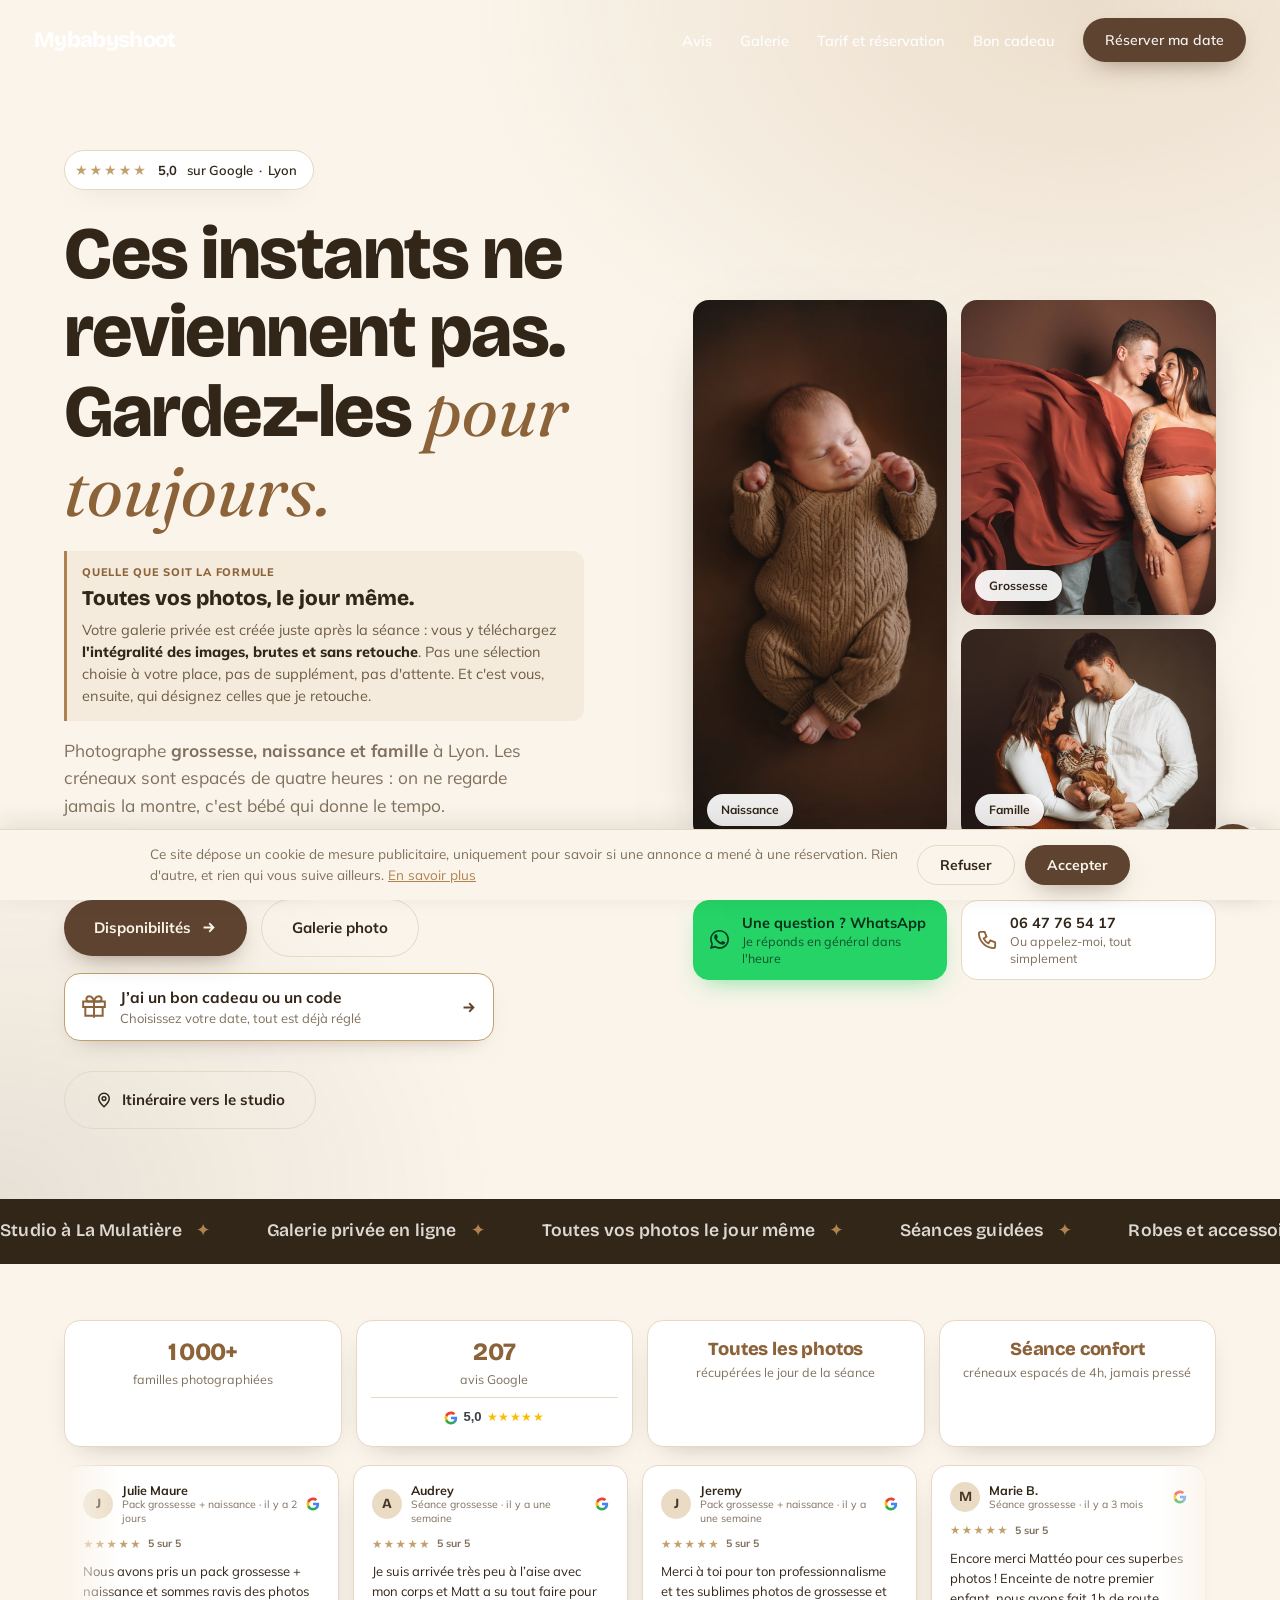
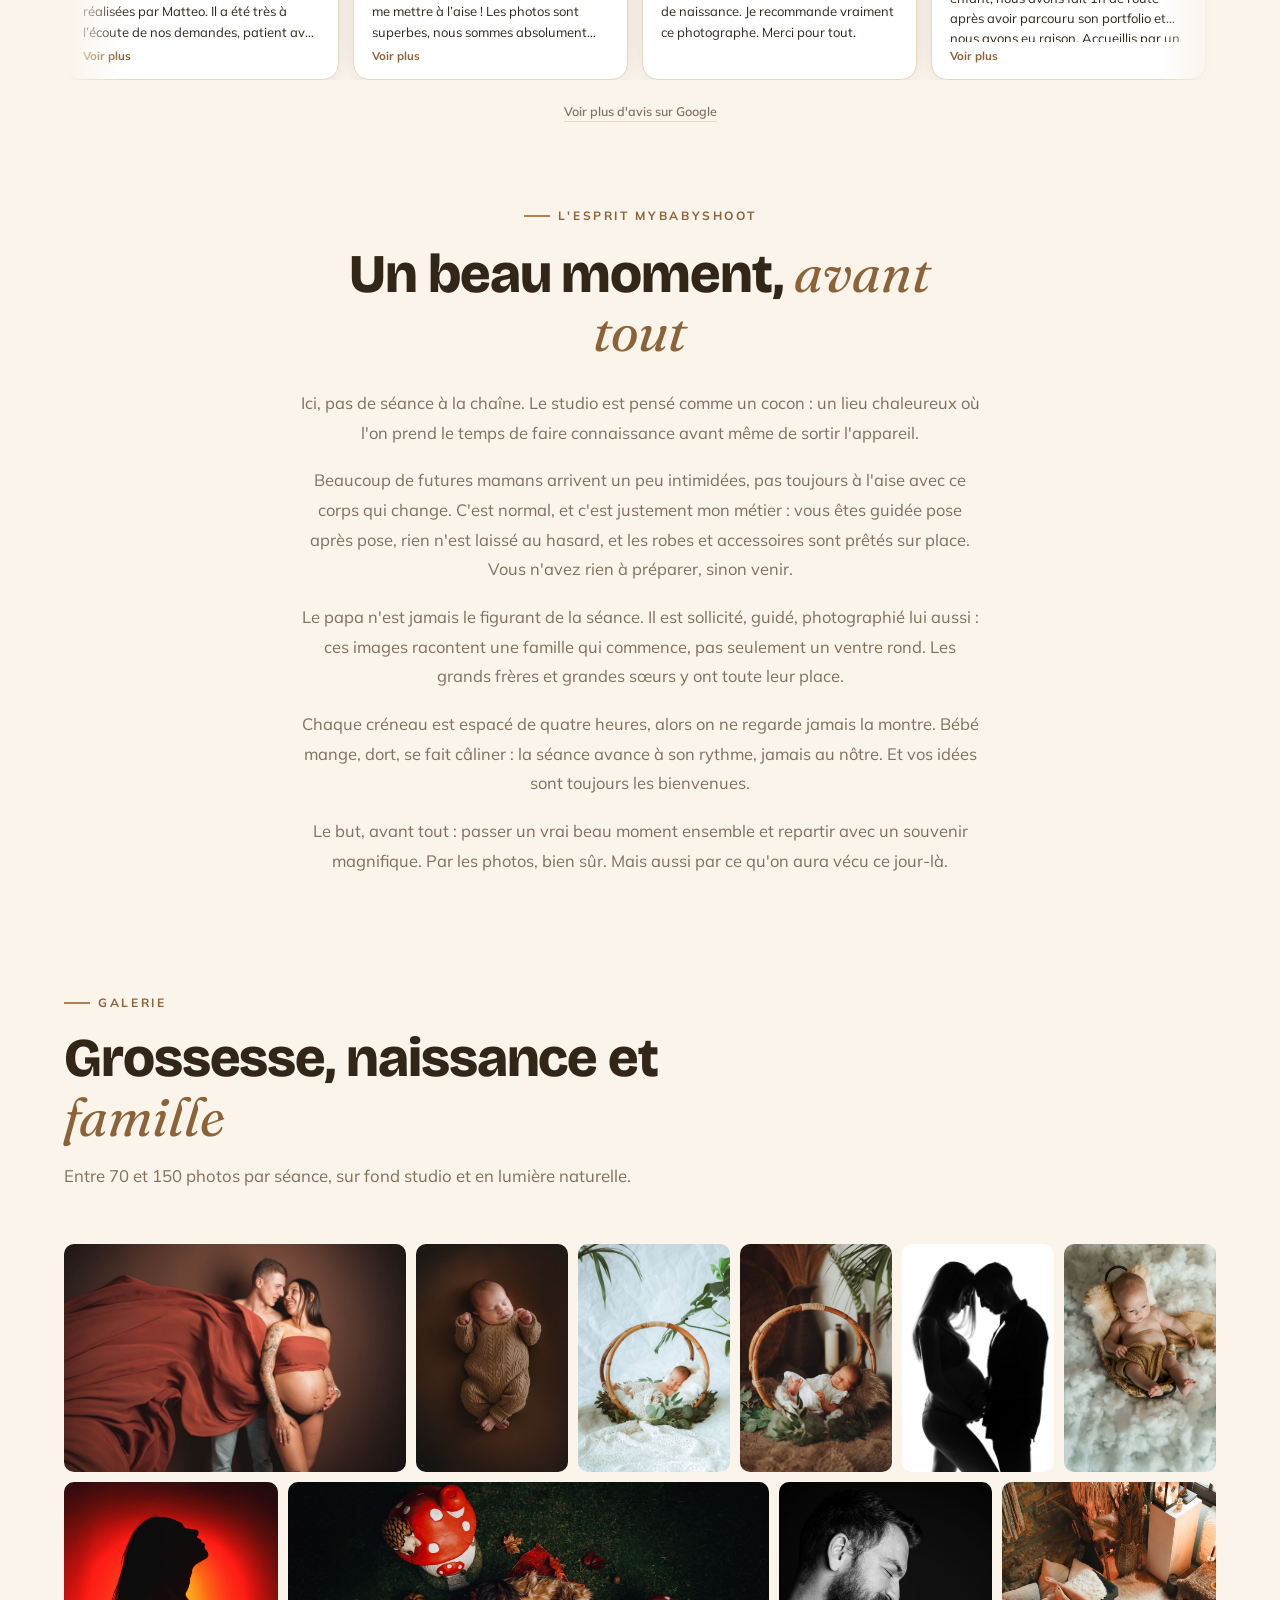
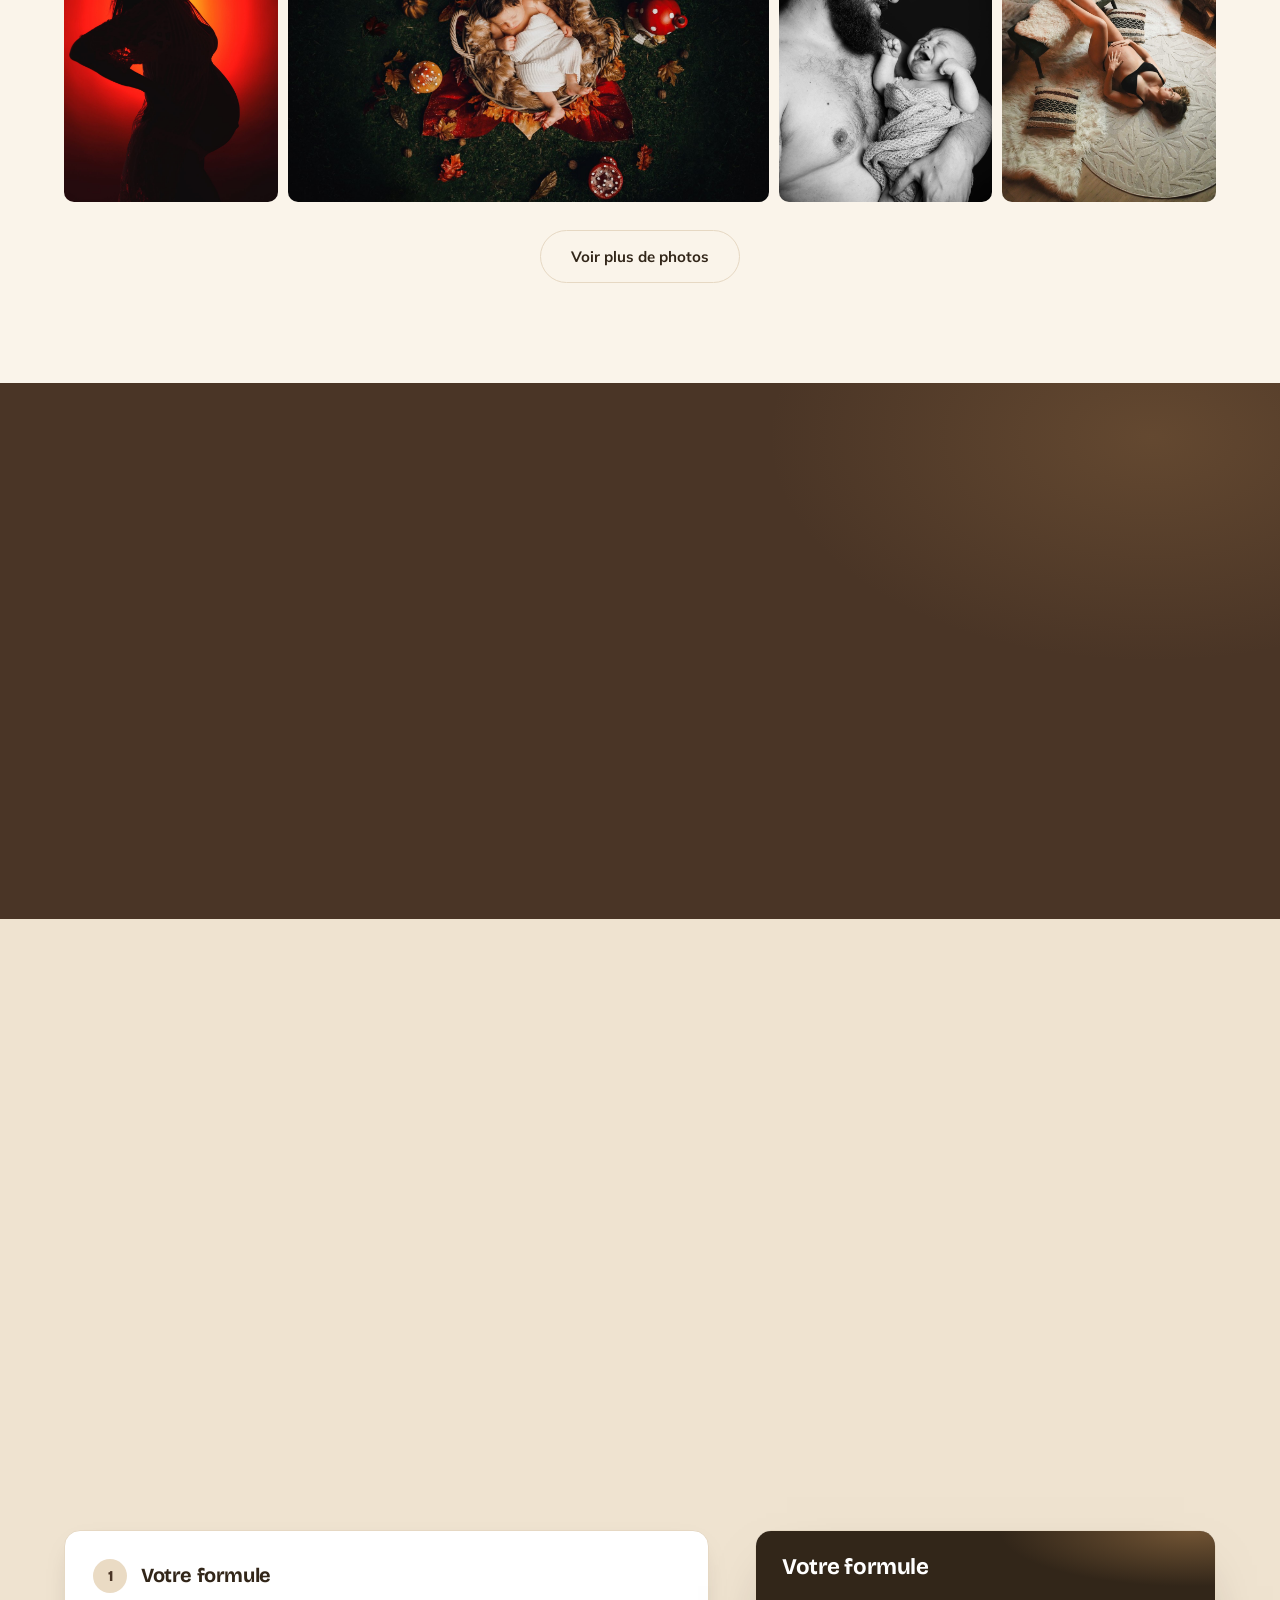
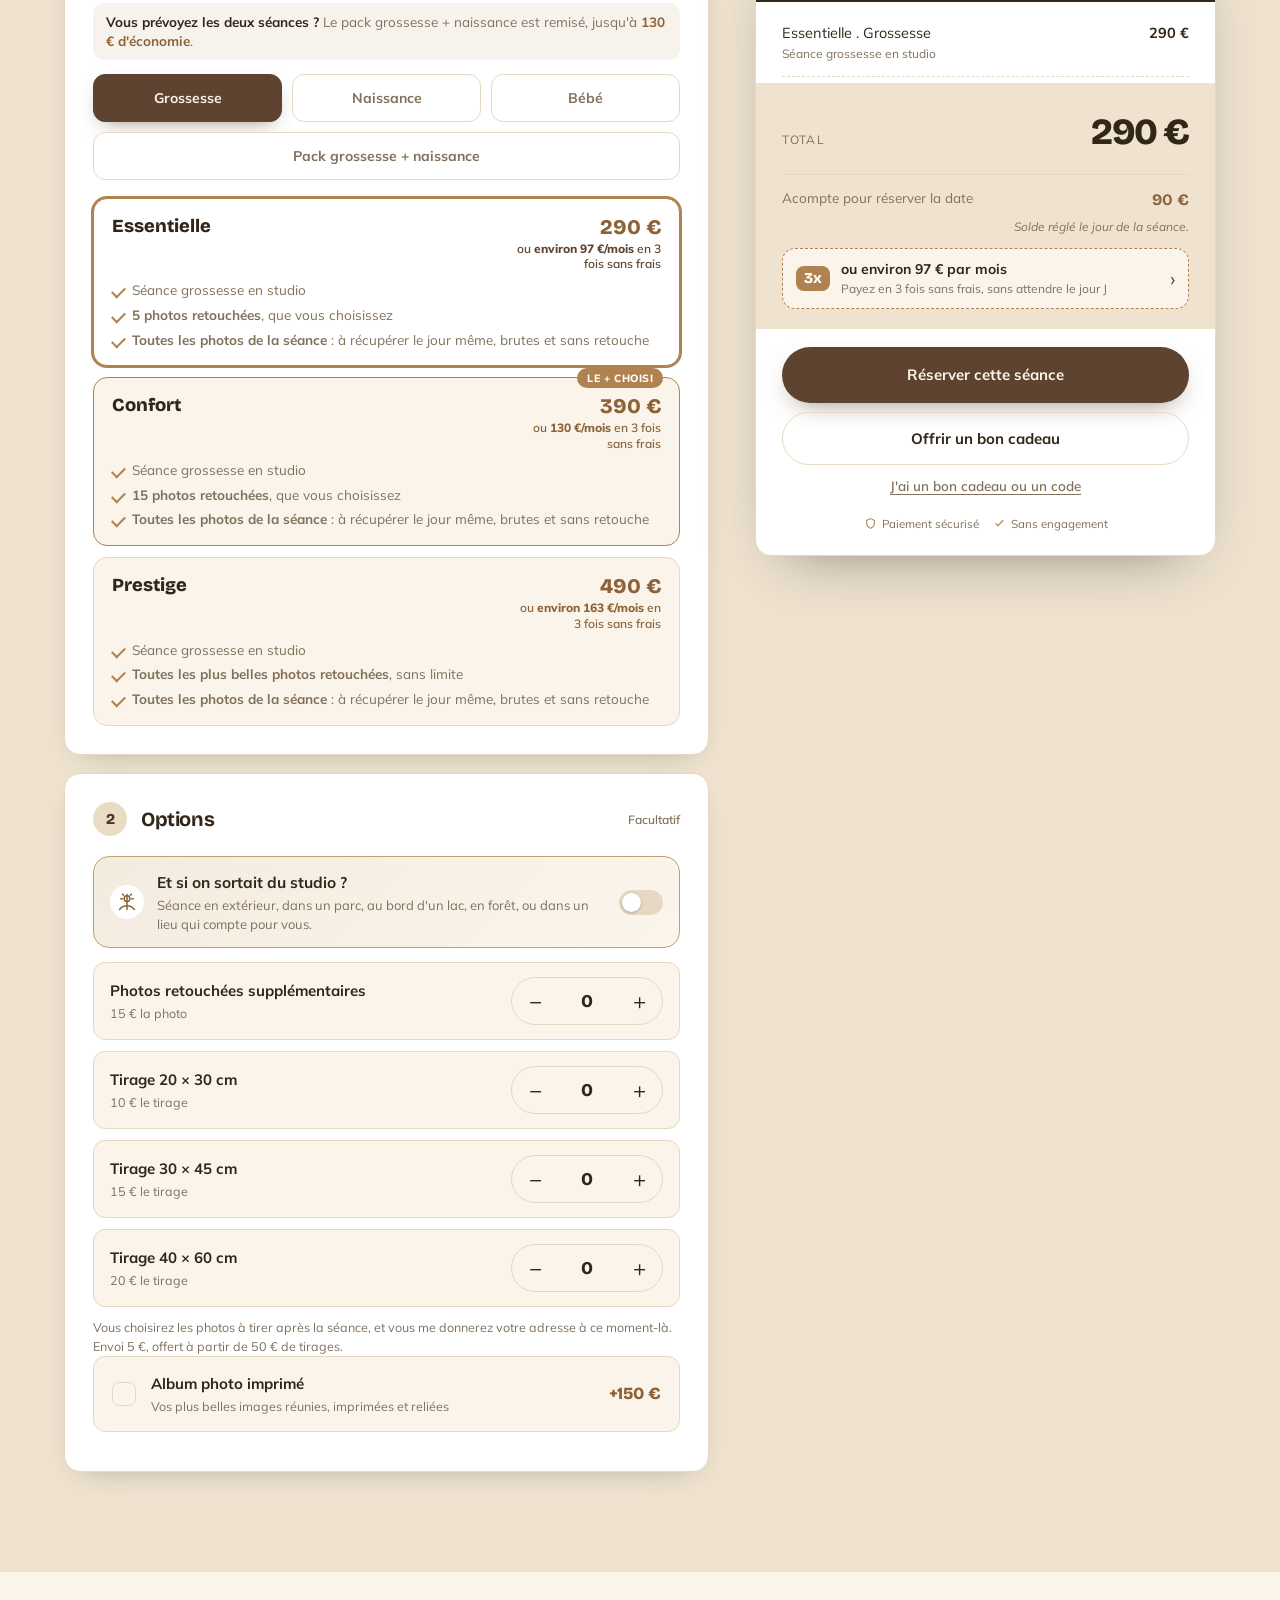
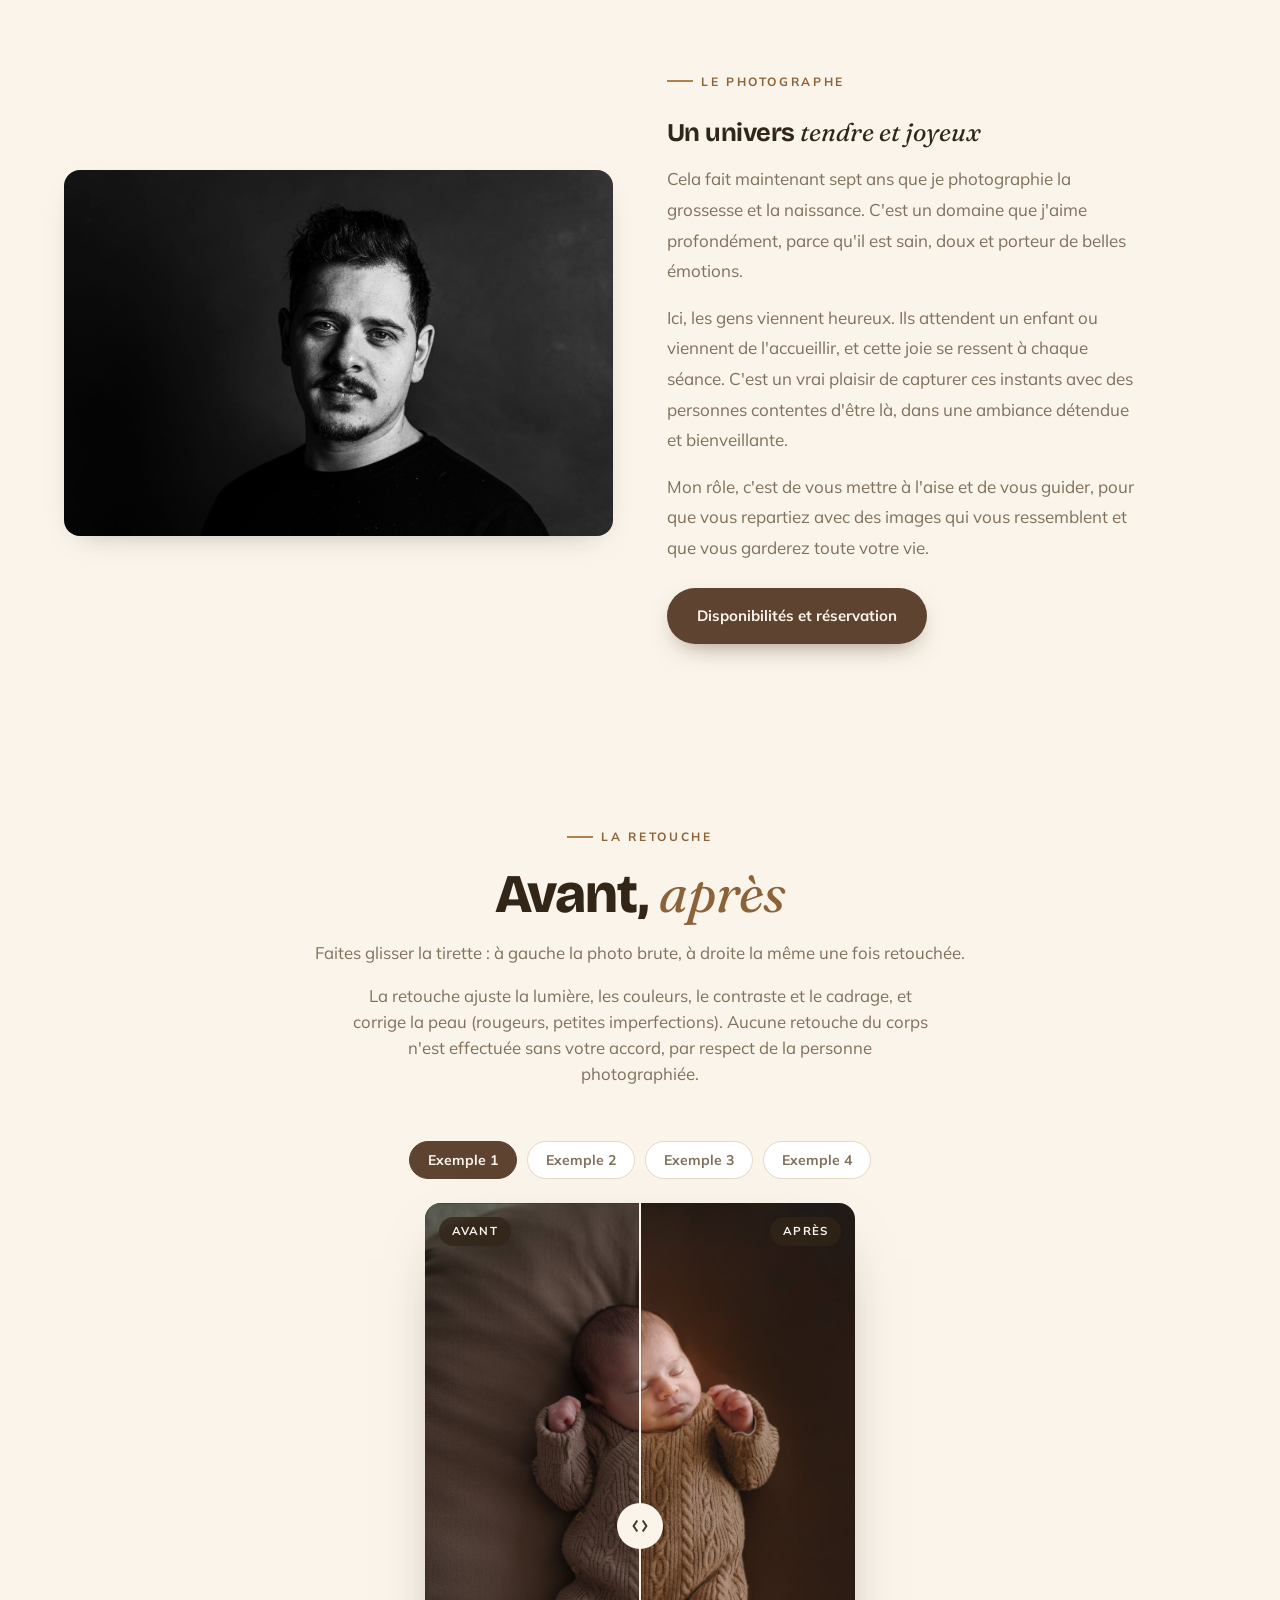
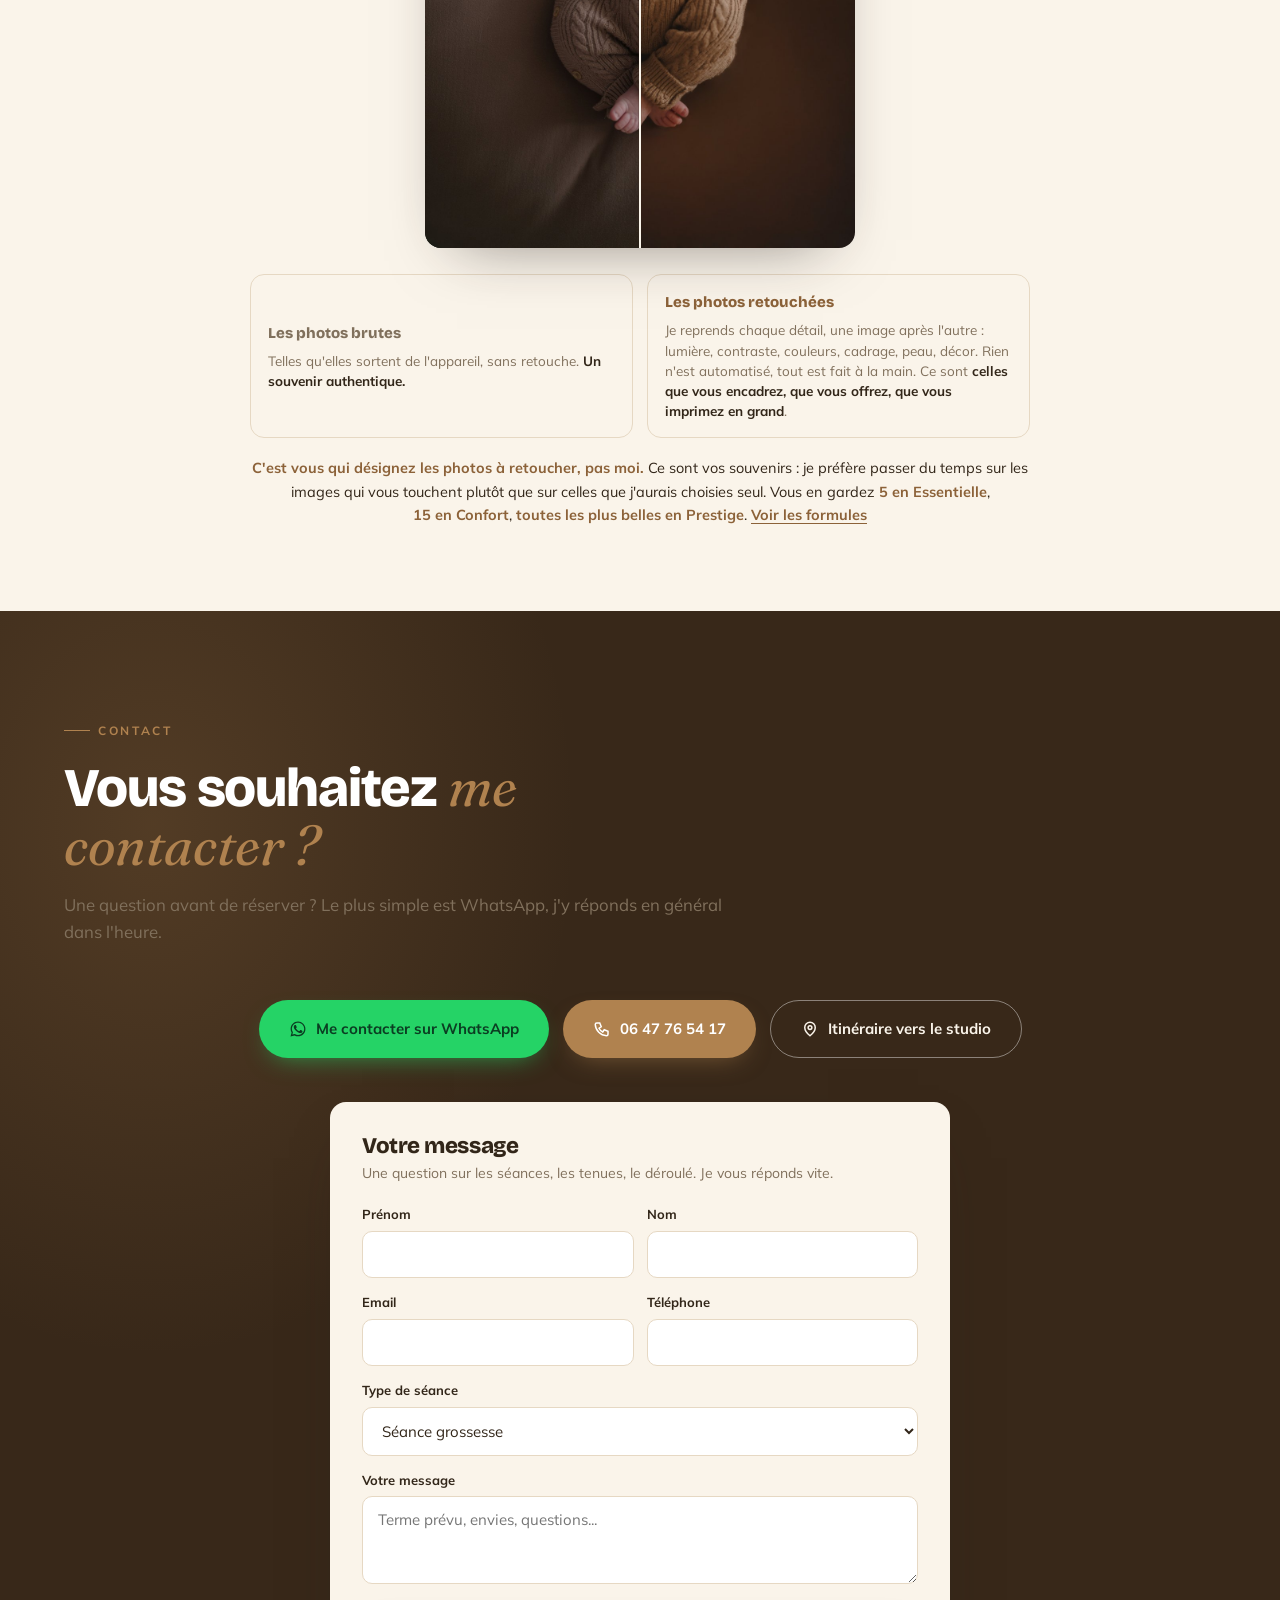
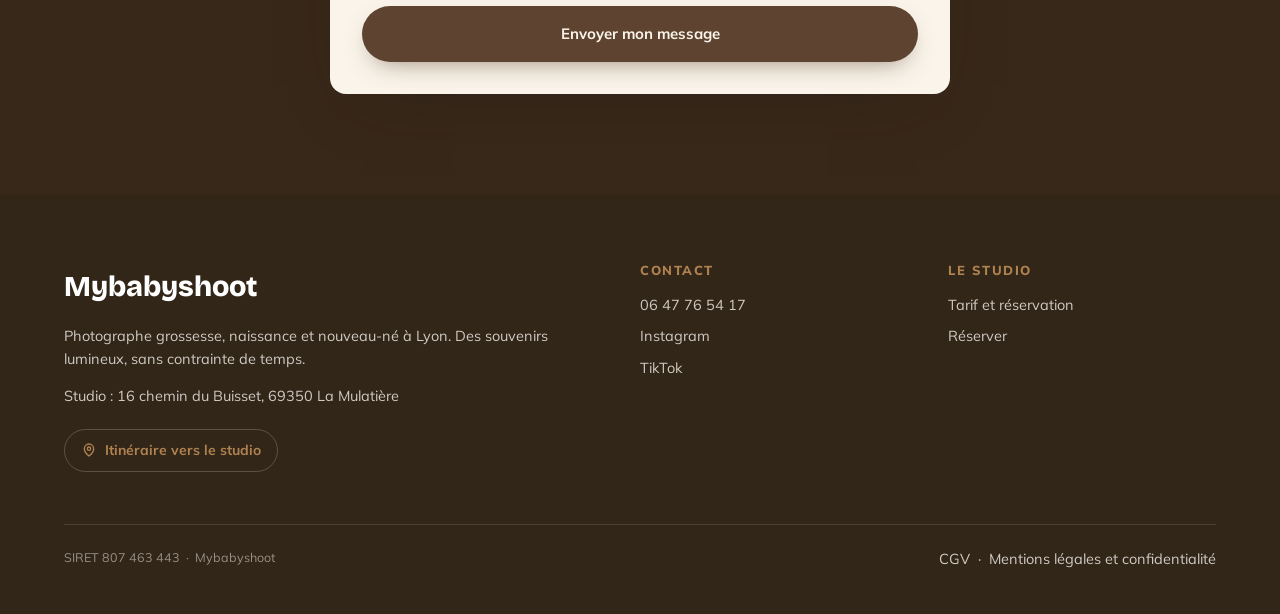
==== index.html @ 5ea80719 "Galerie : retouches en tete, exemple du site vers la demonstration, galeries hors indexation Co-Auth" ====
<!DOCTYPE html>
<html lang="fr">
<head>
<meta charset="UTF-8">
<meta name="viewport" content="width=device-width, initial-scale=1">
<title>Mybabyshoot | Photographe Grossesse et Naissance à Lyon</title>
<meta name="description" content="Photographe spécialisé grossesse, naissance et nouveau-né à Lyon. Composez votre séance sur mesure et réservez en ligne en quelques clics.">
<link rel="icon" href="/images/marque/logo-compact.svg" type="image/svg+xml">
<link rel="icon" href="/images/marque/icone-32.png" sizes="32x32" type="image/png">
<link rel="apple-touch-icon" href="/images/marque/apple-touch-icon.png">
<link rel="canonical" href="https://www.mybabyshoot.fr/">
<meta property="og:type" content="website">
<meta property="og:url" content="https://www.mybabyshoot.fr/">
<meta property="og:site_name" content="Mybabyshoot">
<meta property="og:title" content="Mybabyshoot · Photographe grossesse et naissance à Lyon">
<meta property="og:description" content="Séance grossesse, naissance et famille en studio à Lyon. Toutes vos photos vous sont remises. Réservation en ligne.">
<meta property="og:image" content="https://www.mybabyshoot.fr/images/marque/partage.jpg">
<meta property="og:image:width" content="1200">
<meta property="og:image:height" content="630">
<meta property="og:locale" content="fr_FR">
<meta name="twitter:card" content="summary_large_image">
<meta name="theme-color" content="#FAF4EA">
<link rel="preconnect" href="https://fonts.googleapis.com">
<link rel="preconnect" href="https://fonts.gstatic.com" crossorigin>
<link href="https://fonts.googleapis.com/css2?family=Bricolage+Grotesque:opsz,wght@12..96,400;12..96,500;12..96,600;12..96,700;12..96,800&family=Fraunces:ital,opsz,wght@1,9..144,400;1,9..144,500&family=Mulish:wght@400;500;600;700;800&display=swap" rel="stylesheet">
<script type="application/ld+json">
{
  "@context": "https://schema.org",
  "@type": "LocalBusiness",
  "@id": "https://www.mybabyshoot.fr/#studio",
  "name": "Mybabyshoot",
  "alternateName": "Studio Photo Mybabyshoot",
  "description": "Studio de photographie specialise dans la grossesse, la naissance et la famille, a La Mulatiere pres de Lyon. Toutes les photos de la seance sont remises a la famille.",
  "url": "https://www.mybabyshoot.fr/",
  "logo": "https://www.mybabyshoot.fr/images/marque/icone-512.png",
  "image": "https://www.mybabyshoot.fr/images/marque/partage.jpg",
  "telephone": "+33647765417",
  "email": "mybabyshoot.contact@gmail.com",
  "priceRange": "290 EUR - 890 EUR",
  "currenciesAccepted": "EUR",
  "address": {
    "@type": "PostalAddress",
    "streetAddress": "16 chemin du Buisset",
    "postalCode": "69350",
    "addressLocality": "La Mulatiere",
    "addressRegion": "Auvergne-Rhone-Alpes",
    "addressCountry": "FR"
  },
  "geo": {
    "@type": "GeoCoordinates",
    "latitude": 45.7229938,
    "longitude": 4.803807
  },
  "hasMap": "https://www.google.com/maps/place/Studio+Photo+Mybabyshoot/@45.7229938,4.803807,17z",
  "areaServed": [
    {
      "@type": "City",
      "name": "Lyon"
    },
    {
      "@type": "City",
      "name": "La Mulatiere"
    },
    {
      "@type": "AdministrativeArea",
      "name": "Rhone"
    }
  ],
  "founder": {
    "@type": "Person",
    "name": "Matteo Guerra"
  },
  "sameAs": [
    "https://www.instagram.com/mybabyshoot/",
    "https://www.tiktok.com/@matt_la_photo"
  ],
  "hasOfferCatalog": {
    "@type": "OfferCatalog",
    "name": "Seances photo",
    "itemListElement": [
      {
        "@type": "Offer",
        "price": "290",
        "priceCurrency": "EUR",
        "itemOffered": {
          "@type": "Service",
          "name": "Seance photo grossesse, naissance ou bebe, formule Essentielle",
          "serviceType": "Seance photo grossesse"
        }
      },
      {
        "@type": "Offer",
        "price": "390",
        "priceCurrency": "EUR",
        "itemOffered": {
          "@type": "Service",
          "name": "Seance photo grossesse, naissance ou bebe, formule Confort",
          "serviceType": "Seance photo naissance"
        }
      },
      {
        "@type": "Offer",
        "price": "490",
        "priceCurrency": "EUR",
        "itemOffered": {
          "@type": "Service",
          "name": "Seance photo grossesse, naissance ou bebe, formule Prestige",
          "serviceType": "Seance photo nouveau-ne"
        }
      },
      {
        "@type": "AggregateOffer",
        "lowPrice": "500",
        "highPrice": "850",
        "offerCount": 9,
        "priceCurrency": "EUR",
        "itemOffered": {
          "@type": "Service",
          "name": "Pack grossesse + naissance, 2 seances, une formule par seance",
          "serviceType": "Pack deux seances"
        }
      }
    ]
  }
}
</script>
<link rel="stylesheet" href="css/styles.css?v=42">
<script>
/* Le theme retenu de la derniere visite est applique tout de suite, sinon
   la page changerait de couleur une fois le serveur interroge. Il est
   confirme ou corrige juste apres par js/app.js. */
try{ if(localStorage.getItem('mbsTheme')==='noel') document.documentElement.setAttribute('data-noel',''); }catch(e){}
</script>
</head>
<body>

<header id="header">
  <a href="#top" class="brand">Mybabyshoot</a>
  <nav class="nav">
    <a href="#avis">Avis</a>
    <a href="#galerie">Galerie</a>
    <a href="#tarifs">Tarif et réservation</a>
    <a href="#tarifs" class="js-gift-nav">Bon cadeau</a>
    <a href="#" class="btn btn-coral js-reserve">Réserver ma date</a>
  </nav>
  <button class="burger" id="burger" aria-label="Menu"><span></span><span></span><span></span></button>
</header>

<div class="mobile-nav" id="mobileNav">
  <button class="close" id="closeNav" aria-label="Fermer">&times;</button>
  <a href="#avis">Avis</a><a href="#galerie">Galerie</a><a href="#tarifs">Tarif et réservation</a><a href="#tarifs" class="js-gift-nav">Bon cadeau</a><a href="#" class="js-reserve">Réserver</a>
</div>

<!-- HERO -->
<section class="hero" id="top">
  <div class="wrap hero-grid">
    <div class="reveal">
      <span class="hero-badge"><span class="stars">★★★★★</span> <b id="heroRating">5,0</b> sur Google &nbsp;·&nbsp; Lyon</span>
      <h1>Ces instants ne reviennent pas.<br>Gardez-les <span class="ser">pour toujours.</span></h1>
      <div class="hero-promesse">
        <span class="hp-tag">Quelle que soit la formule</span>
        <b>Toutes vos photos, le jour même.</b>
        <span>Votre galerie privée est créée juste après la séance : vous y téléchargez <strong>l'intégralité des images, brutes et sans retouche</strong>. Pas une sélection choisie à votre place, pas de supplément, pas d'attente. Et c'est vous, ensuite, qui désignez celles que je retouche.</span>
      </div>
      <p class="hero-sub">Photographe <strong>grossesse, naissance et famille</strong> à Lyon. Les créneaux sont espacés de quatre heures : on ne regarde jamais la montre, c'est bébé qui donne le tempo.</p>
      <div class="hero-3x"><span class="hero-3x-b">3x</span><b>Payez en 3 fois, sans frais</b></div>
      <div class="hero-cta">
        <a href="#tarifs" class="btn btn-coral js-availability">Disponibilités
          <svg viewBox="0 0 24 24" fill="none" stroke="currentColor" stroke-width="2.5"><path d="M5 12h14M13 6l6 6-6 6"/></svg></a>
        <a href="#galerie" class="btn btn-ghost">Galerie photo</a>
      </div>
      <button type="button" class="hero-bon" id="heroBon">
        <svg viewBox="0 0 24 24" fill="none" stroke="currentColor" stroke-width="1.8" aria-hidden="true"><path d="M20 12v8H4v-8"/><path d="M2 7h20v5H2z"/><path d="M12 22V7"/><path d="M12 7H7.5a2.5 2.5 0 0 1 0-5C11 2 12 7 12 7z"/><path d="M12 7h4.5a2.5 2.5 0 0 0 0-5C13 2 12 7 12 7z"/></svg>
        <span><b>J’ai un bon cadeau ou un code</b>Choisissez votre date, tout est déjà réglé</span>
        <svg class="hero-bon-fl" viewBox="0 0 24 24" fill="none" stroke="currentColor" stroke-width="2.5" aria-hidden="true"><path d="M5 12h14M13 6l6 6-6 6"/></svg>
      </button>
      <div class="hero-itin-wrap">
        <a href="https://www.google.com/maps/dir/?api=1&destination=16+chemin+du+Buisset+69350+La+Mulati%C3%A8re" target="_blank" rel="noopener" class="btn btn-ghost hero-itin">
          <svg viewBox="0 0 24 24" fill="none" stroke="currentColor" stroke-width="2"><path d="M12 21s-7-6.3-7-11a7 7 0 0 1 14 0c0 4.7-7 11-7 11z"/><circle cx="12" cy="10" r="2.5"/></svg>
          Itinéraire vers le studio</a>
      </div>
    </div>
    <div class="hero-droite reveal">
      <div class="bento">
        <figure class="b1"><img id="bento1" alt="Photographie nouveau-né"><span class="bento-tag">Naissance</span></figure>
        <figure class="b2"><img id="bento2" alt="Photographie grossesse"><span class="bento-tag">Grossesse</span></figure>
        <figure class="b3"><img id="bento3" alt="Photographie famille"><span class="bento-tag">Famille</span></figure>
      </div>
      <div class="hero-contact">
        <a href="https://wa.me/33647765417?text=Bonjour%20Matteo%2C%20je%20vous%20ecris%20depuis%20votre%20site.%20" target="_blank" rel="noopener" class="hero-bulle hero-bulle-wa js-wa">
          <svg viewBox="0 0 24 24" fill="currentColor" aria-hidden="true"><path d="M17.47 14.38c-.29-.15-1.7-.84-1.97-.93-.26-.1-.46-.15-.65.14-.19.29-.74.93-.91 1.12-.17.19-.34.22-.62.07-.29-.14-1.22-.45-2.32-1.43-.86-.76-1.44-1.71-1.6-2-.17-.29-.02-.44.12-.59.13-.13.29-.34.44-.51.14-.17.19-.29.29-.48.1-.19.05-.36-.02-.51-.07-.14-.65-1.57-.89-2.15-.24-.56-.47-.49-.65-.5h-.55c-.19 0-.5.07-.76.36-.26.29-1 .98-1 2.38s1.02 2.76 1.17 2.95c.14.19 2.01 3.07 4.88 4.31.68.29 1.21.47 1.63.6.68.22 1.31.19 1.8.11.55-.08 1.7-.69 1.94-1.36.24-.67.24-1.24.17-1.36-.07-.12-.26-.19-.55-.34z"/><path d="M12.04 2C6.6 2 2.18 6.42 2.18 11.86c0 1.74.46 3.44 1.32 4.94L2 22l5.34-1.4a9.82 9.82 0 004.7 1.2h.01c5.43 0 9.85-4.42 9.85-9.86 0-2.63-1.02-5.11-2.88-6.97A9.79 9.79 0 0012.04 2zm0 17.94h-.01a8.2 8.2 0 01-4.17-1.14l-.3-.18-3.1.81.83-3.02-.2-.31a8.15 8.15 0 01-1.25-4.36c0-4.52 3.68-8.19 8.2-8.19 2.19 0 4.25.85 5.8 2.4a8.14 8.14 0 012.4 5.8c0 4.52-3.68 8.19-8.2 8.19z"/></svg>
          <span><b>Une question ? WhatsApp</b>Je réponds en général dans l'heure</span>
        </a>
        <a href="tel:0647765417" class="hero-bulle hero-bulle-tel">
          <svg viewBox="0 0 24 24" fill="none" stroke="currentColor" stroke-width="1.9" aria-hidden="true"><path d="M5 4h4l2 5-3 2a11 11 0 005 5l2-3 5 2v4a2 2 0 01-2 2A16 16 0 013 6a2 2 0 012-2"/></svg>
          <span><b>06 47 76 54 17</b>Ou appelez-moi, tout simplement</span>
        </a>
      </div>
    </div>
  </div>
</section>

<!-- PROOF BAND -->
<div class="proof-band">
  <div class="marquee" id="marquee">
    <span>Studio à La Mulatière</span><span>Galerie privée en ligne</span><span>Toutes vos photos le jour même</span><span>Séances guidées</span><span>Robes et accessoires prêtés</span><span>Paiement en 3 fois sans frais</span><span>Bon cadeau</span><span>Acompte sécurisé</span>
    <span>Studio à La Mulatière</span><span>Galerie privée en ligne</span><span>Toutes vos photos le jour même</span><span>Séances guidées</span><span>Robes et accessoires prêtés</span><span>Paiement en 3 fois sans frais</span><span>Bon cadeau</span><span>Acompte sécurisé</span>
  </div>
</div>

<!-- STATS -->
<section class="stats">
  <div class="wrap stats-grid reveal">
    <div class="stat"><div class="num" data-count="1000" data-suffix="+">0</div><div class="lab">familles photographiées</div></div>
    <div class="stat stat-google">
      <div class="num" data-count="207" data-suffix="">0</div>
      <div class="lab">avis Google</div>
      <div class="g-badge">
        <svg class="g-logo" viewBox="0 0 48 48" aria-label="Google"><path fill="#4285F4" d="M45.12 24.5c0-1.56-.14-3.06-.4-4.5H24v8.51h11.84c-.51 2.75-2.06 5.08-4.39 6.64v5.52h7.11c4.16-3.83 6.56-9.47 6.56-16.17z"/><path fill="#34A853" d="M24 46c5.94 0 10.92-1.97 14.56-5.33l-7.11-5.52c-1.97 1.32-4.49 2.1-7.45 2.1-5.73 0-10.58-3.87-12.31-9.07H4.34v5.7C7.96 41.07 15.4 46 24 46z"/><path fill="#FBBC05" d="M11.69 28.18C11.25 26.86 11 25.45 11 24s.25-2.86.69-4.18v-5.7H4.34A21.99 21.99 0 0 0 2 24c0 3.55.85 6.91 2.34 9.88l7.35-5.7z"/><path fill="#EA4335" d="M24 10.75c3.23 0 6.13 1.11 8.41 3.29l6.31-6.31C34.91 4.18 29.93 2 24 2 15.4 2 7.96 6.93 4.34 14.12l7.35 5.7c1.73-5.2 6.58-9.07 12.31-9.07z"/></svg>
        <span class="g-score">5,0</span>
        <span class="g-stars">★★★★★</span>
      </div>
    </div>
    <div class="stat"><div class="num txt">Toutes les photos</div><div class="lab">récupérées le jour de la séance</div></div>
    <div class="stat"><div class="num txt">Séance confort</div><div class="lab">créneaux espacés de 4h, jamais pressé</div></div>
  </div>
</section>

<!-- AVIS QUI DEFILENT -->
<section class="reviews" id="avis">
  <div class="wrap">
    <div class="rev-marquee reveal" aria-label="Avis Google qui défilent">
      <div class="rev-track" id="revGrid"></div>
    </div>
    <div class="rev-link reveal">
      <a href="https://www.google.com/maps/place/Studio+Photo+Mybabyshoot+%7C+Photographe+Grossesse,+Naissance,+Famille,+Lyon/@45.7229938,4.803807,17z/data=!3m1!4b1!4m6!3m5!1s0x478b8547be4908c5:0x2d2c502f742e9631!8m2!3d45.7229938!4d4.803807!16s%2Fg%2F11jppgf52t" target="_blank" rel="noopener">Voir plus d'avis sur Google</a>
    </div>
  </div>
</section>

<!-- ESPRIT -->
<section class="philo">
  <div class="wrap">
    <div class="head center reveal">
      <span class="eyebrow">L'esprit Mybabyshoot</span>
      <h2>Un beau moment, <span class="ser">avant tout</span></h2>
    </div>
    <div class="philo-txt reveal">
      <p>Ici, pas de séance à la chaîne. Le studio est pensé comme un cocon : un lieu chaleureux où l'on prend le temps de faire connaissance avant même de sortir l'appareil.</p>
      <p>Beaucoup de futures mamans arrivent un peu intimidées, pas toujours à l'aise avec ce corps qui change. C'est normal, et c'est justement mon métier : vous êtes guidée pose après pose, rien n'est laissé au hasard, et les robes et accessoires sont prêtés sur place. Vous n'avez rien à préparer, sinon venir.</p>
      <p>Le papa n'est jamais le figurant de la séance. Il est sollicité, guidé, photographié lui aussi : ces images racontent une famille qui commence, pas seulement un ventre rond. Les grands frères et grandes sœurs y ont toute leur place.</p>
      <p>Chaque créneau est espacé de quatre heures, alors on ne regarde jamais la montre. Bébé mange, dort, se fait câliner : la séance avance à son rythme, jamais au nôtre. Et vos idées sont toujours les bienvenues.</p>
      <p>Le but, avant tout : passer un vrai beau moment ensemble et repartir avec un souvenir magnifique. Par les photos, bien sûr. Mais aussi par ce qu'on aura vécu ce jour-là.</p>
    </div>
  </div>
</section>

<!-- GALERIE -->
<section class="gallery" id="galerie">
  <div class="wrap">
    <div class="head reveal">
      <span class="eyebrow">Galerie</span>
      <h2>Grossesse, naissance et <span class="ser">famille</span></h2>
      <p>Entre 70 et 150 photos par séance, sur fond studio et en lumière naturelle.</p>
    </div>
    <div class="masonry reveal" id="masonry"></div>
    <div class="gal-more reveal"><button type="button" class="btn btn-ghost" id="galMore">Voir plus de photos</button></div>
  </div>
</section>

<!-- INCLUS -->
<section class="included">
  <div class="wrap">
    <div class="incl-head reveal">
      <span class="eyebrow">Compris dans chaque séance</span>
      <h2>Tout est <span class="ser">déjà inclus</span></h2>
    </div>
    <div class="incl-grid reveal">
      <div class="incl incl-top"><span class="ic"><svg viewBox="0 0 24 24" fill="none" stroke-width="2"><rect x="7" y="3" width="14" height="14" rx="2"/><path d="M17 17v2a2 2 0 0 1-2 2H5a2 2 0 0 1-2-2V9a2 2 0 0 1 2-2h2"/><path d="M11 7v6M8 10h6"/></svg></span><b>Toutes vos photos brutes</b><span class="d">Une galerie privée sera créée à la fin de votre séance : vous pourrez télécharger vos photos brutes le jour même. Elles sont toutes incluses, dans chaque formule !</span></div>
      <div class="incl"><span class="ic"><svg viewBox="0 0 24 24" fill="none" stroke-width="2"><circle cx="12" cy="12" r="9"/><path d="M12 7v5l3 2"/></svg></span><b>Durée de séance confort</b><span class="d">Les créneaux sont espacés de 4 heures : on ne regarde jamais la montre, vous n'êtes jamais pressés par le temps.</span></div>
      <div class="incl"><span class="ic"><svg viewBox="0 0 24 24" fill="none" stroke-width="2"><path d="M4 7l4-3h8l4 3-3 3v9H7v-9z"/></svg></span><b>Dressing complet</b><span class="d">Robes, kimonos, bodys, voilages, tenues et langes pour bébé, petits accessoires. Tout est prêté sur place.</span></div>
      <div class="incl"><span class="ic"><svg viewBox="0 0 24 24" fill="none" stroke-width="2"><rect x="3" y="5" width="18" height="14" rx="2"/><path d="M3 15l5-4 4 3 3-2 6 4"/></svg></span><b>Décors multiples</b><span class="d">4 à 5 décors sont installés pendant les séances naissance. Dites-moi si l'un vous plaît plus que les autres.</span></div>
      <div class="incl"><span class="ic"><svg viewBox="0 0 24 24" fill="none" stroke-width="2"><rect x="3" y="4" width="18" height="14" rx="2"/><path d="M8 21h8M12 18v3"/></svg></span><b>Galerie privée</b><span class="d">En ligne le jour de la séance, avec toutes vos images brutes à télécharger. Les retouchées viennent s'y ajouter ensuite, prêtes à partager avec vos proches. <a class="incl-link" href="galerie.html?demo=1" target="_blank" rel="noopener">Voir un exemple</a></span></div>
      <div class="incl"><span class="ic"><svg viewBox="0 0 24 24" fill="none" stroke-width="2"><circle cx="12" cy="8" r="4"/><path d="M4 21c0-4 4-6 8-6s8 2 8 6"/></svg></span><b>Séances guidées</b><span class="d">Je vous guide pose après pose, du début à la fin. Vous n'êtes jamais laissés seuls à vous demander quoi faire, et vos idées sont toujours les bienvenues.</span></div>
      <div class="incl"><span class="ic"><svg viewBox="0 0 24 24" fill="none" stroke-width="2"><path d="M12 21s-7-4.5-7-10a4 4 0 017-2 4 4 0 017 2c0 5.5-7 10-7 10z"/></svg></span><b>Toute la famille</b><span class="d">Les aînés, le conjoint et les animaux participent sans supplément. Les grands-parents aussi, s'ils souhaitent quelques photos.</span></div>
    </div>
  </div>
</section>

<!-- CONFIGURATEUR -->
<section class="config" id="tarifs">
  <div class="wrap">
    <div class="head reveal">
      <span class="eyebrow">Sur mesure</span>
      <h2>Choisissez votre formule et réservez <span class="ser">votre séance</span></h2>
      <p>Vous choisissez, le prix s'affiche en direct. Aucune surprise.</p>
    </div>

    <!-- Le paiement fractionne, annonce avant meme les formules : c'est la
         reponse a l'objection du prix, elle doit arriver avant l'objection. -->
    <div class="k3 reveal">
      <span class="k3-b">3x</span>
      <div class="k3-t">
        <b>Payez en 3 fois, sans frais.</b>
        <span>Entre le lit, la poussette et le siège auto, on sait que le budget est déjà bien occupé. Réservez votre date maintenant, réglez sur trois mois.</span>
      </div>
    </div>

    <ol class="howto reveal">
      <li><span class="hn">1</span><div><h4>Choisissez la formule qui vous convient</h4><p>Simple et clair, à votre rythme.</p></div></li>
      <li><span class="hn">2</span><div><h4>Vous choisissez votre créneau</h4><p>La date et l'heure à laquelle vous souhaitez venir.</p></div></li>
      <li><span class="hn">3</span><div><h4>Vous réglez l'acompte</h4><p>Un acompte fixe en ligne pour bloquer le créneau. Le solde le jour J, ou tout en 3 fois sans frais.</p></div></li>
      <li><span class="hn">4</span><div><h4>On se retrouve au studio</h4><p>16 chemin du Buisset, La Mulatière. A très vite !</p></div></li>
    </ol>

    <div class="config-layout">
      <div class="steps reveal">

        <div class="scard">
          <div class="scard-h"><span class="n">1</span><h3>Votre formule</h3></div>
          <p class="duo-annonce" id="duoAnnonce"></p>
          <div class="seg" id="typeSeg">
            <button type="button" class="seg-btn active" data-mode="grossesse">Grossesse</button>
            <button type="button" class="seg-btn" data-mode="naissance">Naissance</button>
            <button type="button" class="seg-btn" data-mode="bebe">Bébé</button>
            <button type="button" class="seg-btn seg-duo" data-mode="duo">Pack grossesse + naissance</button>
          </div>
          <div class="gammes" id="gammes"></div>
          <!-- Encart "Vous pensez aussi faire la naissance / grossesse ?" retire
               le 15/08/2026 a la demande de Matt. Pour le remettre, il suffit de
               retablir la ligne ci-dessous : renderDuoNudge() est intact et se
               tait tout seul tant que le conteneur n'existe pas.
          <div class="duo-nudge" id="duoNudge"></div>
          -->
        </div>

        <div class="scard">
          <div class="scard-h"><span class="n">2</span><h3>Options</h3><span class="scard-sub">Facultatif</span></div>

          <div class="ext" id="extBloc">
            <button type="button" class="ext-h" id="extToggle" aria-pressed="false">
              <span class="ext-ico" aria-hidden="true">
                <svg viewBox="0 0 24 24" fill="none" stroke="currentColor" stroke-width="1.8" stroke-linecap="round" stroke-linejoin="round">
                  <circle cx="12" cy="8" r="3.4"/><path d="M12 8V3M12 8v13M4.5 8h2M17.5 8h2M6.6 2.6l1.4 1.4M16 4l1.4-1.4"/>
                  <path d="M3 21c2.5-3 5-4.5 9-4.5s6.5 1.5 9 4.5"/></svg>
              </span>
              <span class="ext-t">
                <b>Et si on sortait du studio ?</b>
                Séance en extérieur, dans un parc, au bord d'un lac, en forêt, ou dans un lieu qui compte pour vous.
              </span>
              <span class="ext-sw"><span></span></span>
            </button>
            <div class="ext-body" id="extBody" hidden>
              <label class="ext-lab" for="extAdresse">Où souhaitez-vous faire la séance ?</label>
              <input id="extAdresse" type="text" autocomplete="off" placeholder="Adresse, ou juste la commune">
              <div class="ext-sugg" id="extSugg" hidden></div>
              <div class="ext-msg" id="extMsg">Déplacement offert jusqu'à 20 km autour du studio. Au-delà, seuls le carburant et les péages éventuels de l'aller-retour sont facturés.</div>
            </div>
          </div>

          <div class="opt-row">
            <div class="ob"><div class="ot">Photos retouchées supplémentaires</div><div class="os">15 € la photo</div></div>
            <div class="stepper" id="photoStepper" role="group" aria-label="Photos supplémentaires">
              <button type="button" id="photoMinus" aria-label="Retirer">&minus;</button>
              <span class="val" id="photoVal">0</span>
              <button type="button" id="photoPlus" aria-label="Ajouter">+</button>
            </div>
          </div>
          <!-- Tirages papier, commandes des la reservation. Les numeros des
               photos et l'adresse sont demandes apres la seance : au moment
               de reserver, les photos n'existent pas encore. -->
          <div class="opt-row">
            <div class="ob"><div class="ot">Tirage 20 × 30 cm</div><div class="os">10 € le tirage</div></div>
            <div class="stepper" role="group" aria-label="Tirages 20 par 30">
              <button type="button" data-tir-moins="20x30" aria-label="Retirer">&minus;</button>
              <span class="val" data-tir-val="20x30">0</span>
              <button type="button" data-tir-plus="20x30" aria-label="Ajouter">+</button>
            </div>
          </div>
          <div class="opt-row">
            <div class="ob"><div class="ot">Tirage 30 × 45 cm</div><div class="os">15 € le tirage</div></div>
            <div class="stepper" role="group" aria-label="Tirages 30 par 45">
              <button type="button" data-tir-moins="30x45" aria-label="Retirer">&minus;</button>
              <span class="val" data-tir-val="30x45">0</span>
              <button type="button" data-tir-plus="30x45" aria-label="Ajouter">+</button>
            </div>
          </div>
          <div class="opt-row">
            <div class="ob"><div class="ot">Tirage 40 × 60 cm</div><div class="os">20 € le tirage</div></div>
            <div class="stepper" role="group" aria-label="Tirages 40 par 60">
              <button type="button" data-tir-moins="40x60" aria-label="Retirer">&minus;</button>
              <span class="val" data-tir-val="40x60">0</span>
              <button type="button" data-tir-plus="40x60" aria-label="Ajouter">+</button>
            </div>
          </div>
          <div class="ext-msg" style="margin-top:2px">Vous choisirez les photos à tirer après la séance, et vous me donnerez votre adresse à ce moment-là. Envoi 5 €, offert à partir de 50 € de tirages.</div>

          <!-- Album remis en vente le 16/09/2026, a 150 EUR. -->
          <div class="opt" data-opt="album" id="optAlbum">
            <span class="check"><svg width="13" height="13" viewBox="0 0 12 12"><path d="M2 6l3 3 5-6" stroke="#fff" stroke-width="2.2" fill="none"/></svg></span>
            <div class="ob"><div class="ot">Album photo imprimé</div><div class="os">Vos plus belles images réunies, imprimées et reliées</div></div>
            <div class="op">+150 €</div>
          </div>
        </div>
      </div>

      <div class="devis reveal" id="devis">
        <div class="devis-h"><h3>Votre formule</h3></div>
        <div class="devis-b" id="devisLines"></div>
        <div class="devis-t">
          <div class="dt">
            <span class="l">Total</span>
            <span class="dt-amount">
              <span class="eco-strike" id="ecoNormal"></span>
              <span class="v" id="totalVal">290 €</span>
            </span>
          </div>
          <div class="eco-save" id="ecoSave"></div>
          <div class="dac"><span>Acompte pour réserver la date</span><strong id="acompteVal">90 €</strong></div>
          <div class="dac-note">Solde réglé le jour de la séance.</div>
          <div id="troisFois"></div>
        </div>
        <div class="dispo-note" id="dispoNote"></div>
        <div class="devis-cta"><a href="#" class="btn btn-coral js-reserve" id="goReserve">Réserver cette séance</a><button type="button" class="btn btn-ghost" id="giftOpen">Offrir un bon cadeau</button></div><p class="devis-bon"><button type="button" class="lienbon" id="giftUse">J'ai un bon cadeau ou un code</button></p>
        <div class="dbadges">
          <span class="dbadge"><svg viewBox="0 0 24 24" fill="none" stroke-width="2"><path d="M12 3l7 3v6c0 5-3 7-7 9-4-2-7-4-7-9V6z"/></svg>Paiement sécurisé</span>
          <span class="dbadge"><svg viewBox="0 0 24 24" fill="none" stroke-width="2"><path d="M5 12l4 4L19 6"/></svg>Sans engagement</span>
        </div>
      </div>
    </div>
  </div>
</section>

<!-- LE PHOTOGRAPHE -->
<section class="about" id="photographe">
  <div class="wrap about-grid reveal">
    <div class="about-photo">
      <img src="images/photographe.jpg" alt="Matt, photographe grossesse et naissance à Lyon" loading="lazy"
        onerror="this.style.display='none';this.parentNode.classList.add('about-photo-empty');">
      <div class="about-ph-msg">Ajoutez votre photo : <code>images/photographe.jpg</code></div>
    </div>
    <div class="about-text">
      <span class="eyebrow">Le photographe</span>
      <h2>Un univers <span class="ser">tendre et joyeux</span></h2>
      <p>Cela fait maintenant sept ans que je photographie la grossesse et la naissance. C'est un domaine que j'aime profondément, parce qu'il est sain, doux et porteur de belles émotions.</p>
      <p>Ici, les gens viennent heureux. Ils attendent un enfant ou viennent de l'accueillir, et cette joie se ressent à chaque séance. C'est un vrai plaisir de capturer ces instants avec des personnes contentes d'être là, dans une ambiance détendue et bienveillante.</p>
      <p>Mon rôle, c'est de vous mettre à l'aise et de vous guider, pour que vous repartiez avec des images qui vous ressemblent et que vous garderez toute votre vie.</p>
      <a href="#tarifs" class="btn btn-coral js-availability">Disponibilités et réservation</a>
    </div>
  </div>
</section>

<!-- AVANT APRES -->
<section class="compare" id="avantapres">
  <div class="wrap">
    <div class="head center reveal">
      <span class="eyebrow">La retouche</span>
      <h2>Avant, <span class="ser">après</span></h2>
      <p>Faites glisser la tirette : à gauche la photo brute, à droite la même une fois retouchée.</p>
      <p class="retouche-info">La retouche ajuste la lumière, les couleurs, le contraste et le cadrage, et corrige la peau (rougeurs, petites imperfections). Aucune retouche du corps n'est effectuée sans votre accord, par respect de la personne photographiée.</p>
    </div>
    <div class="ba-tabs" id="baTabs"></div>
    <div class="ba reveal" id="ba">
      <span class="lab lab-av">Avant</span>
      <span class="lab lab-ap">Après</span>
      <div class="layer"><img id="baAfter" alt="Photo retouchée"></div>
      <div class="layer" id="baBeforeLayer"><img id="baBefore" alt="Photo brute"></div>
      <div class="handle" id="baHandle"><span class="grip"><svg viewBox="0 0 24 24" fill="none" stroke-width="2.2"><path d="M9 6l-4 6 4 6M15 6l4 6-4 6"/></svg></span></div>
    </div>

    <div class="ba-explain reveal">
      <div class="bax">
        <span class="bax-t bax-brute">Les photos brutes</span>
        <p>Telles qu'elles sortent de l'appareil, sans retouche. <b>Un souvenir authentique.</b></p>
      </div>
      <div class="bax">
        <span class="bax-t bax-retouche">Les photos retouchées</span>
        <p>Je reprends chaque détail, une image après l'autre : lumière, contraste, couleurs, cadrage, peau, décor. Rien n'est automatisé, tout est fait à la main. Ce sont <b>celles que vous encadrez, que vous offrez, que vous imprimez en grand</b>.</p>
      </div>
    </div>

    <p class="ba-choix reveal"><b>C'est vous qui désignez les photos à retoucher, pas moi.</b>
      Ce sont vos souvenirs : je préfère passer du temps sur les images qui vous touchent
      plutôt que sur celles que j'aurais choisies seul. Vous en gardez
      <b><span data-retouches="essentielle"></span> en Essentielle</b>,
      <b><span data-retouches="confort"></span> en Confort</b>,
      <b><span data-retouches="prestige"></span> en Prestige</b>.
      <a href="#tarifs">Voir les formules</a></p>
  </div>
</section>

<!-- CONTACT -->
<section class="reserve" id="contact">
  <div class="wrap">
    <div class="head reveal">
      <span class="eyebrow">Contact</span>
      <h2>Vous souhaitez <span class="ser">me contacter ?</span></h2>
      <p>Une question avant de réserver ? Le plus simple est WhatsApp,
      j'y réponds en général dans l'heure.</p>
    </div>
    <div class="contact-bar reveal">
      <a href="https://wa.me/33647765417?text=Bonjour%20Matteo%2C%20je%20vous%20ecris%20depuis%20votre%20site.%20" target="_blank" rel="noopener" class="btn btn-wa js-wa">
        <svg viewBox="0 0 24 24" fill="currentColor" aria-hidden="true"><path d="M17.47 14.38c-.29-.15-1.7-.84-1.97-.93-.26-.1-.46-.15-.65.14-.19.29-.74.93-.91 1.12-.17.19-.34.22-.62.07-.29-.14-1.22-.45-2.32-1.43-.86-.76-1.44-1.71-1.6-2-.17-.29-.02-.44.12-.59.13-.13.29-.34.44-.51.14-.17.19-.29.29-.48.1-.19.05-.36-.02-.51-.07-.14-.65-1.57-.89-2.15-.24-.56-.47-.49-.65-.5h-.55c-.19 0-.5.07-.76.36-.26.29-1 .98-1 2.38s1.02 2.76 1.17 2.95c.14.19 2.01 3.07 4.88 4.31.68.29 1.21.47 1.63.6.68.22 1.31.19 1.8.11.55-.08 1.7-.69 1.94-1.36.24-.67.24-1.24.17-1.36-.07-.12-.26-.19-.55-.34z"/><path d="M12.04 2C6.6 2 2.18 6.42 2.18 11.86c0 1.74.46 3.44 1.32 4.94L2 22l5.34-1.4a9.82 9.82 0 004.7 1.2h.01c5.43 0 9.85-4.42 9.85-9.86 0-2.63-1.02-5.11-2.88-6.97A9.79 9.79 0 0012.04 2zm0 17.94h-.01a8.2 8.2 0 01-4.17-1.14l-.3-.18-3.1.81.83-3.02-.2-.31a8.15 8.15 0 01-1.25-4.36c0-4.52 3.68-8.19 8.2-8.19 2.19 0 4.25.85 5.8 2.4a8.14 8.14 0 012.4 5.8c0 4.52-3.68 8.19-8.2 8.19z"/></svg>
        Me contacter sur WhatsApp
      </a>
      <a href="tel:0647765417" class="btn btn-coral">
        <svg viewBox="0 0 24 24" fill="none" stroke="currentColor" stroke-width="2"><path d="M5 4h4l2 5-3 2a11 11 0 005 5l2-3 5 2v4a2 2 0 01-2 2A16 16 0 013 6a2 2 0 012-2"/></svg>
        06 47 76 54 17
      </a>
      <a href="https://www.google.com/maps/dir/?api=1&destination=16+chemin+du+Buisset+69350+La+Mulati%C3%A8re" target="_blank" rel="noopener" class="btn btn-ghost">
        <svg viewBox="0 0 24 24" fill="none" stroke="currentColor" stroke-width="2"><path d="M12 21s-7-5.5-7-11a7 7 0 0114 0c0 5.5-7 11-7 11z"/><circle cx="12" cy="10" r="2.5"/></svg>
        Itinéraire vers le studio
      </a>
    </div>
    <div class="reserve-grid reserve-solo">
      <div class="form-card reveal">
        <h3>Votre message</h3>
        <p class="fcsub">Une question sur les séances, les tenues, le déroulé. Je vous réponds vite.</p>
        <div class="frow">
          <div class="field"><label for="prenom">Prénom</label><input id="prenom" type="text" autocomplete="given-name"></div>
          <div class="field"><label for="nom">Nom</label><input id="nom" type="text" autocomplete="family-name"></div>
        </div>
        <div class="frow">
          <div class="field"><label for="email">Email</label><input id="email" type="email" autocomplete="email"></div>
          <div class="field"><label for="tel">Téléphone</label><input id="tel" type="tel" autocomplete="tel"></div>
        </div>
        <div class="field"><label for="typeSel">Type de séance</label><select id="typeSel"><option>Séance grossesse</option><option>Séance naissance</option><option>Grossesse + naissance</option><option>Je ne sais pas encore</option></select></div>
        <div class="field"><label for="message">Votre message</label><textarea id="message" placeholder="Terme prévu, envies, questions..."></textarea></div>
        <a href="#" class="btn btn-coral" id="sendOnly" style="width:100%">Envoyer mon message</a>
        <div class="fmsg" id="formMsg"></div>
      </div>
    </div>
  </div>
</section>

<footer>
  <div class="wrap">
    <div class="fgrid">
      <div>
        <div class="fbrand">Mybabyshoot</div>
        <p>Photographe grossesse, naissance et nouveau-né à Lyon. Des souvenirs lumineux, sans contrainte de temps.</p>
        <p style="margin-top:14px">Studio : 16 chemin du Buisset, 69350 La Mulatière</p>
        <a href="https://www.google.com/maps/dir/?api=1&destination=16+chemin+du+Buisset+69350+La+Mulati%C3%A8re" target="_blank" rel="noopener" class="foot-itin">
          <svg viewBox="0 0 24 24" fill="none" stroke="currentColor" stroke-width="2"><path d="M12 21s-7-5.5-7-11a7 7 0 0114 0c0 5.5-7 11-7 11z"/><circle cx="12" cy="10" r="2.5"/></svg>
          Itinéraire vers le studio
        </a>
      </div>
      <div><h4>Contact</h4><a href="tel:0647765417">06 47 76 54 17</a><a href="https://www.instagram.com/mybabyshoot/" target="_blank" rel="noopener">Instagram</a><a href="https://www.tiktok.com/@matt_la_photo" target="_blank" rel="noopener">TikTok</a></div>
      <div><h4>Le studio</h4><a href="#tarifs">Tarif et réservation</a><a href="#" class="js-reserve">Réserver</a></div>
    </div>
    <div class="fbot"><span>SIRET 807 463 443 &nbsp;·&nbsp; Mybabyshoot</span><span><a href="legal.html">CGV &nbsp;·&nbsp; Mentions légales et confidentialité</a></span></div>
  </div>
</footer>

<!-- Sticky mobile CTA -->
<div class="mcta">
  <a href="#tarifs" class="btn btn-coral js-availability">Vérifier les disponibilités</a>
</div>

<div class="lightbox" id="lightbox"><img src="" alt="Photo en grand"></div>

<div class="book-modal" id="bookModal" aria-hidden="true">
  <div class="book-modal-inner">
    <button class="book-close" id="bookClose" aria-label="Fermer">&times;</button>
    <div class="book-body" id="bookBody"></div>
  </div>
</div>

<div class="book-modal" id="giftModal" aria-hidden="true">
  <div class="book-modal-inner">
    <button class="book-close" id="giftClose" aria-label="Fermer">&times;</button>
    <div class="book-body" id="giftBody"></div>
  </div>
</div>

<!-- Assistant de chat -->
<button type="button" class="chat-fab" id="chatFab" aria-label="Ouvrir le chat">
  <svg viewBox="0 0 24 24" fill="none" stroke="currentColor" stroke-width="2"><path d="M21 12a8 8 0 0 1-8 8H5l-2 2V12a8 8 0 0 1 8-8h2a8 8 0 0 1 8 8z"/><path d="M9 11h.01M12.5 11h.01M16 11h.01"/></svg>
  <span class="chat-fab-dot"></span>
</button>
<div class="chat-panel" id="chatPanel" aria-hidden="true">
  <div class="chat-head">
    <div class="chat-head-t"><b>Assistant Mybabyshoot</b><span>Réponse immédiate, 7j/7</span></div>
    <button type="button" class="chat-new" id="chatNew" title="Nouvelle conversation" aria-label="Nouvelle conversation">
      <svg viewBox="0 0 24 24" fill="none" stroke="currentColor" stroke-width="2"><path d="M3 12a9 9 0 0 1 15.5-6.2L21 8"/><path d="M21 3v5h-5"/><path d="M21 12a9 9 0 0 1-15.5 6.2L3 16"/><path d="M3 21v-5h5"/></svg>
    </button>
    <button type="button" class="chat-close" id="chatClose" aria-label="Fermer">&times;</button>
  </div>
  <div class="chat-msgs" id="chatMsgs"></div>
  <div class="chat-inbar">
    <input id="chatInput" type="text" maxlength="600" placeholder="Posez votre question..." autocomplete="off">
    <button type="button" id="chatSend" aria-label="Envoyer">
      <svg viewBox="0 0 24 24" fill="none" stroke="currentColor" stroke-width="2.2"><path d="M22 2 11 13M22 2l-7 20-4-9-9-4 20-7z"/></svg>
    </button>
  </div>
</div>

<script src="js/bon.js?v=5"></script>
<script src="js/app.js?v=60"></script>
</body>
</html>
---- css/styles.css ----
:root{
  --cream:#FAF4EA;
  --cream-2:#EFE3D0;
  --ink:#322619;
  --ink-soft:#80705C;
  --wine:#4A3526;
  --wine-deep:#382819;
  --coral:#B0824F;
  --coral-deep:#8C6239;
  --blush:#EADBC4;
  --gold:#C2A06B;
  --line:#E6D8C3;
  --cta:#5E4430;
  --shadow:0 24px 60px -32px rgba(35,27,25,.55);
  --shadow-soft:0 10px 30px -18px rgba(35,27,25,.4);
  --display:'Bricolage Grotesque',system-ui,sans-serif;
  --serif:'Fraunces',Georgia,serif;
  --body:'Mulish',system-ui,sans-serif;
  --r:16px;
}
*{box-sizing:border-box}
html{scroll-behavior:smooth}
body{margin:0;background:var(--cream);color:var(--ink);font-family:var(--body);font-size:17px;line-height:1.6;-webkit-font-smoothing:antialiased;overflow-x:hidden}
h1,h2,h3,h4{font-family:var(--display);margin:0;line-height:1.05;letter-spacing:-.02em;font-weight:700}
.ser{font-family:var(--serif);font-style:italic;font-weight:400;letter-spacing:0}
p{margin:0 0 1em}
a{color:inherit}
img{display:block;max-width:100%}
.wrap{max-width:1200px;margin:0 auto;padding:0 24px}
.eyebrow{display:inline-flex;align-items:center;gap:8px;font-weight:700;font-size:12px;letter-spacing:.22em;text-transform:uppercase;color:var(--coral-deep);margin:0 0 18px}
.eyebrow::before{content:"";width:26px;height:1.5px;background:var(--coral)}

.btn{display:inline-flex;align-items:center;justify-content:center;gap:9px;font-family:var(--body);font-weight:700;font-size:15px;padding:16px 30px;border-radius:999px;border:0;cursor:pointer;text-decoration:none;transition:transform .22s cubic-bezier(.2,.8,.3,1),box-shadow .22s,background .22s}
.btn-coral{background:var(--cta);color:var(--cream);box-shadow:0 10px 26px -12px rgba(94,68,48,.7)}
.btn-coral:hover{transform:translateY(-3px);background:var(--ink);box-shadow:0 16px 32px -14px rgba(50,38,25,.8)}
.btn-ink{background:var(--ink);color:var(--cream)}
.btn-ink:hover{transform:translateY(-3px);background:var(--wine)}
.btn-ghost{background:transparent;color:var(--ink);border:1.5px solid var(--line)}
.btn-ghost:hover{border-color:var(--coral);color:var(--coral-deep)}
.btn svg{width:17px;height:17px}

/* ---------- Header ---------- */
header{position:fixed;top:0;left:0;right:0;z-index:80;display:flex;align-items:center;justify-content:space-between;padding:18px 34px;transition:.4s}
header.scrolled{background:rgba(252,248,242,.9);backdrop-filter:blur(14px);box-shadow:0 1px 0 var(--line);padding:12px 34px}
.brand{font-family:var(--display);font-weight:800;font-size:22px;letter-spacing:-.03em;color:#fff;text-decoration:none;transition:.4s}
header.scrolled .brand{color:var(--ink)}
.nav{display:flex;align-items:center;gap:28px}
.nav a{font-size:14.5px;font-weight:600;text-decoration:none;color:rgba(255,255,255,.92);transition:.3s}
header.scrolled .nav a{color:var(--ink-soft)}
.nav a:hover{color:var(--coral)}
.nav .btn{padding:11px 22px;font-size:14px}
.burger{display:none;background:none;border:0;cursor:pointer;width:30px;height:22px;z-index:90}
.burger span{display:block;height:2.5px;border-radius:2px;background:#fff;margin:5px 0;transition:.3s}
header.scrolled .burger span{background:var(--ink)}

.mobile-nav{position:fixed;inset:0;background:var(--wine);z-index:85;display:none;flex-direction:column;align-items:center;justify-content:center;gap:26px}
.mobile-nav.open{display:flex}
.mobile-nav a{color:#fff;font-family:var(--display);font-weight:700;font-size:2rem;text-decoration:none}
.mobile-nav .close{position:absolute;top:22px;right:28px;font-size:38px;background:none;border:0;color:#fff;cursor:pointer}

/* ---------- Hero ---------- */
.hero{position:relative;padding:150px 0 70px;background:
  radial-gradient(80% 60% at 85% 0%, rgba(176,130,79,.20), transparent 60%),
  radial-gradient(70% 60% at 0% 100%, rgba(74,53,38,.10), transparent 55%),
  var(--cream)}
.hero-grid{display:grid;grid-template-columns:1.05fr .95fr;gap:50px;align-items:center}
.hero-badge{display:inline-flex;align-items:center;gap:10px;background:#fff;border:1px solid var(--line);border-radius:999px;padding:8px 16px 8px 10px;font-size:13px;font-weight:600;box-shadow:var(--shadow-soft);margin-bottom:26px}
.hero-badge .stars{color:var(--gold);letter-spacing:2px;font-size:14px}
.hero-badge b{color:var(--ink)}
.hero h1{font-size:clamp(2.7rem,6vw,4.6rem);font-weight:800}
.hero h1 .ser{color:var(--coral-deep);font-weight:400}
.hero-sub{font-size:clamp(.98rem,1.4vw,1.08rem);color:var(--ink-soft);max-width:480px;margin:16px 0 14px}
/* La promesse : toutes les photos, le jour meme. C'est ce qui distingue le
   studio, elle passe donc avant la presentation, et en gras plutot qu'en
   italique de bas de paragraphe. */
.hero-promesse{border-left:3px solid var(--coral);border-radius:0 12px 12px 0;background:rgba(194,160,107,.11);padding:13px 16px 14px 15px;margin:20px 0 0;max-width:520px}
.hero-promesse .hp-tag{display:block;font-size:11px;font-weight:800;letter-spacing:.07em;text-transform:uppercase;color:var(--coral-deep);margin-bottom:5px}
.hero-promesse b{display:block;font-family:var(--display);font-weight:800;font-size:clamp(1.08rem,2.4vw,1.3rem);line-height:1.22;color:var(--ink);margin-bottom:7px}
.hero-promesse span{display:block;font-size:14.5px;line-height:1.52;color:#6E5C45}
.hero-promesse strong{color:var(--ink);font-weight:800}
.hero-cta{display:flex;gap:14px;flex-wrap:wrap;align-items:center}
.hero-itin-wrap{margin-top:30px}
.hero-itin{display:inline-flex;align-items:center;gap:9px}
.hero-itin svg{width:18px;height:18px}

/* Colonne de droite du haut de page : les photos, puis les deux bulles de
   contact. Elles reprennent l'habillage de la bulle "bon cadeau" de la
   colonne de gauche pour que les deux cotes se repondent. */
/* 60 px : c est l ecart qui place les deux bulles exactement a la hauteur de
   la bulle "bon cadeau" de la colonne de gauche. Mesure, pas choisi au juge :
   la grille etant centree verticalement, agrandir l ecart deplace toute la
   colonne, et seule cette valeur fait coincider les deux. */
.hero-droite{display:flex;flex-direction:column;gap:60px}
.hero-contact{display:grid;grid-template-columns:1fr 1fr;gap:14px}
.hero-bulle{display:flex;align-items:center;gap:11px;
  background:#fff;border:1.5px solid var(--line);border-radius:16px;padding:12px 14px;
  text-decoration:none;text-align:left;
  transition:transform .22s cubic-bezier(.2,.8,.3,1),box-shadow .22s,border-color .22s}
.hero-bulle:hover{transform:translateY(-2px);box-shadow:0 14px 30px -18px rgba(94,68,48,.75)}
.hero-bulle>svg{width:23px;height:23px;flex:none}
.hero-bulle span{display:block;flex:1;min-width:0;font-size:12.5px;color:var(--ink-soft);line-height:1.35}
.hero-bulle span b{display:block;font-size:14.5px;color:var(--ink);margin-bottom:1px;
  white-space:nowrap;overflow:hidden;text-overflow:ellipsis}
/* Meme vert plein et meme halo que le bouton de la section Contact : les
   deux doivent se reconnaitre comme un seul et meme geste. */
.hero-bulle-wa{background:#25D366;border-color:#25D366;
  box-shadow:0 10px 26px -12px rgba(37,211,102,.7)}
.hero-bulle-wa>svg{color:#0B3D22}
.hero-bulle-wa span{color:#12522C}
.hero-bulle-wa span b{color:#08301B}
.hero-bulle-wa:hover{background:#1EBE5A;border-color:#1EBE5A;
  box-shadow:0 16px 32px -14px rgba(37,211,102,.85)}
.hero-bulle-tel>svg{color:var(--coral-deep)}
.hero-bulle-tel:hover{border-color:var(--coral)}

/* Sur telephone, les deux bulles passent l'une sous l'autre : cote a cote,
   le numero se ferait tronquer. */
/* Colonnes empilees : les 60 px n alignent plus rien et laissent un trou. */
@media(max-width:980px){ .hero-droite{gap:24px} }
@media(max-width:520px){ .hero-contact{grid-template-columns:1fr} }

/* bento images */
.bento{display:grid;grid-template-columns:1fr 1fr;grid-template-rows:1.2fr .8fr;gap:14px;height:540px}
.bento figure{margin:0;border-radius:var(--r);overflow:hidden;position:relative;box-shadow:var(--shadow)}
.bento img{width:100%;height:100%;object-fit:cover;transition:transform .8s ease}
.bento figure:hover img{transform:scale(1.06)}
.bento .b1{grid-row:1/3}
.bento .b2{}
.bento .b3{}
.bento-tag{position:absolute;left:14px;bottom:14px;background:rgba(255,255,255,.92);backdrop-filter:blur(6px);border-radius:999px;padding:6px 14px;font-size:12px;font-weight:700;color:var(--ink)}

/* ---------- Marquee social ---------- */
.proof-band{background:var(--ink);color:var(--cream);padding:18px 0;overflow:hidden}
/* --ruban : duree d'un tour complet. Plus petit = plus rapide. C'est la
   seule valeur a changer, la regle d'accessibilite plus bas s'en sert aussi. */
.marquee{--ruban:26s;display:flex;gap:56px;white-space:nowrap;
  animation:slide var(--ruban) linear infinite;will-change:transform;font-family:var(--display);font-weight:600;font-size:1.1rem;letter-spacing:.01em}
.marquee span{display:inline-flex;align-items:center;gap:14px;color:rgba(252,248,242,.85)}
.marquee span::after{content:"✦";color:var(--coral)}
@keyframes slide{to{transform:translateX(-50%)}}

/* ---------- Stats ---------- */
.stats{padding:56px 0 18px}
.stats-grid{display:grid;grid-template-columns:repeat(4,1fr);gap:14px;text-align:center}
.stat{background:#fff;border:1px solid var(--line);border-radius:16px;padding:18px 14px;box-shadow:var(--shadow-soft)}
.stat .num{font-family:var(--display);font-weight:800;font-size:1.55rem;letter-spacing:-.03em;color:var(--coral-deep);line-height:1.1}
.stat .num.txt{font-size:1.15rem;letter-spacing:-.01em}
.stat .lab{font-size:12.5px;color:var(--ink-soft);margin-top:5px;line-height:1.4}
.g-badge{display:flex;align-items:center;justify-content:center;gap:5px;margin-top:9px;padding-top:9px;border-top:1px solid var(--line);font-family:Arial,Helvetica,sans-serif}
.g-logo{width:14px;height:14px;flex:none}
.g-score{font-weight:700;color:#3c4043;font-size:13px}
.g-stars{color:#fbbc04;font-size:12px;letter-spacing:.5px}

/* ---------- Sections ---------- */
section{padding:100px 0}
.head{max-width:660px;margin-bottom:54px}
.head.center{margin-inline:auto;text-align:center}
.head h2{font-size:clamp(2.1rem,4.6vw,3.4rem);font-weight:800}
.head h2 .ser{color:var(--coral-deep)}
.head p{color:var(--ink-soft);margin-top:16px;font-size:1.05rem}

/* Reviews : ruban compact juste sous les chiffres, sans titre */
.reviews{background:transparent;padding:0 0 26px}
.rev-marquee{position:relative;overflow:hidden;-webkit-mask-image:linear-gradient(90deg,transparent,#000 5%,#000 95%,transparent);mask-image:linear-gradient(90deg,transparent,#000 5%,#000 95%,transparent)}
.rev-track{display:flex;gap:14px;width:max-content;align-items:stretch;animation:revscroll 120s linear infinite}
.rev-marquee:hover .rev-track,.rev-marquee:focus-within .rev-track{animation-play-state:paused}
@keyframes revscroll{from{transform:translateX(0)}to{transform:translateX(-50%)}}
.rev{flex:0 0 min(275px,76vw);background:#fff;border:1px solid var(--line);border-radius:16px;padding:16px 18px;box-shadow:var(--shadow-soft);display:flex;flex-direction:column;text-align:left}
.rev-head{display:flex;align-items:center;gap:9px;margin-bottom:9px}
.rev-head .who{display:flex;flex-direction:column;min-width:0}
.rev-head .who b{font-size:12.5px;line-height:1.3}
.rev-head .who span{font-size:10.5px;color:var(--ink-soft);line-height:1.3}
.rev .ava{width:30px;height:30px;font-size:14px;flex:none;border-radius:50%;background:var(--blush);display:flex;align-items:center;justify-content:center;font-family:var(--display);font-weight:700;color:var(--wine)}
.rev-g{width:14px;height:14px;flex:none;margin-left:auto}
.rev .stars{color:var(--gold);letter-spacing:1.5px;font-size:11.5px;display:flex;align-items:center;gap:6px;margin-bottom:8px}
.rev .stars .rate5{font-family:var(--body);letter-spacing:0;font-size:10.5px;font-weight:700;color:var(--ink-soft)}
.rev p{font-size:13px;line-height:1.55;flex:1;margin:0}
.rev p.clamp{display:-webkit-box;-webkit-line-clamp:4;-webkit-box-orient:vertical;overflow:hidden}
.rev-more{align-self:flex-start;margin-top:6px;border:0;background:none;color:var(--coral-deep);font-family:var(--body);font-weight:700;font-size:11.5px;cursor:pointer;padding:0}
.rev-more:hover{text-decoration:underline}
.rev-link{text-align:center;margin-top:16px}
.rev-link a{font-size:12.5px;font-weight:600;color:var(--ink-soft);text-decoration:none;border-bottom:1px solid var(--line);padding-bottom:2px}
.rev-link a:hover{color:var(--coral-deep)}
/* Avis, esprit et galerie s'enchainent : on reduit le vide entre les trois,
   les 100px par defaut de "section" faisaient un trou de deux ecrans. */
.philo{padding:48px 0 54px}
.philo .head{margin-bottom:26px}
.gallery{padding-top:54px}
.philo-txt{max-width:680px;margin:0 auto;text-align:center}
.philo-txt p{font-size:16.5px;line-height:1.8;color:var(--ink-soft);margin:0 0 18px}
.philo-txt p:last-child{margin-bottom:0}
.gal-more{text-align:center;margin-top:28px}

/* Galerie */
.gallery{background:var(--cream)}
.masonry{display:flex;flex-wrap:wrap;gap:10px;justify-content:center}
.masonry img{border-radius:10px;object-fit:cover;cursor:zoom-in;display:block;height:250px;transition:transform .45s ease,box-shadow .45s ease}
.masonry img:hover{transform:translateY(-3px);box-shadow:var(--shadow);filter:brightness(1.03)}
.compare{background:var(--cream);padding-top:84px;padding-bottom:84px}
.retouche-info{font-size:14px;color:var(--ink-soft);max-width:580px;margin:16px auto 0;line-height:1.55}
.ba{position:relative;max-width:430px;margin:0 auto;aspect-ratio:4/5;border-radius:var(--r);overflow:hidden;box-shadow:var(--shadow);touch-action:pan-y;cursor:ew-resize;user-select:none}
.ba .layer{position:absolute;inset:0}
.ba img{position:absolute;inset:0;width:100%;height:100%;object-fit:cover;display:block;pointer-events:none;-webkit-user-drag:none}
#baBeforeLayer{clip-path:inset(0 50% 0 0)}
.ba .lab{position:absolute;top:14px;background:rgba(50,38,25,.78);color:var(--cream);font-size:11.5px;font-weight:700;letter-spacing:.1em;text-transform:uppercase;padding:5px 13px;border-radius:999px;backdrop-filter:blur(4px);z-index:3}
.ba .lab-av{left:14px}.ba .lab-ap{right:14px}
.ba .handle{position:absolute;top:0;bottom:0;left:50%;width:2px;background:var(--cream);transform:translateX(-50%);z-index:4;pointer-events:none;box-shadow:0 0 0 1px rgba(50,38,25,.15)}
.ba .grip{position:absolute;top:50%;left:50%;transform:translate(-50%,-50%);width:46px;height:46px;border-radius:50%;background:var(--cream);box-shadow:var(--shadow-soft);display:flex;align-items:center;justify-content:center;pointer-events:auto;cursor:ew-resize}
.ba .grip svg{width:22px;height:22px;stroke:var(--wine)}
/* Brute contre retouchee, cote a cote : c'est la seule facon de faire
   comprendre ce qu'on achete en montant d'une formule. */
.ba-explain{display:grid;grid-template-columns:1fr 1fr;gap:14px;max-width:780px;margin:26px auto 0}
.bax{border:1.5px solid var(--line);border-radius:14px;padding:15px 17px;background:var(--cream);display:flex;flex-direction:column;justify-content:center}
.bax-t{display:block;font-family:var(--display);font-weight:800;font-size:15px;margin-bottom:6px}
.bax-brute{color:var(--ink-soft)}
.bax-retouche{color:var(--coral-deep)}
.bax p{margin:0;font-size:13.5px;line-height:1.5;color:var(--ink-soft)}
.bax p b{color:var(--ink);font-weight:700}
.ba-choix{max-width:780px;margin:18px auto 0;text-align:center;font-size:14.5px;line-height:1.65;color:var(--ink)}
.ba-choix b{color:var(--coral-deep);white-space:nowrap}
.ba-choix a{color:var(--coral-deep);font-weight:700;text-decoration:underline;text-underline-offset:3px;white-space:nowrap}
@media(max-width:560px){.ba-explain{grid-template-columns:1fr}}
.ba-tabs{display:flex;gap:10px;justify-content:center;flex-wrap:wrap;margin-bottom:24px}
.ba-tab{font-family:var(--body);font-weight:700;font-size:14px;padding:9px 18px;border-radius:999px;border:1.5px solid var(--line);background:#fff;color:var(--ink-soft);cursor:pointer;transition:.2s}
.ba-tab:hover{border-color:var(--coral);color:var(--coral-deep)}
.ba-tab.active{background:var(--cta);border-color:var(--cta);color:var(--cream)}

/* Inclus */
.included{background:var(--wine);color:var(--cream);position:relative;overflow:hidden}
.included::before{content:"";position:absolute;inset:0;background:radial-gradient(50% 70% at 90% 10%,rgba(176,130,79,.25),transparent 60%)}
.included .wrap{position:relative}
.included .head h2{color:#fff}.included .head h2 .ser{color:var(--coral)}
.included .eyebrow{color:var(--coral)}
.included{padding:52px 0}
.incl-head{text-align:center;margin-bottom:24px}
.incl-head .eyebrow{margin-bottom:6px}
.incl-head h2{font-size:clamp(1.5rem,3vw,2rem);color:#fff;margin:0}
.incl-head h2 .ser{color:var(--coral)}
.incl-grid{display:grid;grid-template-columns:repeat(3,1fr);gap:10px}
.incl{display:flex;align-items:center;gap:11px;background:rgba(255,255,255,.06);
  border:1px solid rgba(255,255,255,.12);border-radius:12px;padding:12px 14px;transition:.3s;flex-wrap:wrap}
.incl b{font-size:14px;color:#fff;font-weight:700;line-height:1.25}
.incl .d{font-size:12.5px;color:rgba(252,248,242,.6);width:100%;padding-left:39px;line-height:1.35;margin-top:-4px}
.incl:hover{background:rgba(255,255,255,.1);transform:translateY(-2px)}
.incl .ic{width:28px;height:28px;border-radius:8px;background:var(--coral);display:flex;align-items:center;justify-content:center;flex:none}
.incl .ic svg{width:15px;height:15px;stroke:#fff}
/* La promesse occupe toute la premiere ligne de la grille : c'est elle
   qu'on doit lire avant les six autres. */
.incl-top{grid-column:1/-1;background:rgba(255,255,255,.13);box-shadow:inset 0 0 0 1px rgba(194,160,107,.45)}
.incl-top b{font-size:15.5px}
.incl-top .d{color:rgba(252,248,242,.78);font-size:13px}
.incl-link{color:var(--coral);font-weight:700;text-decoration:underline;text-underline-offset:2px}
.incl-link:hover{color:#fff}

/* ---------- Configurateur ---------- */
.config{background:var(--cream-2)}
.howto{list-style:none;display:grid;grid-template-columns:repeat(4,1fr);gap:18px;padding:0;margin:0 0 48px}
.howto li{display:flex;gap:14px;align-items:flex-start}
.howto .hn{flex:none;width:36px;height:36px;border-radius:50%;background:var(--blush);color:var(--wine);font-family:var(--display);font-weight:800;display:flex;align-items:center;justify-content:center;font-size:15px}
.howto h4{font-family:var(--body);font-weight:800;font-size:15px;margin:4px 0 4px;color:var(--ink)}
.howto p{font-size:13.5px;color:var(--ink-soft);margin:0;line-height:1.45}
.config-layout{display:grid;grid-template-columns:1.4fr 1fr;gap:46px;align-items:start}
.steps{display:flex;flex-direction:column;gap:18px}
.scard{background:#fff;border:1px solid var(--line);border-radius:var(--r);padding:28px;box-shadow:var(--shadow-soft)}
.scard-h{display:flex;align-items:center;gap:14px;margin-bottom:20px}
.scard-h .n{width:34px;height:34px;flex:none;border-radius:50%;background:var(--blush);color:var(--wine);font-family:var(--display);font-weight:800;display:flex;align-items:center;justify-content:center;font-size:15px}
.scard-h h3{font-size:1.25rem;font-weight:700}
.choice-row{display:grid;grid-template-columns:repeat(3,1fr);gap:12px}
.choice{border:1.5px solid var(--line);border-radius:12px;padding:18px 14px;cursor:pointer;background:var(--cream);text-align:left;font-family:var(--body);transition:.22s;position:relative}
.choice:hover{border-color:var(--coral);transform:translateY(-2px)}
.choice.active{border-color:var(--coral);background:#fff;box-shadow:0 0 0 2px var(--coral)}
.choice .ct{font-weight:800;font-size:15.5px;display:block;margin-bottom:3px;font-family:var(--display)}
.choice .cs{font-size:12.5px;color:var(--ink-soft);display:block}
.choice .cp{font-size:12.5px;color:var(--coral-deep);font-weight:700;margin-top:8px;display:block}
.stepper{display:inline-flex;align-items:center;border:1.5px solid var(--line);border-radius:999px;overflow:hidden;background:var(--cream)}
.stepper button{width:46px;height:46px;border:0;background:transparent;font-size:22px;color:var(--ink);cursor:pointer;transition:.2s;font-family:var(--body)}
.stepper button:hover{background:var(--blush)}
.stepper .val{min-width:58px;text-align:center;font-weight:800;font-size:18px;font-family:var(--display)}
.stepper.disabled{opacity:.45;pointer-events:none}
.snote{margin-top:12px;font-size:13.5px;color:var(--ink-soft)}
.photo-promo{display:block;margin-top:10px;background:var(--blush);color:var(--coral-deep);font-weight:800;font-size:13px;line-height:1.45;padding:10px 13px;border-radius:9px}
.scard-sub{margin-left:auto;font-size:12px;color:var(--ink-soft);font-weight:600}
.seg{display:flex;flex-wrap:wrap;gap:10px;margin-bottom:18px}
.seg-btn{flex:1 1 0;border:1.5px solid var(--line);background:#fff;font-family:var(--body);font-weight:700;font-size:14px;color:var(--ink-soft);padding:14px 14px;border-radius:12px;cursor:pointer;transition:.2s;white-space:nowrap}
.seg-btn:hover{border-color:var(--coral);color:var(--coral-deep)}
.seg-btn.active{background:var(--cta);border-color:var(--cta);color:var(--cream);box-shadow:0 8px 20px -10px rgba(94,68,48,.7)}
.seg-duo{flex-basis:100%}
/* L'annonce du pack, sous le titre de la section. Discrete : elle informe
   celles qui hesitent, elle ne doit pas crier par-dessus les formules. */
.duo-annonce{margin:-10px 0 14px;padding:9px 13px;border-radius:11px;
  background:rgba(194,160,107,.13);font-size:13.5px;line-height:1.45;color:var(--ink-soft)}
.duo-annonce b{color:var(--ink)}
.duo-annonce b:last-child{color:var(--coral-deep)}
/* La phrase pour la cliente d'un pack, en tete de l'ecran du code. */
.bon-seconde{margin:0 0 14px;padding:10px 13px;border-radius:11px;background:rgba(194,160,107,.13);
  font-size:13.5px;line-height:1.45;color:var(--ink-soft)}
.bon-seconde b{color:var(--ink)}
.gammes{display:flex;flex-direction:column;gap:11px}
.gamme{position:relative;display:block;width:100%;text-align:left;border:1.5px solid var(--line);background:var(--cream);border-radius:14px;padding:16px 18px;cursor:pointer;font-family:var(--body);transition:.2s}
.gamme:hover{border-color:var(--coral);transform:translateY(-2px)}
.gamme.active{border-color:var(--coral);background:#fff;box-shadow:0 0 0 2px var(--coral)}
.gamme.pop{border-color:var(--coral)}
.gamme.gduo{background:var(--wine);border-color:var(--wine)}
.gamme.gduo:hover{border-color:var(--coral)}
.gamme.gduo.active{border-color:var(--coral);background:var(--wine-deep);box-shadow:0 0 0 2px var(--coral)}
.gamme.gduo .gamme-nom{color:#fff}
.gamme.gduo .gamme-prix{color:var(--gold)}
.gamme.gduo .gamme-inc li{color:rgba(252,248,242,.82)}
.gamme.gduo .gamme-inc li::before{border-color:var(--coral)}
/* ---- Le pack 2 seances : une colonne par seance ----
   Deux colonnes cote a cote des 560 px, l'une sous l'autre en dessous :
   sur un telephone, deux colonnes de trois formules rendraient les prix
   illisibles. */
.duo-wrap{display:grid;grid-template-columns:1fr 1fr;gap:11px}
.duo-col{border:1.5px solid var(--line);border-radius:14px;background:var(--cream);padding:12px}
.duo-col-h{margin-bottom:10px}
.duo-col-h b{display:block;font-family:var(--display);font-weight:800;font-size:1rem;color:var(--ink)}
.duo-col-h span{display:block;font-size:12px;color:var(--ink-soft);line-height:1.35;margin-top:2px}
.duo-pick{display:flex;align-items:center;justify-content:space-between;gap:8px;width:100%;
  text-align:left;border:1.5px solid var(--line);background:#fff;border-radius:11px;
  padding:9px 11px;margin-bottom:7px;cursor:pointer;font-family:var(--body);transition:.18s}
.duo-pick:last-child{margin-bottom:0}
.duo-pick:hover{border-color:var(--coral)}
.duo-pick.active{border-color:var(--coral);box-shadow:0 0 0 2px var(--coral)}
.duo-pick-t b{display:block;font-weight:800;font-size:14.5px;color:var(--ink)}
.duo-pick-t span{display:block;font-size:11.5px;color:var(--ink-soft);line-height:1.3;margin-top:1px}
.duo-pick-brutes{color:var(--coral-deep);font-weight:700}
.duo-pick-p{font-family:var(--display);font-weight:800;font-size:15px;color:var(--coral-deep);white-space:nowrap}
.duo-gal{margin:11px 0 0;font-size:13px;color:var(--ink-soft);line-height:1.45}
.duo-gal b{color:var(--ink)}
/* L'addition : le plein barre, la remise, puis le prix du pack. Le plein
   doit rester lisible, c'est lui qui donne son sens a la remise. */
.duo-sum{display:flex;flex-direction:column;gap:5px;margin-top:11px;padding:12px 14px;
  border:1.5px solid var(--line);border-radius:13px;background:#fff}
.duo-sum span{display:flex;justify-content:space-between;align-items:baseline;gap:12px;font-size:13.5px;color:var(--ink-soft)}
.duo-sum-l b{font-weight:700;color:var(--ink-soft);text-decoration:line-through}
.duo-sum-r{color:var(--coral-deep)}
.duo-sum-r b{font-weight:800;color:var(--coral-deep)}
.duo-sum-t{border-top:1px solid var(--line);padding-top:7px;margin-top:2px;font-weight:700;color:var(--ink)}
.duo-sum-t b{font-family:var(--display);font-weight:800;font-size:1.35rem;color:var(--coral-deep)}
@media(max-width:560px){.duo-wrap{grid-template-columns:1fr}}
.gamme-tag{position:absolute;top:-10px;right:16px;background:var(--coral);color:#fff;font-size:10.5px;font-weight:800;letter-spacing:.05em;text-transform:uppercase;padding:3px 10px;border-radius:999px}
.gamme-top{display:flex;justify-content:space-between;align-items:flex-start;gap:12px;margin-bottom:9px}
/* Le prix et sa mensualite forment un bloc : le 3 fois se lit sous le
   chiffre auquel il se rapporte, pas sous le nom de la formule. */
.gamme-px{display:flex;flex-direction:column;align-items:flex-end;gap:1px}
.gamme-nom{font-family:var(--display);font-weight:800;font-size:1.15rem;color:var(--ink)}
.gamme-prix{font-family:var(--display);font-weight:800;font-size:1.3rem;color:var(--coral-deep);white-space:nowrap}
.gamme-inc{list-style:none;padding:0;margin:0;display:flex;flex-direction:column;gap:6px}
.gamme-inc li{position:relative;padding-left:20px;font-size:13.5px;color:var(--ink-soft);line-height:1.4}
.gamme-inc li::before{content:"";position:absolute;left:0;top:6px;width:11px;height:6px;border-left:2.2px solid var(--coral);border-bottom:2.2px solid var(--coral);transform:rotate(-45deg)}
.opt-row{display:flex;align-items:center;justify-content:space-between;gap:14px;border:1.5px solid var(--line);border-radius:12px;padding:14px 16px;background:var(--cream);margin-bottom:11px}
.opt-row .ot{font-weight:700;font-size:15px}
.opt-row .os{font-size:12.5px;color:var(--ink-soft)}
.opt{display:flex;align-items:center;gap:15px;border:1.5px solid var(--line);border-radius:12px;padding:15px 18px;background:var(--cream);cursor:pointer;transition:.22s;margin-bottom:11px}
.opt:hover{border-color:var(--coral)}
.opt.active{border-color:var(--coral);background:#fff;box-shadow:0 0 0 2px var(--coral)}
.opt .check{width:24px;height:24px;border:1.5px solid var(--line);border-radius:7px;flex:none;display:flex;align-items:center;justify-content:center;transition:.2s}
.opt.active .check{background:var(--coral);border-color:var(--coral)}
.opt .check svg{opacity:0;transition:.2s}.opt.active .check svg{opacity:1}
.opt .ob{flex:1}.opt .ot{font-weight:700;font-size:15px}.opt .os{font-size:12.5px;color:var(--ink-soft)}
.opt .op{font-weight:800;color:var(--coral-deep);white-space:nowrap;font-family:var(--display)}
.opt.locked{cursor:default;background:#fff;border-color:var(--coral)}

/* Devis */
.devis{position:sticky;top:90px;background:#fff;border:1px solid var(--line);border-radius:var(--r);box-shadow:var(--shadow);overflow:hidden}
.devis-h{background:var(--ink);color:var(--cream);padding:24px 26px;position:relative;overflow:hidden}
.devis-h::after{content:"";position:absolute;inset:0;background:radial-gradient(70% 130% at 95% 0%,rgba(176,130,79,.5),transparent 60%)}
.devis-h .eyebrow{color:var(--coral);margin:0 0 4px;position:relative}
.devis-h h3{position:relative;font-size:1.4rem;color:#fff;font-weight:700}
.devis-b{padding:6px 26px}
.dline{display:flex;justify-content:space-between;gap:14px;padding:13px 0;border-bottom:1px dashed var(--line);font-size:14.5px}
.dline .dn{color:var(--ink)}.dline .dsub{display:block;font-size:12px;color:var(--ink-soft)}
.dline .dp{font-weight:700;white-space:nowrap}
.devis-t{padding:20px 26px;background:var(--cream-2)}
.dt{display:flex;justify-content:space-between;align-items:baseline}
.dt .l{font-size:12px;letter-spacing:.12em;text-transform:uppercase;color:var(--ink-soft)}
.dt .v{font-family:var(--display);font-weight:800;font-size:2.3rem;letter-spacing:-.04em;transition:transform .25s}
.dt .v.pulse{transform:scale(1.08);color:var(--coral-deep)}
.dac{display:flex;justify-content:space-between;margin-top:12px;padding-top:12px;border-top:1px solid var(--line);font-size:13.5px;color:var(--ink-soft)}
.dac-note{font-size:12px;color:var(--ink-soft);margin-top:4px;text-align:right;font-style:italic}
.dac strong{color:var(--coral-deep);font-size:16px;font-family:var(--display)}
.dt-amount{text-align:right;display:flex;flex-direction:column;align-items:flex-end}
.eco-strike{font-family:var(--body);font-weight:600;font-size:1.05rem;color:var(--ink-soft);text-decoration:line-through;text-decoration-color:var(--coral);line-height:1;margin-bottom:2px;display:none}
.eco-strike.show{display:block}
.eco-save{display:none;margin-top:12px;background:var(--blush);color:var(--coral-deep);font-weight:800;font-size:13.5px;text-align:center;padding:9px 12px;border-radius:9px;font-family:var(--body)}
.eco-save.show{display:block}
.devis-cta{padding:18px 26px 6px;display:flex;flex-direction:column;gap:9px}.devis-cta .btn{width:100%}
.devis-bon{margin:0;padding:0 26px 10px;text-align:center}
.lienbon{background:none;border:0;padding:4px 2px;font-family:var(--body);font-size:13.5px;font-weight:600;
  color:var(--ink-soft);text-decoration:underline;text-underline-offset:3px;cursor:pointer}
.lienbon:hover{color:var(--coral-deep)}
.promo-fixe{background:var(--blush);border:1px solid var(--line);border-radius:12px;padding:12px 15px;
  font-size:14px;color:var(--ink);margin-bottom:4px}
.promo-fixe b{font-family:ui-monospace,SFMono-Regular,Menlo,monospace;letter-spacing:.04em}
.dbadges{display:flex;gap:14px;justify-content:center;padding:6px 26px 22px;flex-wrap:wrap}
.dbadge{font-size:11.5px;color:var(--ink-soft);display:inline-flex;align-items:center;gap:5px}
.dbadge svg{width:13px;height:13px;stroke:var(--coral)}

/* Formules */
.packs{background:var(--cream)}
.packs-grid{display:grid;grid-template-columns:repeat(4,1fr);gap:18px}
.pack{background:#fff;border:1px solid var(--line);border-radius:var(--r);padding:30px 24px;display:flex;flex-direction:column;transition:.3s;position:relative}
.pack:hover{transform:translateY(-6px);box-shadow:var(--shadow)}
.pack.feat{border-color:var(--coral);box-shadow:0 0 0 2px var(--coral)}
.pack .tag{position:absolute;top:-12px;left:24px;background:var(--coral);color:#fff;font-size:11px;font-weight:800;letter-spacing:.06em;text-transform:uppercase;padding:5px 12px;border-radius:999px}
.pack h3{font-size:1.35rem;margin-bottom:4px;font-weight:800}
.pack .pm{font-size:13px;color:var(--ink-soft);margin-bottom:18px}
.pack ul{list-style:none;padding:0;margin:0 0 20px;flex:1}
.pack li{font-size:14.5px;padding:8px 0 8px 26px;position:relative}
.pack li::before{content:"";position:absolute;left:0;top:13px;width:13px;height:7px;border-left:2.4px solid var(--coral);border-bottom:2.4px solid var(--coral);transform:rotate(-45deg)}
.pack .pp{font-family:var(--display);font-weight:800;font-size:2rem;letter-spacing:-.03em;margin-bottom:16px}
.pack .pp small{font-size:.85rem;color:var(--ink-soft);font-weight:600}
.pack .btn{width:100%}

/* Réservation */
.reserve{background:var(--wine-deep);color:var(--cream);position:relative;overflow:hidden}
.reserve::before{content:"";position:absolute;inset:0;background:radial-gradient(55% 75% at 12% 18%,rgba(176,130,79,.22),transparent 60%)}
.reserve .wrap{position:relative}
.reserve .eyebrow{color:var(--coral)}.reserve .head h2{color:#fff}.reserve .head h2 .ser{color:var(--coral)}
.reserve-grid{display:grid;grid-template-columns:1fr 1fr;gap:50px;align-items:start}
.reserve-solo{grid-template-columns:1fr;max-width:620px;margin:0 auto}
.contact-bar{display:flex;gap:14px;justify-content:center;flex-wrap:wrap;margin-bottom:44px}
/* Vert WhatsApp officiel : sur ce bouton, la reconnaissance immediate compte
   plus que l accord avec la palette du site. */
.btn-wa{background:#25D366;color:#0B3D22;box-shadow:0 10px 26px -12px rgba(37,211,102,.7)}
.btn-wa:hover{background:#1EBE5A;color:#08301B;transform:translateY(-3px)}
.btn-wa svg{width:19px;height:19px}
.reserve .contact-bar .btn-wa{background:#25D366;color:#0B3D22}
.reserve .contact-bar .btn-wa:hover{background:#1EBE5A;color:#08301B}
.contact-bar .btn svg{width:18px;height:18px}
.reserve .contact-bar .btn-coral{background:var(--coral);color:#fff;box-shadow:0 10px 26px -12px rgba(176,130,79,.6)}
.reserve .contact-bar .btn-coral:hover{background:var(--coral-deep)}
.reserve .contact-bar .btn-ghost{color:var(--cream);border-color:rgba(255,255,255,.42)}
.reserve .contact-bar .btn-ghost:hover{color:var(--cream);border-color:var(--coral);background:rgba(255,255,255,.06)}
.steps-list{list-style:none;padding:0;margin:0}
.steps-list li{display:flex;gap:18px;padding:18px 0;border-bottom:1px solid rgba(255,255,255,.14)}
.steps-list .sn{font-family:var(--display);font-weight:800;font-size:1.4rem;color:var(--coral);flex:none;width:34px}
.steps-list h4{font-family:var(--body);font-weight:800;font-size:16px;margin:0 0 3px}
.steps-list p{font-size:14px;color:rgba(252,248,242,.72);margin:0}
.form-card{background:var(--cream);color:var(--ink);border-radius:var(--r);padding:32px;box-shadow:var(--shadow)}
.form-card h3{font-size:1.4rem;margin-bottom:4px;font-weight:800}
.fcsub{font-size:14px;color:var(--ink-soft);margin-bottom:20px}
.field{margin-bottom:14px}
.field label{display:block;font-size:13px;font-weight:700;margin-bottom:6px}
.field input,.field textarea,.field select{width:100%;padding:13px 15px;border:1.5px solid var(--line);border-radius:10px;font-family:var(--body);font-size:15px;background:#fff;color:var(--ink)}
.field input:focus,.field textarea:focus,.field select:focus{outline:none;border-color:var(--coral);box-shadow:0 0 0 3px rgba(176,130,79,.2)}
.field textarea{min-height:88px;resize:vertical}
.frow{display:grid;grid-template-columns:1fr 1fr;gap:13px}
.sumbox{background:#fff;border:1.5px dashed var(--coral);border-radius:10px;padding:14px 16px;font-size:14px;margin-bottom:16px;display:none}
.sumbox.show{display:block}
.sumbox .sbt{font-weight:800;margin-bottom:6px;color:var(--coral-deep);font-family:var(--display)}
.fnote{font-size:12.5px;color:var(--ink-soft);margin-top:12px;text-align:center}
.fmsg{display:none;padding:14px 16px;border-radius:10px;font-size:14px;margin-top:14px}
.fmsg.ok{display:block;background:#EAF3EA;color:#2f5d34;border:1px solid #cfe3cf}
.fmsg.err{display:block;background:#FBECEC;color:#8a3a3a;border:1px solid #eccccc}

/* Footer */
footer{background:var(--ink);color:rgba(252,248,242,.78);padding:70px 0 36px}
.fgrid{display:grid;grid-template-columns:2fr 1fr 1fr;gap:40px;margin-bottom:44px}
.fbrand{font-family:var(--display);font-weight:800;font-size:1.8rem;color:#fff;margin-bottom:14px}
footer p{font-size:14.5px;margin:0 0 8px}
footer h4{font-weight:800;font-size:13px;letter-spacing:.12em;text-transform:uppercase;color:var(--coral);margin:0 0 16px;font-family:var(--body)}
footer a{color:rgba(252,248,242,.78);text-decoration:none;font-size:14.5px;display:block;margin-bottom:8px;transition:.2s}
footer a:hover{color:var(--coral)}
.fbot{border-top:1px solid rgba(255,255,255,.12);padding-top:22px;display:flex;justify-content:space-between;gap:16px;flex-wrap:wrap;font-size:12.5px;color:rgba(252,248,242,.5)}
.foot-itin{display:inline-flex;align-items:center;gap:8px;margin-top:14px;font-size:14px;font-weight:700;color:var(--coral)!important;text-decoration:none;border:1.5px solid rgba(255,255,255,.2);padding:9px 16px;border-radius:999px;transition:.2s}
.foot-itin:hover{border-color:var(--coral);background:rgba(255,255,255,.05)}
.foot-itin svg{width:16px;height:16px}

/* Sticky mobile CTA */
.mcta{position:fixed;left:0;right:0;bottom:0;z-index:70;display:none;align-items:center;justify-content:space-between;gap:12px;background:#fff;border-top:1px solid var(--line);padding:12px 18px;box-shadow:0 -8px 24px -16px rgba(0,0,0,.3)}
.mcta .price{font-family:var(--display);font-weight:800;font-size:15px}
.mcta .price span{display:block;font-family:var(--body);font-weight:600;font-size:11px;color:var(--ink-soft)}
.mcta .btn{padding:15px 24px;flex:1;justify-content:center;text-align:center}

/* Lightbox */
.lightbox{position:fixed;inset:0;background:rgba(30,22,26,.93);z-index:200;display:none;align-items:center;justify-content:center;padding:30px;cursor:zoom-out}
.lightbox.show{display:flex}
.lightbox img{max-width:92vw;max-height:90vh;border-radius:8px;box-shadow:0 30px 80px rgba(0,0,0,.5)}

.reveal{opacity:0;transform:translateY(28px);transition:opacity .8s ease,transform .8s ease}
.reveal.in{opacity:1;transform:none}

@media(max-width:980px){
  .nav{display:none}.burger{display:block}
  .hero-grid,.config-layout,.reserve-grid{grid-template-columns:1fr;gap:40px}
  .bento{height:420px}
  .stats-grid{grid-template-columns:1fr 1fr}
  .rev-grid{grid-template-columns:1fr}
  .incl-grid{grid-template-columns:1fr 1fr}
  .incl{flex-direction:column;align-items:flex-start;gap:7px;padding:12px}
  .incl .d{padding-left:0;margin-top:0}
  .packs-grid{grid-template-columns:1fr 1fr}
  .howto{grid-template-columns:1fr 1fr;gap:24px;margin-bottom:40px}
  .fgrid{grid-template-columns:1fr 1fr}
  .devis{position:relative;top:0}
  .mcta{display:flex}
  body{padding-bottom:74px}
}
@media(max-width:560px){
  /* Sur un ecran etroit on ne voit qu'un ou deux mots a la fois : a vitesse
     egale, l'attente entre deux arguments parait beaucoup plus longue. */
  .marquee{--ruban:16s;gap:38px;font-size:1rem}
  body{font-size:16px}section{padding:70px 0}.wrap{padding:0 18px}
  .incl-grid{grid-template-columns:1fr}.incl{flex-direction:row;align-items:center}
  .philo{padding:34px 0 40px}.gallery{padding-top:40px}.philo .head{margin-bottom:20px}
  .hero{padding:120px 0 50px}
  .choice-row{grid-template-columns:1fr}
  .packs-grid,.fgrid,.frow{grid-template-columns:1fr}
  .howto{grid-template-columns:1fr;gap:16px}
  header{padding:14px 18px}
  .bento{grid-template-columns:1fr 1fr;height:340px}
}
@media(prefers-reduced-motion:reduce){
  *{animation:none!important;transition:none!important;scroll-behavior:auto!important}
  .reveal{opacity:1;transform:none}
  /* Les deux rubans continuent de defiler meme si le telephone reduit les
     animations. Le ruban du haut garde sa vitesse normale : la ralentir ici
     revenait a punir les telephones en economie d'energie, qui activent ce
     reglage tout seuls. */
  .marquee{animation:slide var(--ruban) linear infinite!important}
  .rev-track{animation:revscroll 150s linear infinite!important}
}
.book-modal{position:fixed;inset:0;background:rgba(40,30,20,.55);backdrop-filter:blur(3px);display:none;align-items:center;justify-content:center;z-index:1200;padding:18px}
.book-modal.show{display:flex}
.book-modal-inner{position:relative;background:var(--cream);border-radius:18px;width:100%;max-width:480px;max-height:90vh;overflow:auto;box-shadow:0 30px 80px rgba(0,0,0,.35);padding:26px 24px}
.book-close{position:absolute;top:12px;right:14px;z-index:2;width:36px;height:36px;border:0;border-radius:50%;background:var(--cream-2);color:var(--ink);font-size:22px;line-height:1;cursor:pointer}
.book-close:hover{background:var(--blush)}
.book-info{padding:40px 10px;text-align:center;color:var(--ink-soft);line-height:1.7}
.book-head{margin-bottom:6px}
.book-eyebrow{display:inline-block;font-weight:700;font-size:11.5px;letter-spacing:.2em;text-transform:uppercase;color:var(--coral-deep);margin-bottom:8px}
.book-head h3{font-size:1.5rem;font-weight:800}
.book-recap{margin:8px 0 0;font-size:14px;color:var(--ink-soft)}
.book-recap span{display:inline-block;margin-left:8px;color:var(--coral-deep);font-weight:700}
.book-l{font-size:12px;font-weight:700;letter-spacing:.08em;text-transform:uppercase;color:var(--ink-soft);margin:18px 0 10px}
.book-cal{margin:6px 0 4px}
.book-cal-nav{display:flex;align-items:center;justify-content:space-between;margin-bottom:12px}
.book-cal-title{font-family:var(--display);font-weight:800;font-size:1.05rem;text-transform:capitalize}
.book-nav{width:38px;height:38px;border:1.5px solid var(--line);background:#fff;border-radius:50%;font-size:22px;line-height:1;color:var(--ink);cursor:pointer;transition:.2s;padding:0}
.book-nav:hover:not(:disabled){border-color:var(--coral);color:var(--coral-deep)}
.book-nav:disabled{opacity:.3;cursor:default}
.book-grid{display:grid;grid-template-columns:repeat(7,1fr);gap:6px}
.book-dow-row{margin-bottom:6px}
.book-dow{text-align:center;font-size:11px;font-weight:700;color:var(--ink-soft);text-transform:uppercase;letter-spacing:.03em;padding:2px 0}
.book-cell{aspect-ratio:1/1;border:1.5px solid var(--line);background:#fff;border-radius:10px;font-family:var(--body);font-weight:700;font-size:14px;color:var(--ink);cursor:pointer;display:flex;align-items:center;justify-content:center;transition:.15s;padding:0}
.book-cell:hover:not(.off):not(.empty){border-color:var(--coral);transform:translateY(-1px)}
.book-cell.active{background:var(--cta);border-color:var(--cta);color:var(--cream)}
.book-cell.off{color:var(--line);border-color:transparent;background:transparent;cursor:default;font-weight:600}
.book-cell.empty{border:0;background:transparent;cursor:default}
.book-slot-hint{font-size:13.5px;color:var(--ink-soft);text-align:center;padding:14px 0 4px}
.book-slots{display:flex;gap:10px;flex-wrap:wrap}
.book-slot{border:1.5px solid var(--line);background:#fff;color:var(--ink);border-radius:12px;padding:13px 22px;font-family:var(--display);font-weight:800;font-size:16px;cursor:pointer;transition:.2s}
.book-slot:hover{border-color:var(--coral)}
.book-slot.active{background:var(--cta);border-color:var(--cta);color:var(--cream)}
.book-slot.ro{cursor:default;background:var(--cream);color:var(--ink-soft);border-style:dashed}
/* incitation au pack duo (economie reelle) */
.duo-nudge{display:none;margin-top:14px}
.duo-nudge.show{display:block}
.duo-in{display:flex;align-items:center;gap:14px;flex-wrap:wrap;background:var(--blush);
  border:1px dashed var(--coral);border-radius:14px;padding:14px 16px}
.duo-txt{flex:1;min-width:220px;display:flex;flex-direction:column;gap:3px}
.duo-txt b{font-size:14.5px;color:var(--ink)}
.duo-txt span{font-size:13.5px;color:var(--ink-soft);line-height:1.5}
.duo-eco{color:var(--coral-deep)}
.duo-in .btn{flex:none;padding:11px 18px;font-size:14px}

/* disponibilite reelle */
.dispo-note{display:none;font-size:13.5px;line-height:1.5;color:var(--ink-soft);
  margin:14px 0 0;padding:10px 13px;background:var(--cream-2);border-radius:10px}
.dispo-note.show{display:block}
.dispo-note b{color:var(--ink)}
.dispo-ic{color:#2E7D52;font-size:18px;line-height:0;vertical-align:-1px}
.dispo-rare{color:#B3402F;font-weight:700}

/* le bandeau d'annonce du fractionne, en tete des formules */
.k3{display:flex;align-items:flex-start;gap:14px;margin:0 0 26px;
  background:linear-gradient(180deg,var(--cream) 0%,var(--cream-2) 100%);
  border:1.5px solid var(--coral);border-radius:16px;padding:16px 18px}
.k3-b{flex:none;font-family:var(--display);font-weight:800;font-size:19px;color:#fff;
  background:var(--coral);border-radius:10px;padding:8px 11px;line-height:1}
.k3-t{flex:1;min-width:0}
.k3-t b{display:block;font-family:var(--display);font-size:17px;font-weight:800;
  color:var(--ink);letter-spacing:-.01em;margin-bottom:3px}
.k3-t span{display:block;font-size:14px;color:var(--ink-soft);line-height:1.55}
@media(min-width:820px){
  .k3{align-items:center;gap:18px;padding:18px 22px}
  .k3-b{font-size:22px;padding:10px 13px}
  .k3-t b{font-size:19px}
  .k3-t span{font-size:14.5px}
}

/* le 3 fois, mis en avant la ou la decision se prend */
.gamme-3x{font-size:12px;color:var(--coral-deep);font-weight:600;margin:0;text-align:right;
  line-height:1.3;max-width:150px}
.gamme-3x b{font-weight:800}
.gamme.active .gamme-3x{color:var(--cta)}
.tf{display:flex;align-items:center;gap:11px;width:100%;margin-top:12px;cursor:pointer;
  text-align:left;font-family:var(--body);
  background:var(--cream);border:1.5px dashed var(--coral);border-radius:13px;padding:11px 13px;
  transition:border-color .2s,background .2s,transform .2s}
.tf:hover{background:#fff;border-color:var(--cta);transform:translateY(-2px)}
.tf-p{flex:none;font-family:var(--display);font-weight:800;font-size:15px;color:#fff;
  background:var(--coral);border-radius:8px;padding:5px 8px;line-height:1}
.tf-t{flex:1;min-width:0;font-size:12px;color:var(--ink-soft);line-height:1.4}
.tf-t b{display:block;font-size:14px;color:var(--ink);margin-bottom:1px}
.tf-fl{flex:none;color:var(--cta);font-size:20px;line-height:1}

/* choix du mode de reglement */
.regl-bloc{margin:16px 0 2px;display:flex;flex-direction:column;gap:9px}
.regl-lab{font-size:13px;font-weight:700;color:var(--ink)}
.regl{display:flex;align-items:flex-start;gap:11px;width:100%;text-align:left;cursor:pointer;
  background:#fff;border:1.5px solid var(--line);border-radius:13px;padding:12px 14px;
  font-family:var(--body);transition:border-color .2s,background .2s}
.regl:hover{border-color:var(--coral)}
.regl.on{border-color:var(--cta);background:var(--cream)}
.regl-pt{flex:none;width:17px;height:17px;margin-top:2px;border-radius:50%;
  border:2px solid var(--line);position:relative;transition:border-color .2s}
.regl.on .regl-pt{border-color:var(--cta)}
.regl.on .regl-pt::after{content:'';position:absolute;inset:3px;border-radius:50%;background:var(--cta)}
.regl-txt{flex:1;min-width:0;font-size:12.8px;color:var(--ink-soft);line-height:1.45}
.regl-txt b{display:block;font-size:14.5px;color:var(--ink);margin-bottom:2px}
.regl-note{font-size:12.2px;color:var(--ink-soft);line-height:1.45;
  background:var(--cream-2);border-radius:9px;padding:9px 11px}

.promo-field{margin-top:2px}
.promo-field .opt{font-weight:400;color:var(--ink-soft);font-size:12.5px}
.promo-row{display:flex;gap:8px}
.promo-row input{flex:1;text-transform:uppercase}
.promo-row .btn{flex:none;padding:12px 18px;white-space:nowrap}
.promo-msg{font-size:13px;margin-top:6px;color:var(--ink-soft);min-height:1px}
.promo-msg.ok{color:#2E7D52;font-weight:700}
.promo-msg.err{color:#B3402F;font-weight:600}
.book-sum-l.promo b{color:#2E7D52}
.book-full{width:100%;margin-top:22px}
.book-full:disabled{opacity:.45;cursor:default;transform:none}
.book-sum{background:#fff;border:1px solid var(--line);border-radius:12px;padding:16px 18px;margin:18px 0 6px}
.book-sum-l{display:flex;justify-content:space-between;gap:14px;font-size:14.5px;margin-bottom:8px}
.book-sum-l b{font-family:var(--display);white-space:nowrap}
.book-sum-note{font-size:12.5px;color:var(--ink-soft);font-style:italic;margin-top:4px}
.book-err{display:none;color:#8a3a3a;background:#FBECEC;border:1px solid #eccccc;border-radius:10px;padding:11px 14px;font-size:13.5px;margin-top:12px}
.book-err.show{display:block}
.book-actions{display:flex;gap:12px;margin-top:16px}
.book-actions .btn{flex:1;padding-left:16px;padding-right:16px}
.about{padding:90px 0;background:var(--cream)}
.about-grid{display:grid;grid-template-columns:1fr 1fr;gap:54px;align-items:center}
.about-photo{position:relative;border-radius:var(--r);overflow:hidden;box-shadow:var(--shadow-soft);min-height:320px;background:var(--cream-2)}
.about-photo img{display:block;width:100%;height:100%;object-fit:cover}
.about-ph-msg{display:none;position:absolute;inset:0;align-items:center;justify-content:center;text-align:center;padding:24px;color:var(--ink-soft);font-size:14px;line-height:1.7}
.about-photo-empty{border:1px dashed var(--coral)}
.about-photo-empty .about-ph-msg{display:flex}
.about-ph-msg code{background:var(--cream);padding:2px 7px;border-radius:6px;color:var(--coral-deep)}
.about-text h2{margin:10px 0 18px}
.about-text p{color:var(--ink-soft);line-height:1.8;margin-bottom:16px;max-width:48ch}
.about-text .btn{margin-top:8px}
@media(max-width:760px){.about-grid{grid-template-columns:1fr;gap:30px}.about-photo{min-height:280px}}

/* ---------- Assistant de chat ---------- */
.chat-fab{position:fixed;right:18px;bottom:18px;z-index:90;width:58px;height:58px;border-radius:50%;
  border:0;cursor:pointer;background:var(--cta);color:var(--cream);display:flex;align-items:center;
  justify-content:center;box-shadow:0 12px 30px -8px rgba(50,38,25,.45);transition:.25s}
.chat-fab svg{width:26px;height:26px}
.chat-fab:hover{transform:scale(1.06)}
.chat-fab-dot{position:absolute;top:3px;right:3px;width:12px;height:12px;border-radius:50%;
  background:var(--coral);border:2px solid #fff}
.chat-panel{position:fixed;right:18px;bottom:88px;z-index:95;width:min(370px,calc(100vw - 24px));
  height:min(540px,calc(100dvh - 120px));background:#fff;border-radius:18px;overflow:hidden;
  display:none;flex-direction:column;box-shadow:0 30px 70px -20px rgba(50,38,25,.5);
  border:1px solid var(--line)}
.chat-panel.open{display:flex}
.chat-head{background:var(--cta);color:var(--cream);padding:14px 16px;display:flex;
  align-items:center;justify-content:space-between;gap:10px}
.chat-head-t b{display:block;font-family:var(--display);font-size:16px}
.chat-head-t span{font-size:12px;opacity:.85}
.chat-close{border:0;background:none;color:var(--cream);font-size:26px;line-height:1;cursor:pointer;padding:0 4px}
.chat-new{border:0;background:none;color:var(--cream);cursor:pointer;padding:0 2px;opacity:.75;margin-left:auto;display:flex}
.chat-new:hover{opacity:1}
.chat-new svg{width:17px;height:17px}
.chat-msgs{flex:1;overflow-y:auto;padding:16px 14px;display:flex;flex-direction:column;gap:10px;
  background:#FDFBF7}
.chat-b{max-width:85%;padding:9px 14px 10px;border-radius:14px;font-size:14.5px;line-height:1.55;
  white-space:pre-wrap;word-wrap:break-word}
.chat-who{font-size:10.5px;font-weight:700;letter-spacing:.03em;margin-bottom:3px;opacity:.8;white-space:nowrap}
.chat-b.ia{background:#fff;border:1px solid var(--line);border-bottom-left-radius:4px;align-self:flex-start}
.chat-b.ia .chat-who{color:var(--ink-soft)}
.chat-b.moi{background:var(--blush);color:var(--ink);border-bottom-right-radius:4px;align-self:flex-end}
.chat-b.moi .chat-who{color:var(--coral-deep)}
/* reponses de Matt en personne : contour marron pour bien montrer que c'est un humain */
.chat-b.matt{background:#fff;border:2px solid var(--cta);border-bottom-left-radius:4px;align-self:flex-start;
  box-shadow:0 2px 10px -4px rgba(94,68,48,.35)}
.chat-b.matt .chat-who{color:var(--cta)}
.chat-b.wait{color:var(--ink-soft);font-style:italic}
.chat-b.wait .chat-who{font-style:normal}
.chat-inbar{display:flex;gap:8px;padding:10px;border-top:1px solid var(--line);background:#fff}
.chat-inbar input{flex:1;border:1.5px solid var(--line);border-radius:999px;padding:11px 16px;
  font-family:var(--body);font-size:14.5px;outline:none}
.chat-inbar input:focus{border-color:var(--coral)}
.chat-inbar button{width:44px;height:44px;border-radius:50%;border:0;background:var(--cta);
  color:var(--cream);cursor:pointer;display:flex;align-items:center;justify-content:center;flex:none}
.chat-inbar button svg{width:19px;height:19px}
.chat-inbar button:disabled{opacity:.5;cursor:default}
@media(max-width:980px){
  .chat-fab{bottom:86px}
  .chat-panel{bottom:152px;height:min(480px,calc(100dvh - 180px))}
}

/* ---------- Bon cadeau (modale) ---------- */
.gift-list{display:flex;flex-direction:column;gap:9px;margin:4px 0 14px}
.gift-offre{display:block;width:100%;text-align:left;background:#fff;border:1.5px solid var(--line);
  border-radius:14px;padding:13px 16px;cursor:pointer;font-family:var(--body);
  transition:border-color .2s,box-shadow .2s,transform .2s}
.gift-offre:hover{transform:translateY(-2px)}
.gift-offre.on{border-color:var(--cta);box-shadow:0 0 0 3px rgba(94,68,48,.12)}
.gift-offre .go-h{display:flex;align-items:baseline;justify-content:space-between;gap:12px}
.gift-offre .go-n{font-weight:700;font-size:16px;color:var(--ink)}
.gift-offre .go-p{font-weight:700;font-size:19px;color:var(--cta);flex:none}
.gift-offre .go-d{display:block;font-size:13.5px;color:var(--ink-soft);margin-top:3px;line-height:1.45}
.gift-seance{margin:2px 0 8px}
.gift-seance .gs-lab{display:block;font-weight:700;font-size:13.5px;margin-bottom:7px}
.gift-seance .gs-row{display:flex;gap:9px}
.gs-btn{flex:1;background:#fff;border:1.5px solid var(--line);border-radius:12px;padding:12px 10px;
  cursor:pointer;font-family:var(--body);font-weight:700;font-size:15px;color:var(--ink);transition:border-color .2s}
.gs-btn.on{border-color:var(--cta);background:var(--blush);box-shadow:0 0 0 3px rgba(94,68,48,.1)}

/* ---------- Encadre "3 fois sans frais" (hero) ---------- */
/* Largeur au contenu, pas pleine largeur : un cartouche se remarque, un
   bandeau de plus se confond avec les autres blocs du hero. */
.hero-3x{display:inline-flex;align-items:center;gap:10px;margin:0 0 20px;
  background:var(--cta);border-radius:14px;padding:8px 15px 8px 8px;
  box-shadow:0 12px 26px -16px rgba(94,68,48,.85)}
.hero-3x-b{flex:none;font-family:var(--display);font-weight:800;font-size:17px;
  color:var(--cta);background:var(--gold);border-radius:9px;padding:6px 9px;line-height:1}
.hero-3x b{font-family:var(--display);font-size:15px;font-weight:800;
  color:#fff;letter-spacing:-.01em;line-height:1.2}

/* ---------- Bandeau "j'ai recu un bon cadeau" (hero) ---------- */
.hero-bon{display:flex;align-items:center;gap:13px;width:100%;max-width:430px;margin:16px 0 0;
  background:#fff;border:1.5px solid var(--gold);border-radius:16px;padding:13px 16px;
  font-family:var(--body);text-align:left;cursor:pointer;
  box-shadow:0 10px 26px -18px rgba(94,68,48,.6);transition:transform .22s,border-color .22s,box-shadow .22s}
.hero-bon:hover{transform:translateY(-2px);border-color:var(--cta);box-shadow:0 14px 30px -18px rgba(94,68,48,.75)}
.hero-bon>svg:first-child{width:26px;height:26px;flex:none;color:var(--coral-deep)}
.hero-bon span{display:block;flex:1;font-size:13px;color:var(--ink-soft);line-height:1.4}
.hero-bon span b{display:block;font-size:15.5px;color:var(--ink);margin-bottom:1px}
.hero-bon .hero-bon-fl{width:17px;height:17px;flex:none;color:var(--cta)}

/* ---------- Presentation dans la modale du bon ---------- */
.bon-intro{font-size:14.5px;line-height:1.62;color:var(--ink-soft);margin:0 0 18px}
.bon-intro p{margin:0 0 12px}
.bon-quoi{list-style:none;margin:0 0 12px;padding:0}
.bon-quoi li{position:relative;padding:11px 14px 11px 15px;margin-bottom:8px;
  background:var(--cream);border-left:3px solid var(--gold);border-radius:0 12px 12px 0}
.bon-quoi li b{color:var(--ink)}
.bon-comment{background:var(--blush);border-radius:12px;padding:12px 15px;color:var(--ink)}
.bon-comment b{color:var(--ink)}
@media(max-width:980px){ .hero-bon{max-width:none} }

/* Signal bref sur "Offrir un bon cadeau" quand on arrive par le menu */
@keyframes bonpulse{
  0%,100%{box-shadow:0 0 0 0 rgba(194,160,107,0)}
  30%{box-shadow:0 0 0 6px rgba(194,160,107,.42)}
  60%{box-shadow:0 0 0 3px rgba(194,160,107,.22)}
}
#giftOpen.pulse{animation:bonpulse 1.3s ease-in-out 2;border-color:var(--gold)}
@media(prefers-reduced-motion:reduce){
  #giftOpen.pulse{animation:none;border-color:var(--gold);box-shadow:0 0 0 4px rgba(194,160,107,.35)}
}

/* ---------- Séance en extérieur (configurateur) ---------- */
.ext{border:1.5px solid var(--gold);border-radius:16px;overflow:hidden;margin:0 0 14px;
  background:linear-gradient(135deg,rgba(234,219,196,.55),rgba(250,244,234,.9));
  transition:border-color .22s,box-shadow .22s}
.ext.on{border-color:var(--cta);box-shadow:0 0 0 3px rgba(94,68,48,.1)}
.ext-h{display:flex;align-items:center;gap:13px;width:100%;padding:14px 16px;background:none;border:0;
  font-family:var(--body);text-align:left;cursor:pointer}
.ext-ico{width:34px;height:34px;flex:none;display:grid;place-items:center;border-radius:50%;
  background:#fff;color:var(--coral-deep);box-shadow:var(--shadow-soft)}
.ext-ico svg{width:20px;height:20px}
.ext-t{flex:1;font-size:13px;line-height:1.45;color:var(--ink-soft)}
.ext-t b{display:block;font-size:15.5px;color:var(--ink);margin-bottom:2px}
.ext-sw{flex:none;width:44px;height:25px;border-radius:999px;background:var(--line);position:relative;transition:background .22s}
.ext-sw span{position:absolute;top:3px;left:3px;width:19px;height:19px;border-radius:50%;background:#fff;
  box-shadow:0 1px 3px rgba(0,0,0,.25);transition:transform .22s}
.ext.on .ext-sw{background:var(--cta)}
.ext.on .ext-sw span{transform:translateX(19px)}
.ext-body{padding:0 16px 15px;position:relative}
.ext-lab{display:block;font-size:13px;font-weight:700;color:var(--ink);margin:2px 0 7px}
.ext-body input{width:100%;border:1.5px solid var(--line);border-radius:12px;padding:12px 14px;
  font-family:var(--body);font-size:15px;background:#fff;outline:none}
.ext-body input:focus{border-color:var(--coral)}
.ext-sugg{position:absolute;left:16px;right:16px;z-index:5;background:#fff;border:1px solid var(--line);
  border-radius:12px;box-shadow:var(--shadow);overflow:hidden;margin-top:3px;max-height:230px;overflow-y:auto}
.ext-sugg button{display:block;width:100%;text-align:left;background:none;border:0;padding:11px 14px;
  font-family:var(--body);font-size:14px;color:var(--ink);cursor:pointer;border-bottom:1px solid var(--cream-2)}
.ext-sugg button:last-child{border-bottom:0}
.ext-sugg button:hover{background:var(--cream)}
.ext-msg{font-size:12.5px;line-height:1.5;color:var(--ink-soft);margin-top:9px}
.ext-msg.ok{color:var(--coral-deep);font-weight:700}
.ext-msg.err{color:#a8443a;font-weight:600}
.book-lieu{font-size:13px;color:var(--coral-deep);font-weight:700;margin:6px 0 0}

/* =====================================================================
   HABILLAGE DE NOEL
   Active depuis le CRM. On ne change pas la structure du site : on
   reteinte la palette (sapin, or, un rouge discret sur la creme) et on
   ajoute quelques touches. L'univers doux du studio reste reconnaissable.
   ===================================================================== */
/* ---------- bandeau cookies ---------- */
.cookiebar{
  position:fixed; left:0; right:0; bottom:0; z-index:9999;
  background:var(--cream,#FAF4EA); border-top:1px solid var(--line,#E6D8C3);
  box-shadow:0 -6px 24px rgba(50,38,25,.10);
  padding:14px 16px calc(14px + env(safe-area-inset-bottom));
}
.cookiebar-in{
  max-width:980px; margin:0 auto;
  display:flex; align-items:center; gap:16px; flex-wrap:wrap;
}
.cookiebar-txt{
  margin:0; flex:1 1 320px; font-size:13.5px; line-height:1.55;
  color:var(--ink-soft,#80705C);
}
.cookiebar-txt a{ color:var(--accent,#B0824F); }
.cookiebar-btn{ display:flex; gap:10px; flex:0 0 auto; }
/* refuser doit etre aussi facile qu'accepter : meme taille, meme lisibilite */
.cookiebar-btn .btn{ padding:10px 22px; font-size:14px; white-space:nowrap; }
@media(max-width:560px){
  .cookiebar-in{ gap:12px; }
  .cookiebar-btn{ width:100%; }
  .cookiebar-btn .btn{ flex:1 1 0; }
}

/* ---------- choix de l'habillage du bon cadeau ---------- */
.gstyles{display:grid;grid-template-columns:repeat(auto-fill,minmax(46px,1fr));gap:8px;}
.gstyle{position:relative;aspect-ratio:1.35;border:2px solid var(--line,#E6D8C3);border-radius:9px;
  padding:0;cursor:pointer;overflow:hidden;transition:transform .12s ease,border-color .12s ease;}
.gstyle:hover{transform:translateY(-1px);}
.gstyle.on{border-color:var(--cta,#5E4430);box-shadow:0 0 0 2px rgba(94,68,48,.18);}
.gstyle-a{position:absolute;left:50%;top:50%;transform:translate(-50%,-50%);
  width:52%;height:5px;border-radius:99px;display:block;}
.gstyle.on::after{content:"";position:absolute;right:4px;top:4px;width:7px;height:7px;
  border-radius:99px;background:var(--cta,#5E4430);}

html[data-noel]{
  --cream:#FBF6EF;
  --cream-2:#EFE6DA;
  --ink:#26312B;
  --ink-soft:#6E7A72;
  --coral:#9A6B4A;
  --coral-deep:#8A3F3B;      /* rouge chaud, pour les accents */
  --blush:#E6DCCB;
  --gold:#C9A961;
  --line:#DFD5C6;
  --cta:#2F4A3C;             /* vert sapin profond */
  --wine:#3A4A40;
  --wine-deep:#26312B;
}
html[data-noel] .btn-coral{background:var(--cta);box-shadow:0 10px 26px -12px rgba(47,74,60,.65)}
html[data-noel] .btn-coral:hover{background:#24382E}
html[data-noel] .proof-band{background:var(--cta)}
html[data-noel] .eyebrow::before{background:var(--gold)}

html[data-noel] .hero-badge{border-color:var(--gold)}
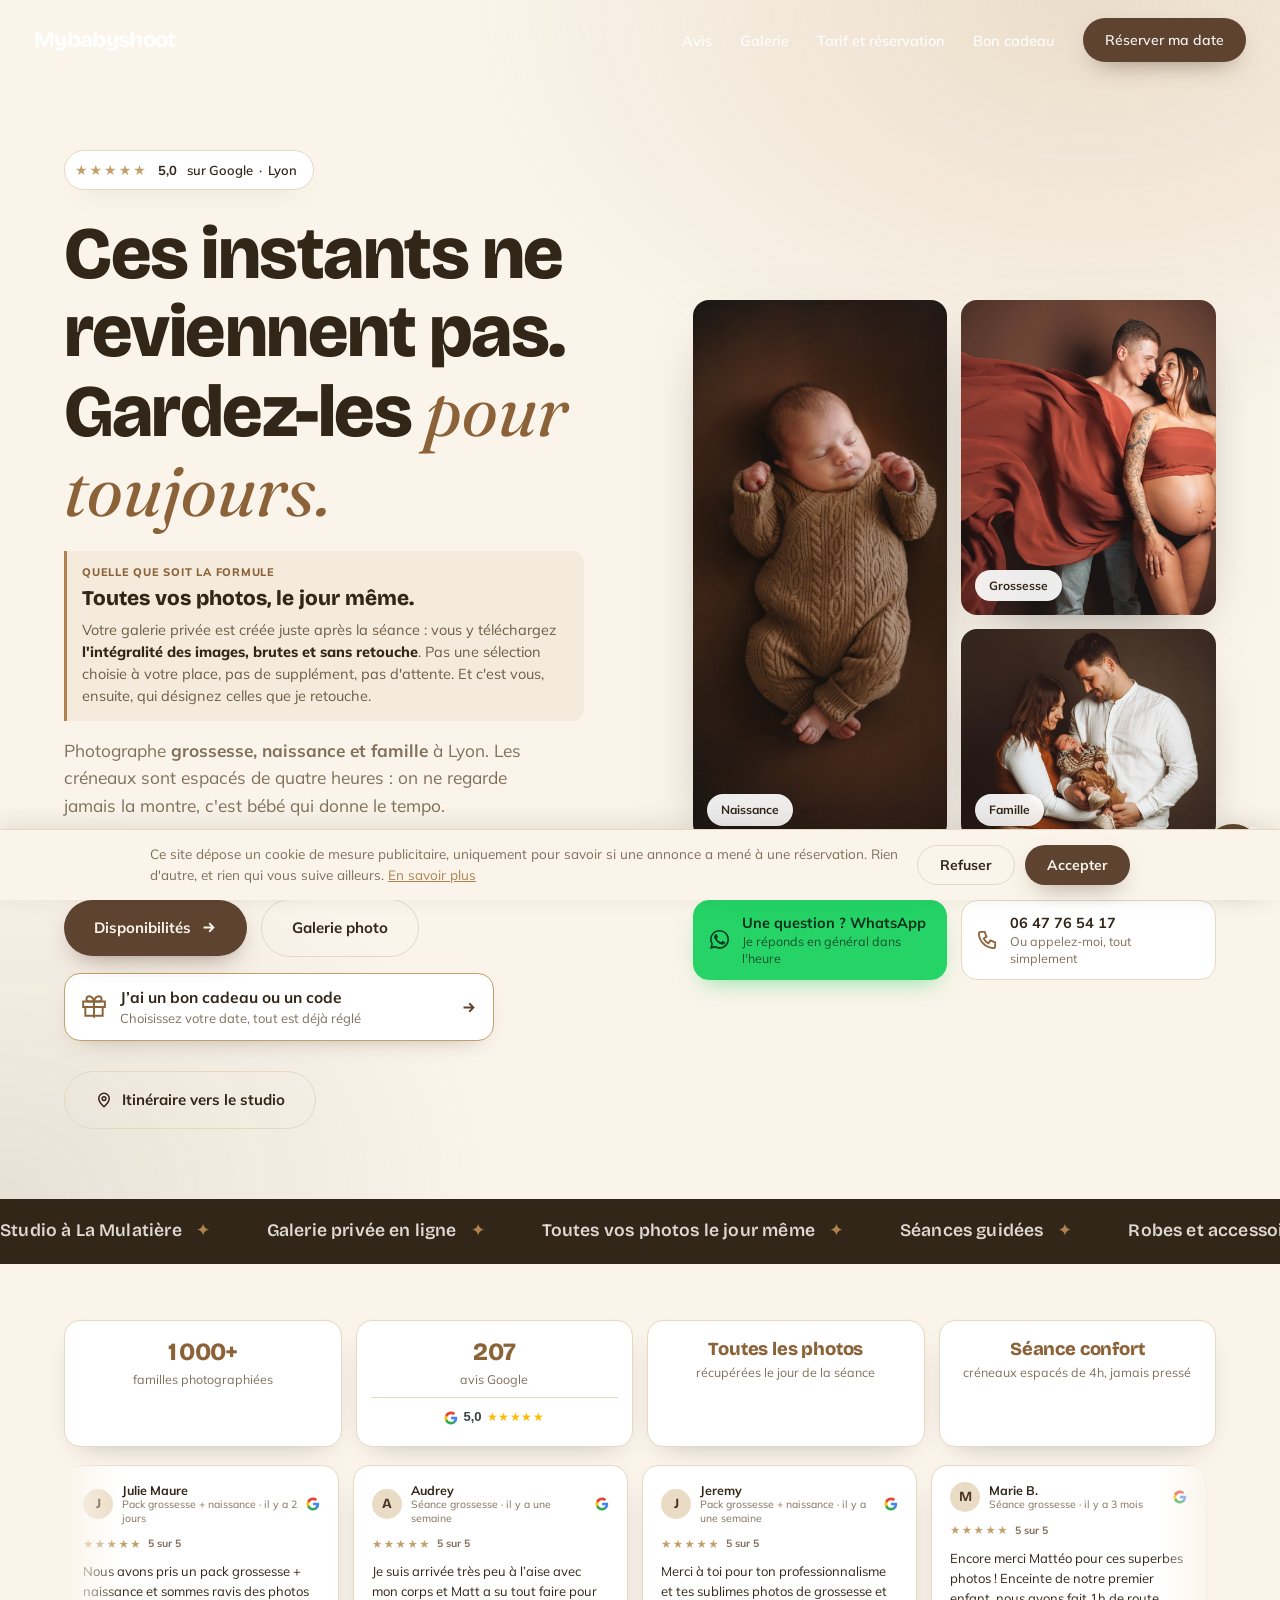
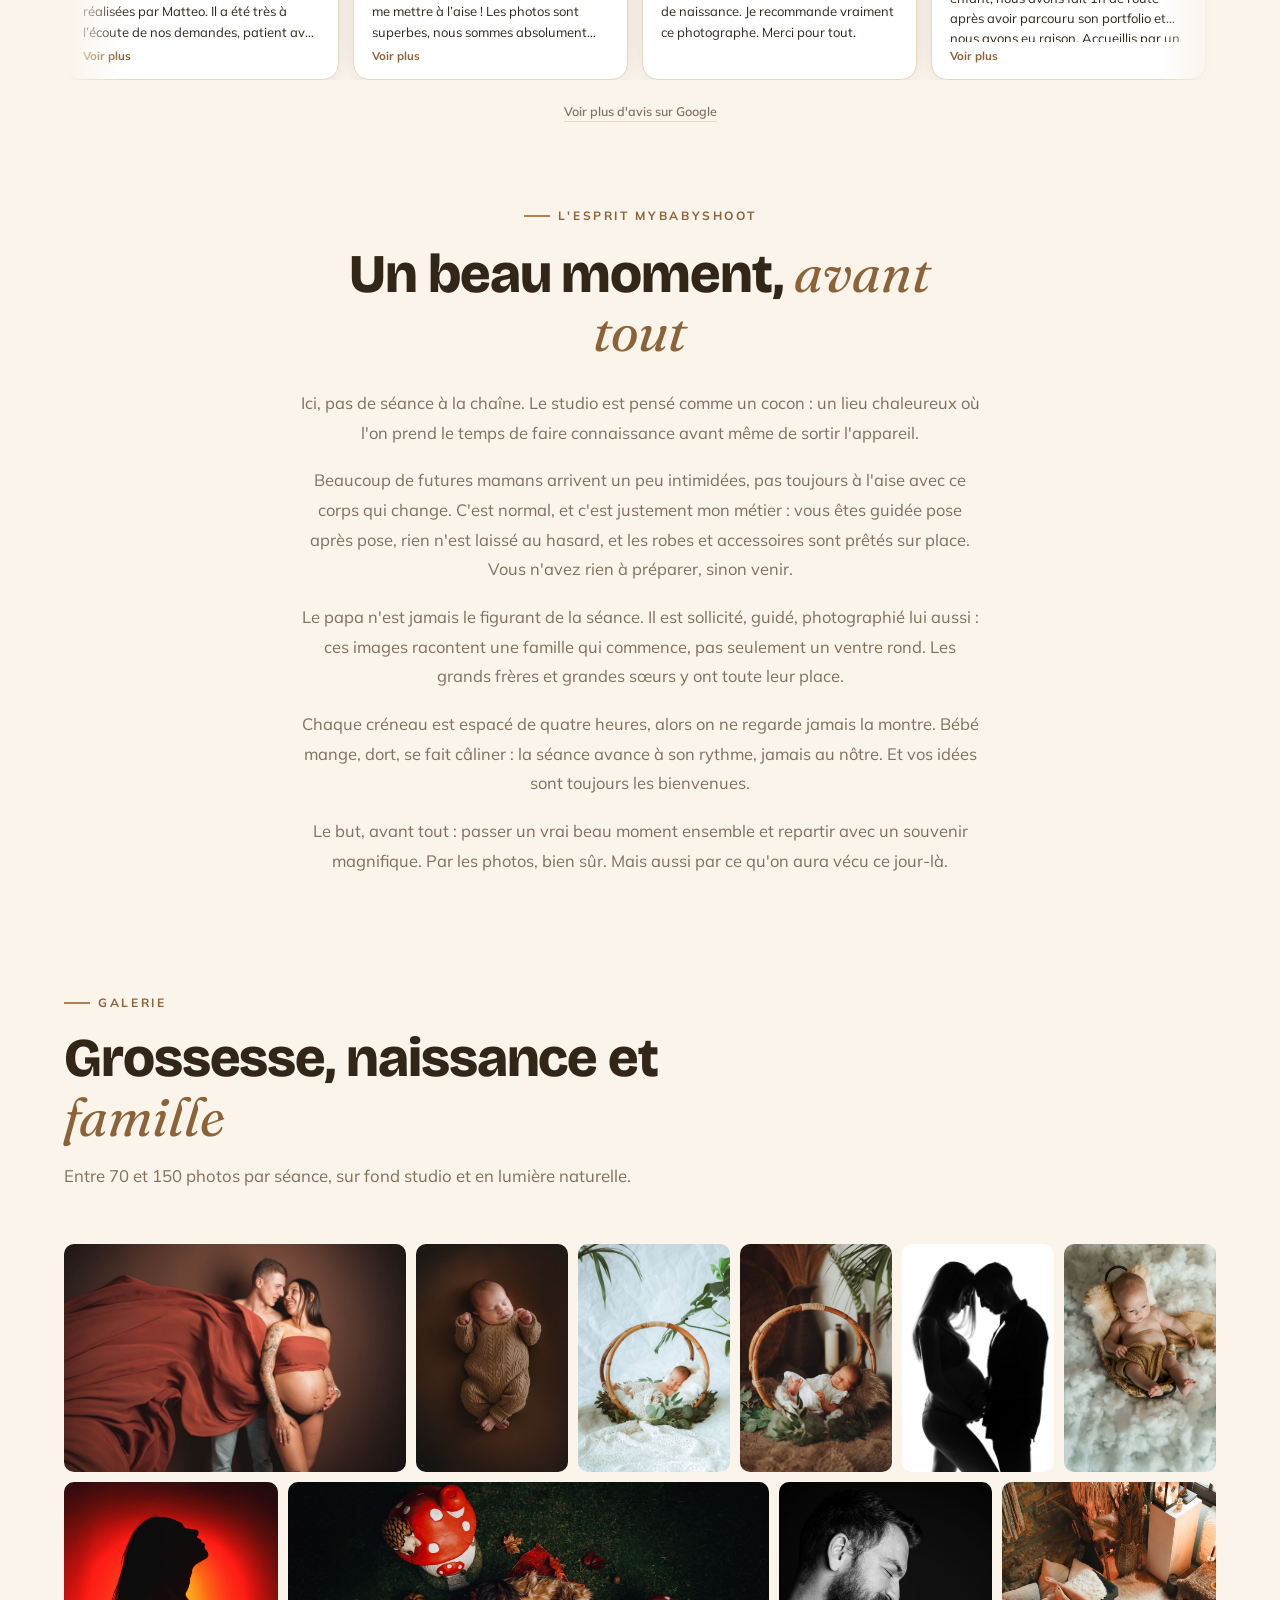
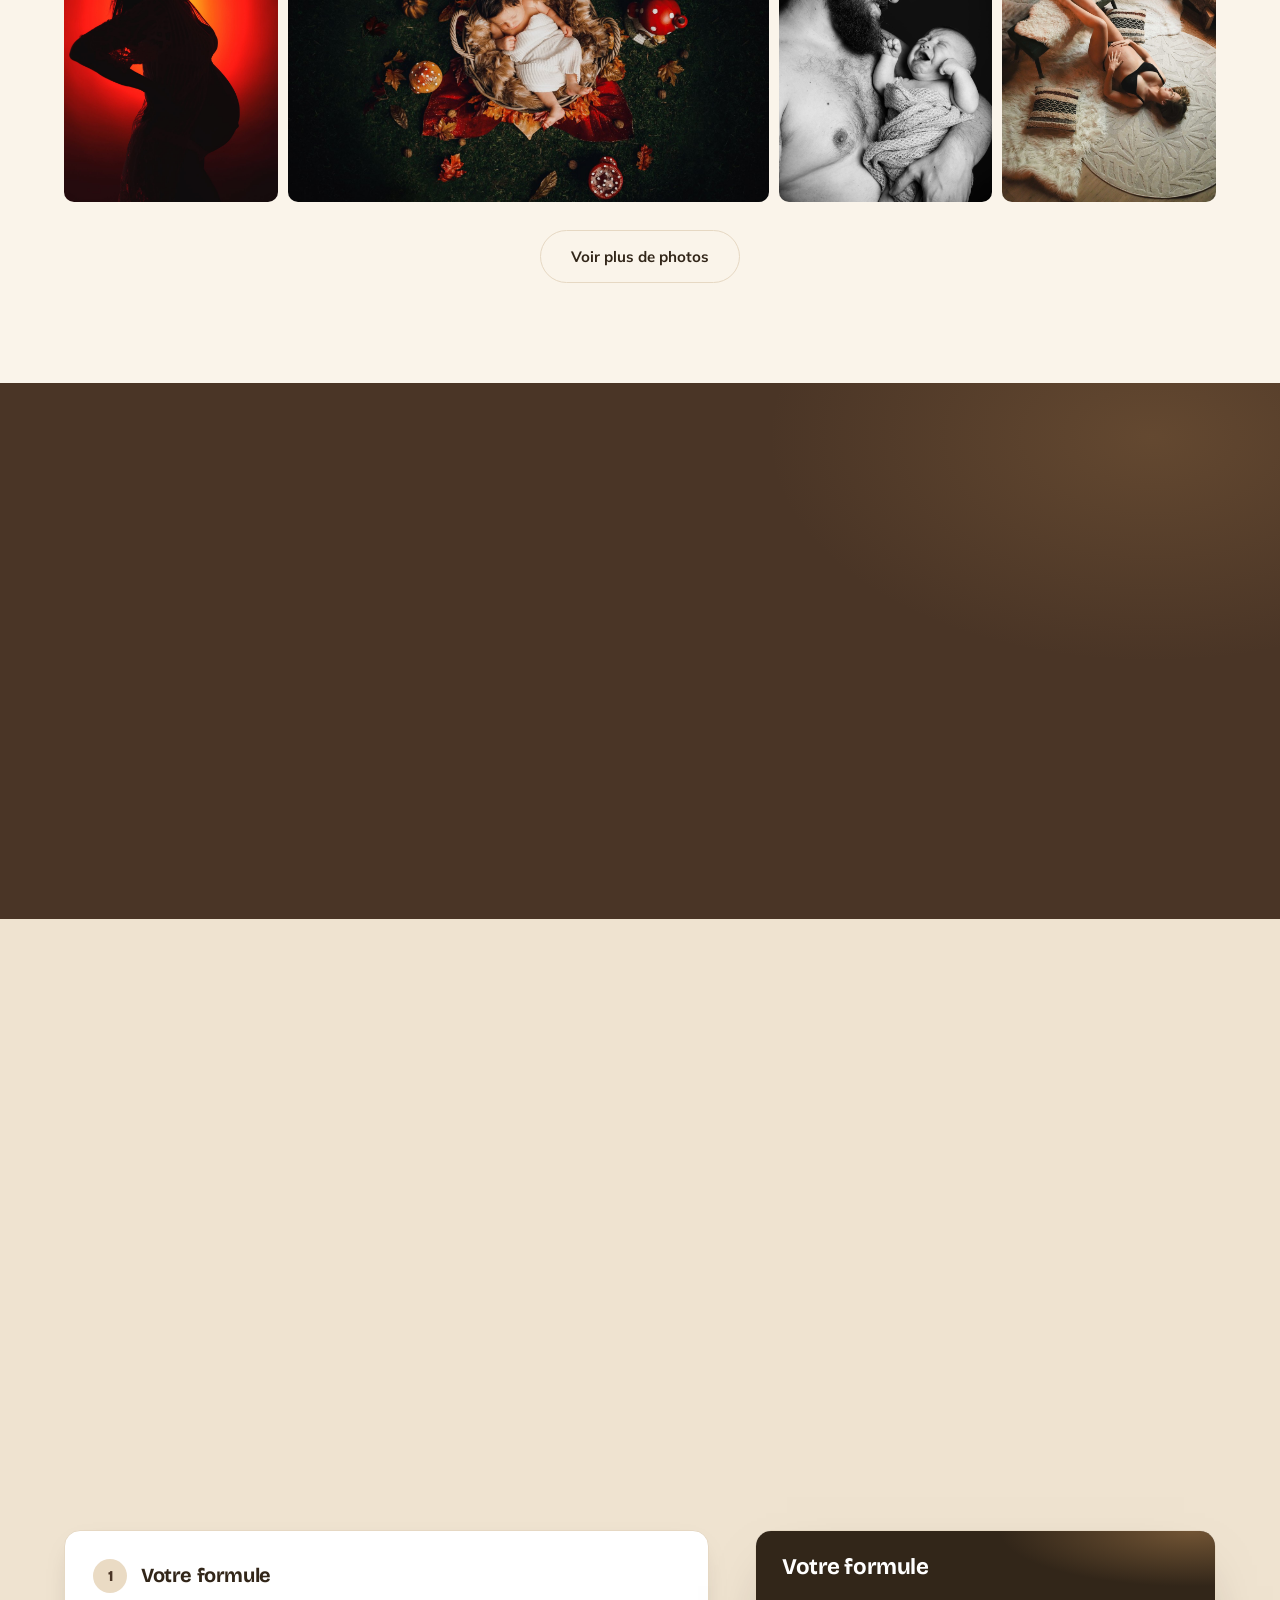
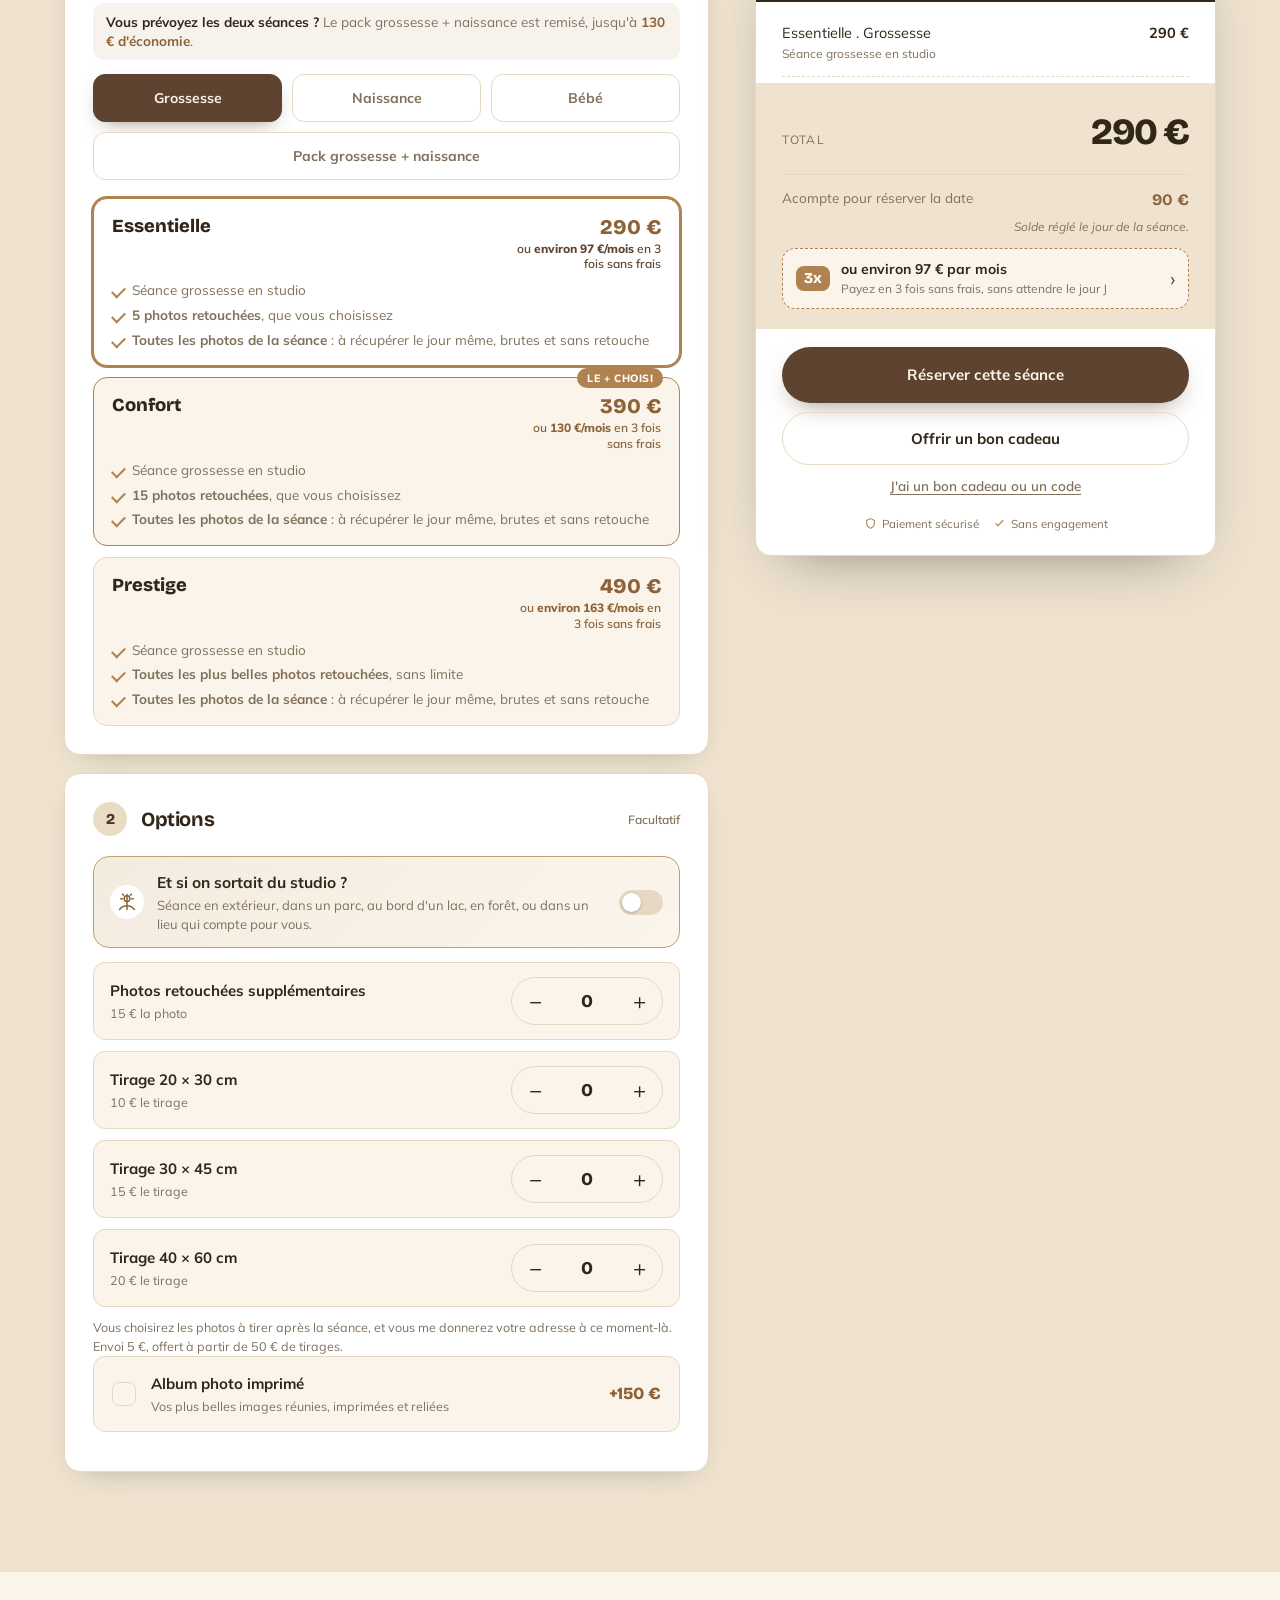
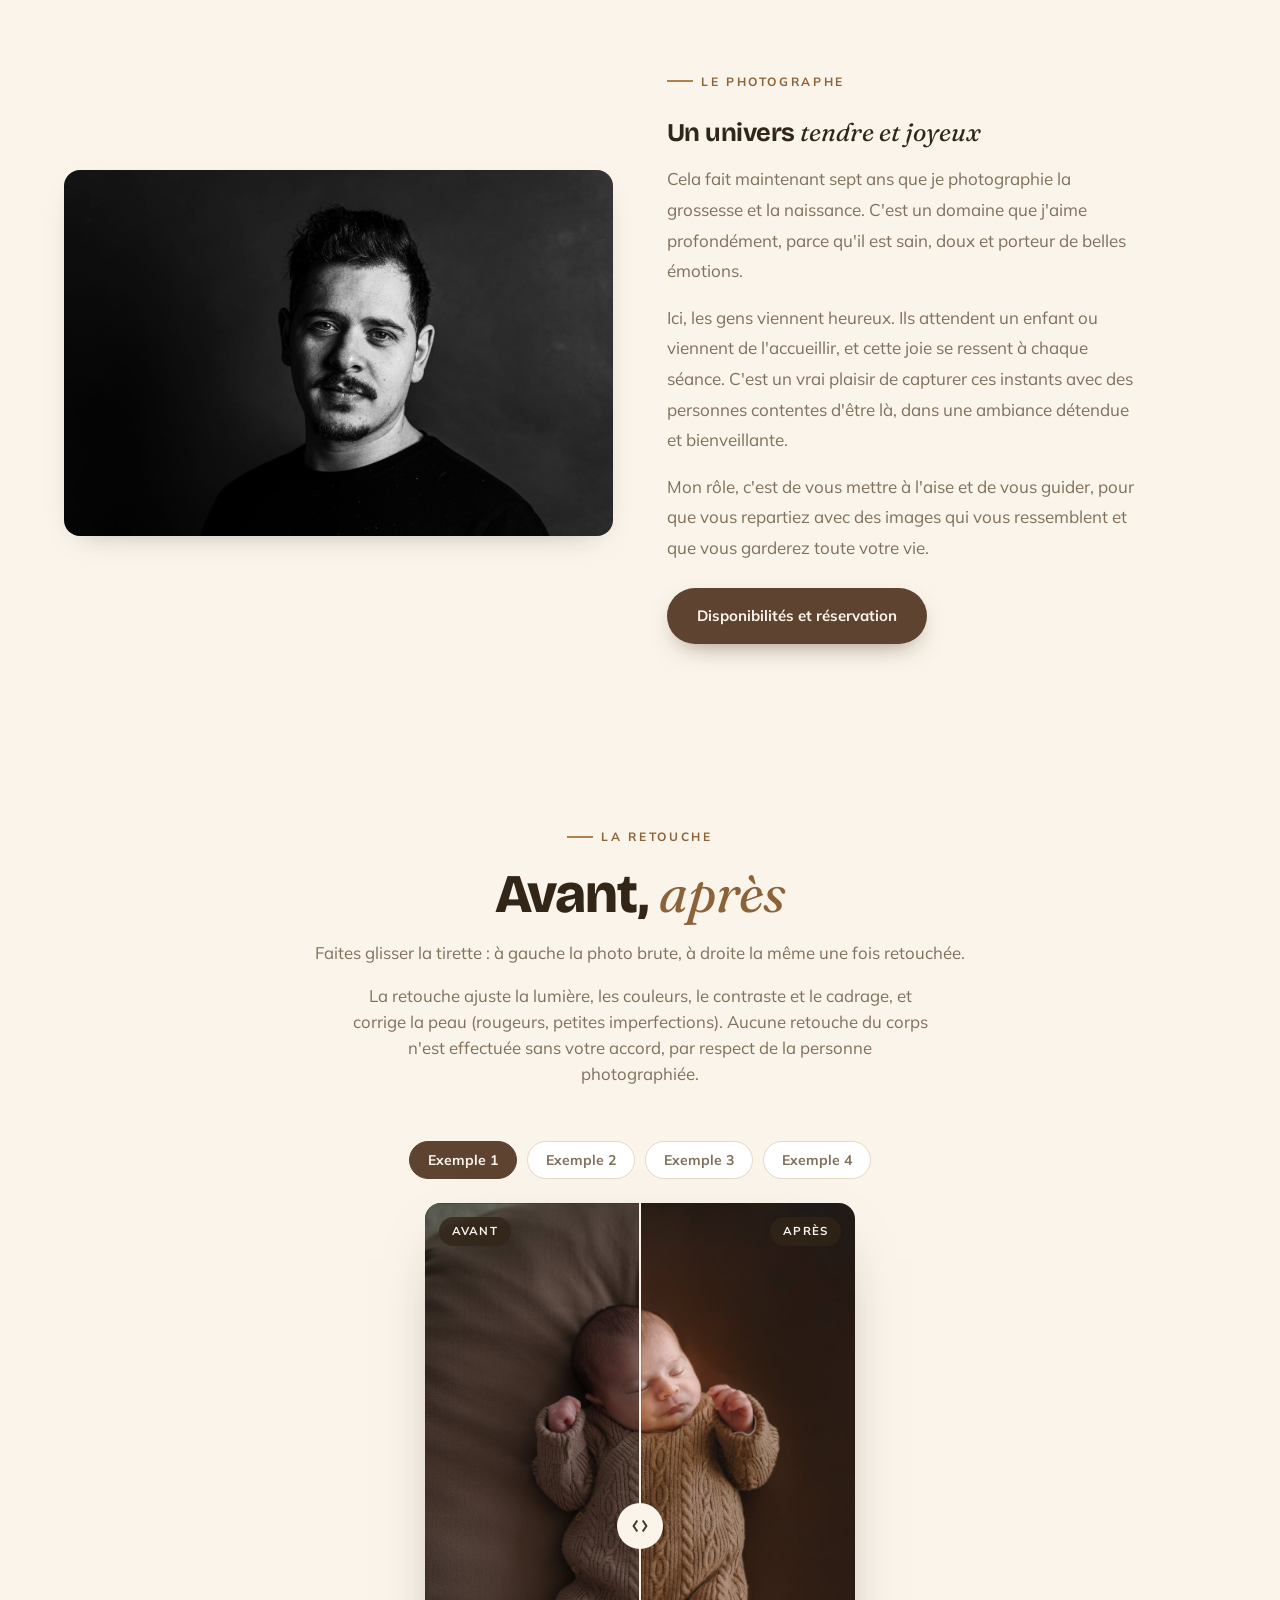
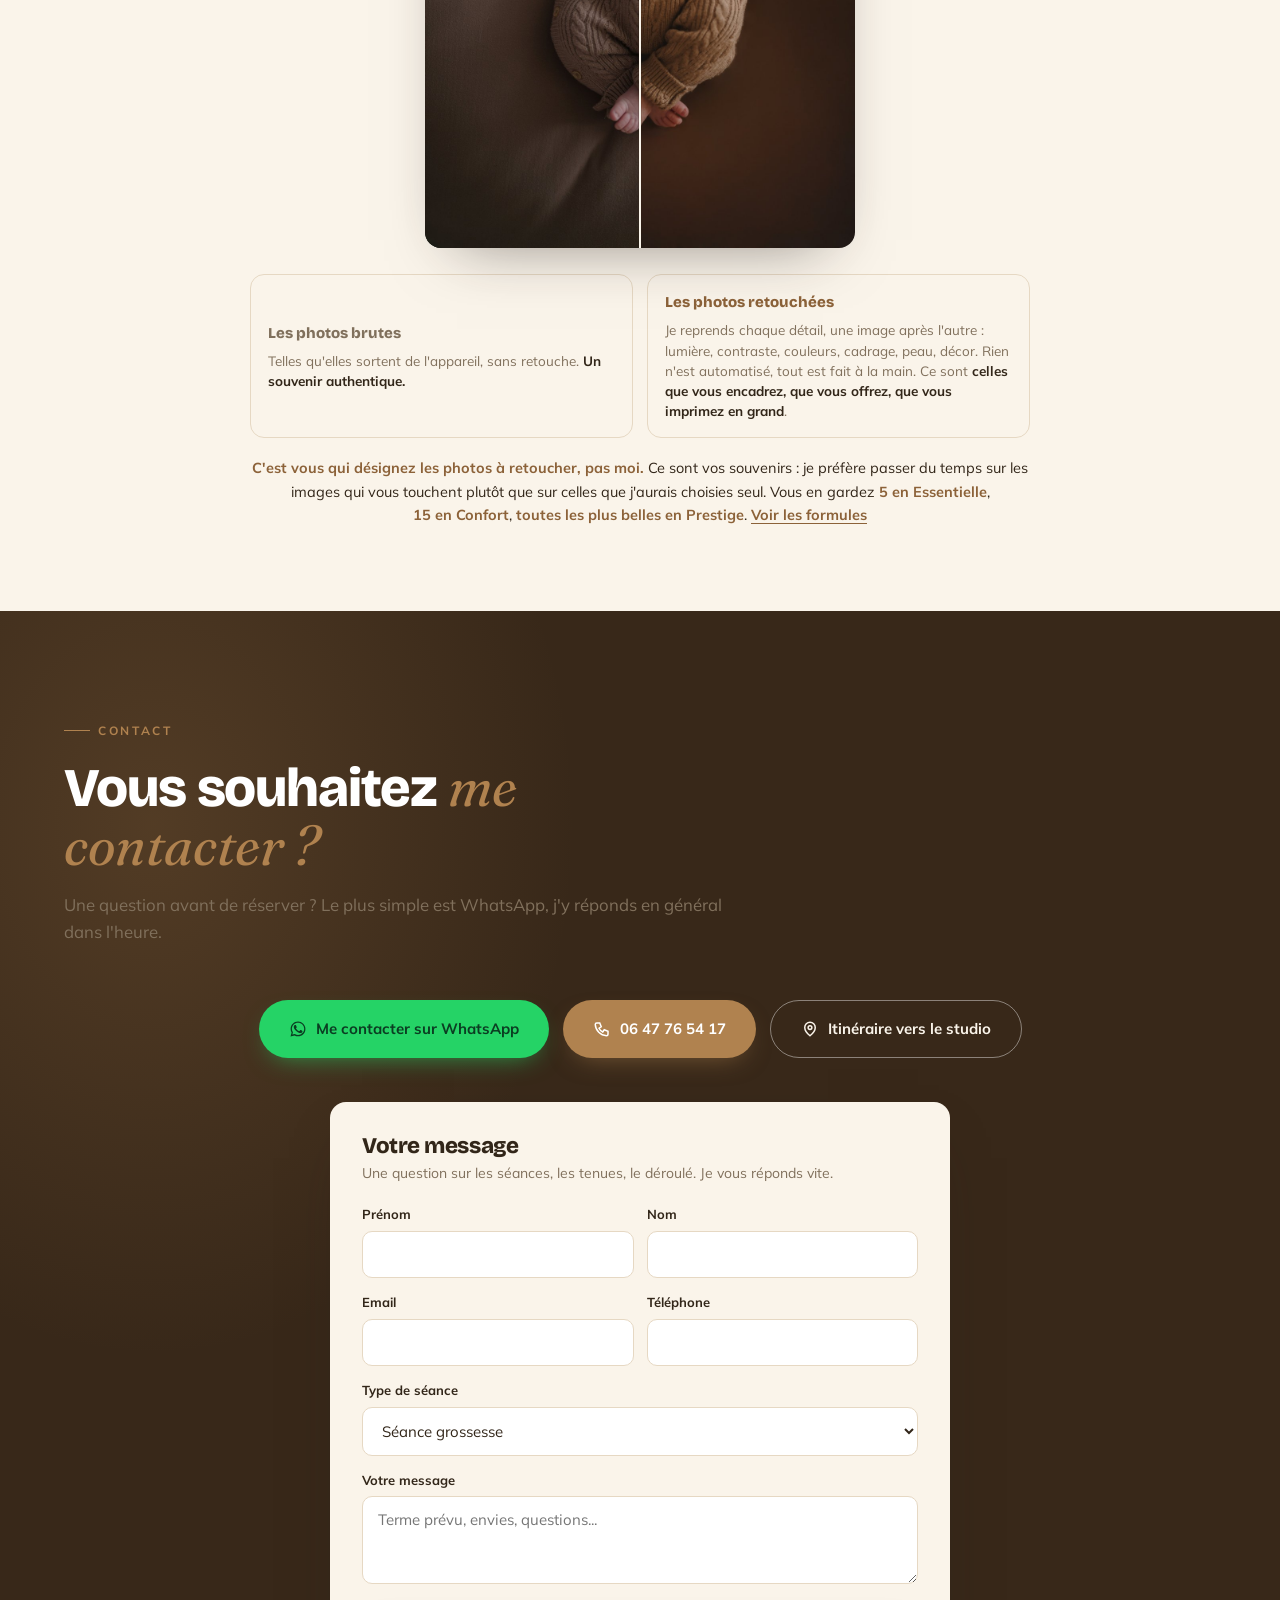
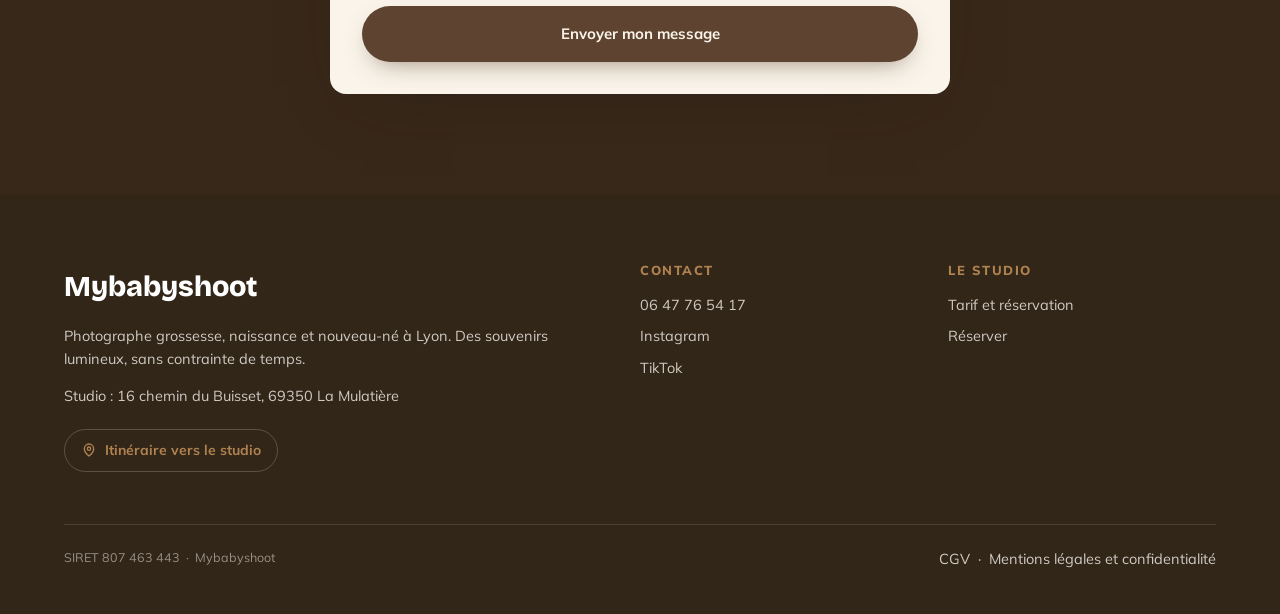
==== commit 27ffb58d: "Site : lien de reservation prepare par Matt (?seance=&formule=), bandeau et bouton Choisir ma date C" ====
--- a/index.html
+++ b/index.html
@@ -124,7 +124,7 @@
   }
 }
 </script>
-<link rel="stylesheet" href="css/styles.css?v=42">
+<link rel="stylesheet" href="css/styles.css?v=43">
 <script>
 /* Le theme retenu de la derniere visite est applique tout de suite, sinon
    la page changerait de couleur une fois le serveur interroge. Il est
@@ -596,6 +596,6 @@
 </div>
 
 <script src="js/bon.js?v=5"></script>
-<script src="js/app.js?v=60"></script>
+<script src="js/app.js?v=61"></script>
 </body>
 </html>
--- a/css/styles.css
+++ b/css/styles.css
@@ -33,6 +33,14 @@
 
 .btn{display:inline-flex;align-items:center;justify-content:center;gap:9px;font-family:var(--body);font-weight:700;font-size:15px;padding:16px 30px;border-radius:999px;border:0;cursor:pointer;text-decoration:none;transition:transform .22s cubic-bezier(.2,.8,.3,1),box-shadow .22s,background .22s}
 .btn-coral{background:var(--cta);color:var(--cream);box-shadow:0 10px 26px -12px rgba(94,68,48,.7)}
+/* Le lien de reservation prepare par Matt depuis le CRM : un bandeau, un bouton. */
+.prepare{display:flex;gap:16px 20px;align-items:center;justify-content:space-between;flex-wrap:wrap;
+  background:#fff;border:2px solid var(--coral);border-radius:20px;padding:18px 20px;margin:0 0 18px;box-shadow:var(--shadow-soft)}
+.prepare-t{flex:1 1 300px}
+.prepare-t b{font-family:var(--display);font-size:19px;display:block;margin-bottom:4px}
+.prepare-t p{margin:0;color:var(--ink-soft);font-size:15px;line-height:1.55}
+.prepare .btn{flex:none}
+@media(max-width:600px){.prepare .btn{width:100%}}
 .btn-coral:hover{transform:translateY(-3px);background:var(--ink);box-shadow:0 16px 32px -14px rgba(50,38,25,.8)}
 .btn-ink{background:var(--ink);color:var(--cream)}
 .btn-ink:hover{transform:translateY(-3px);background:var(--wine)}
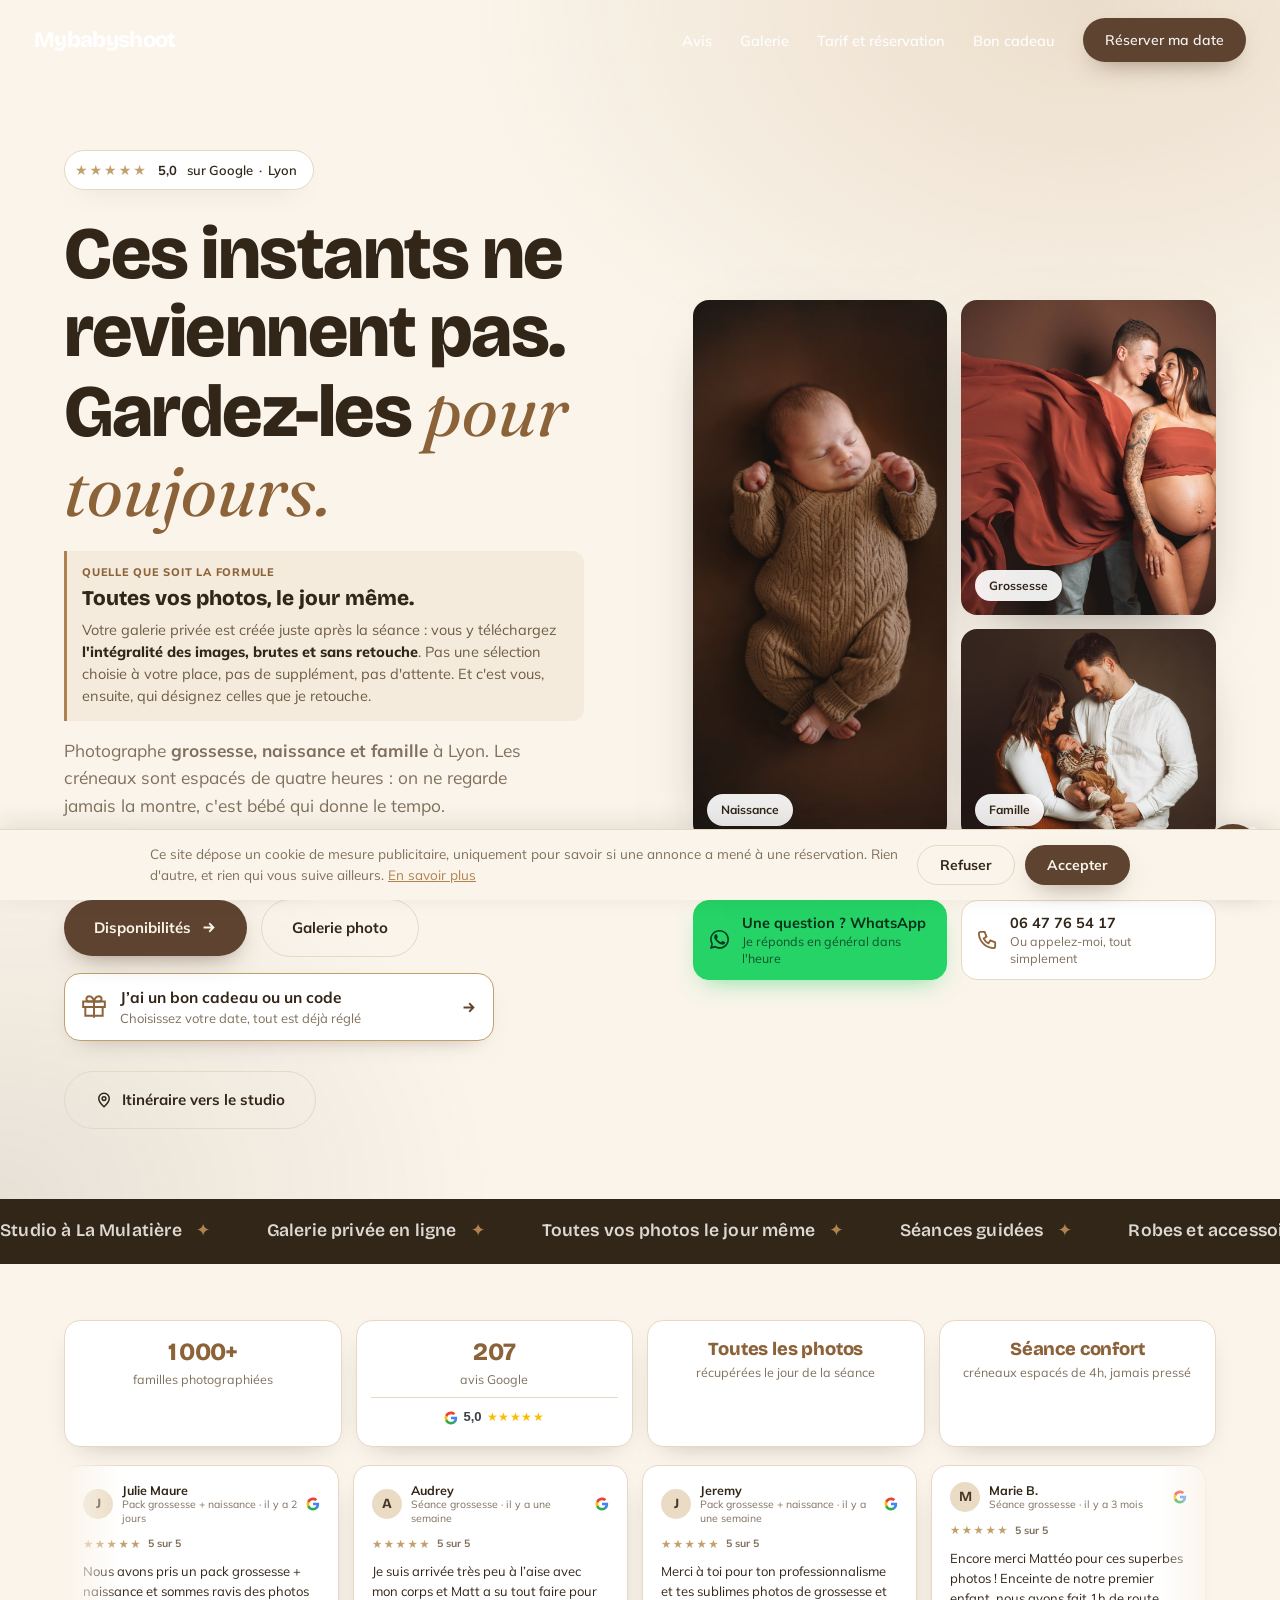
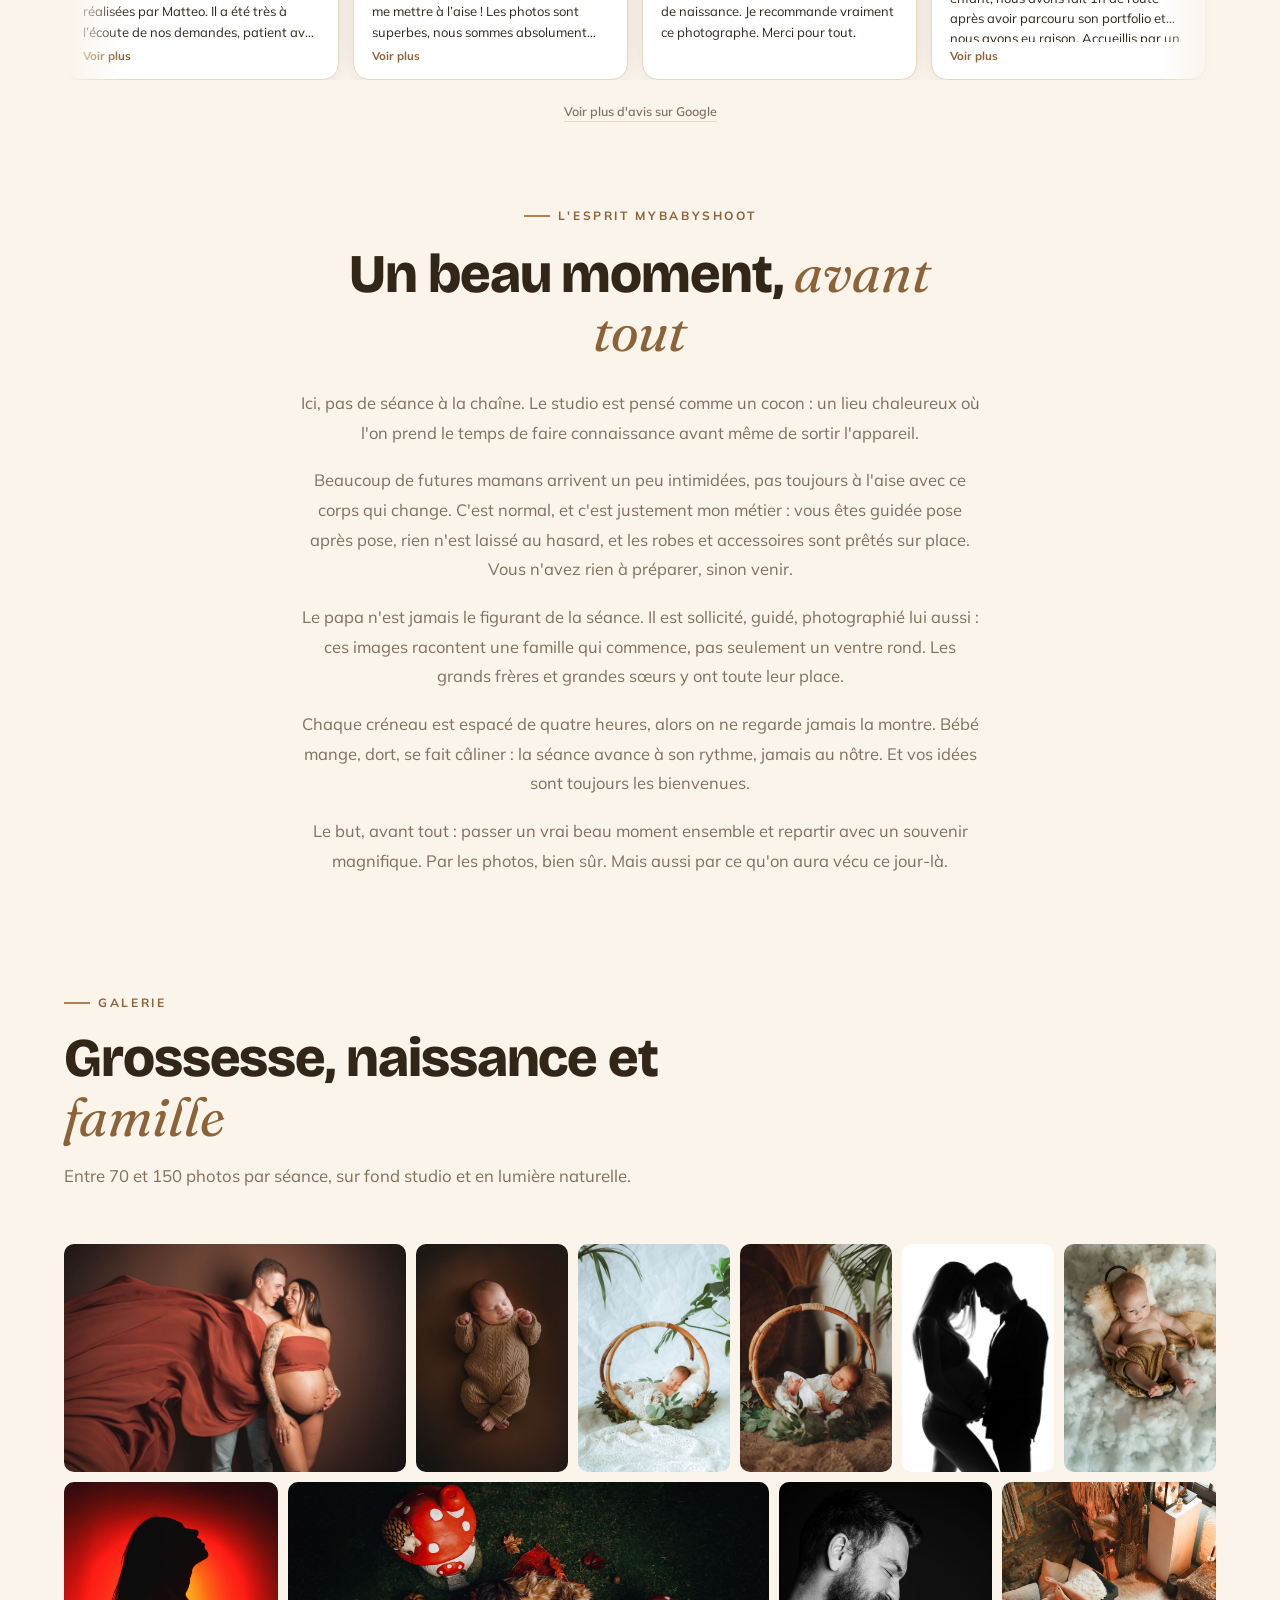
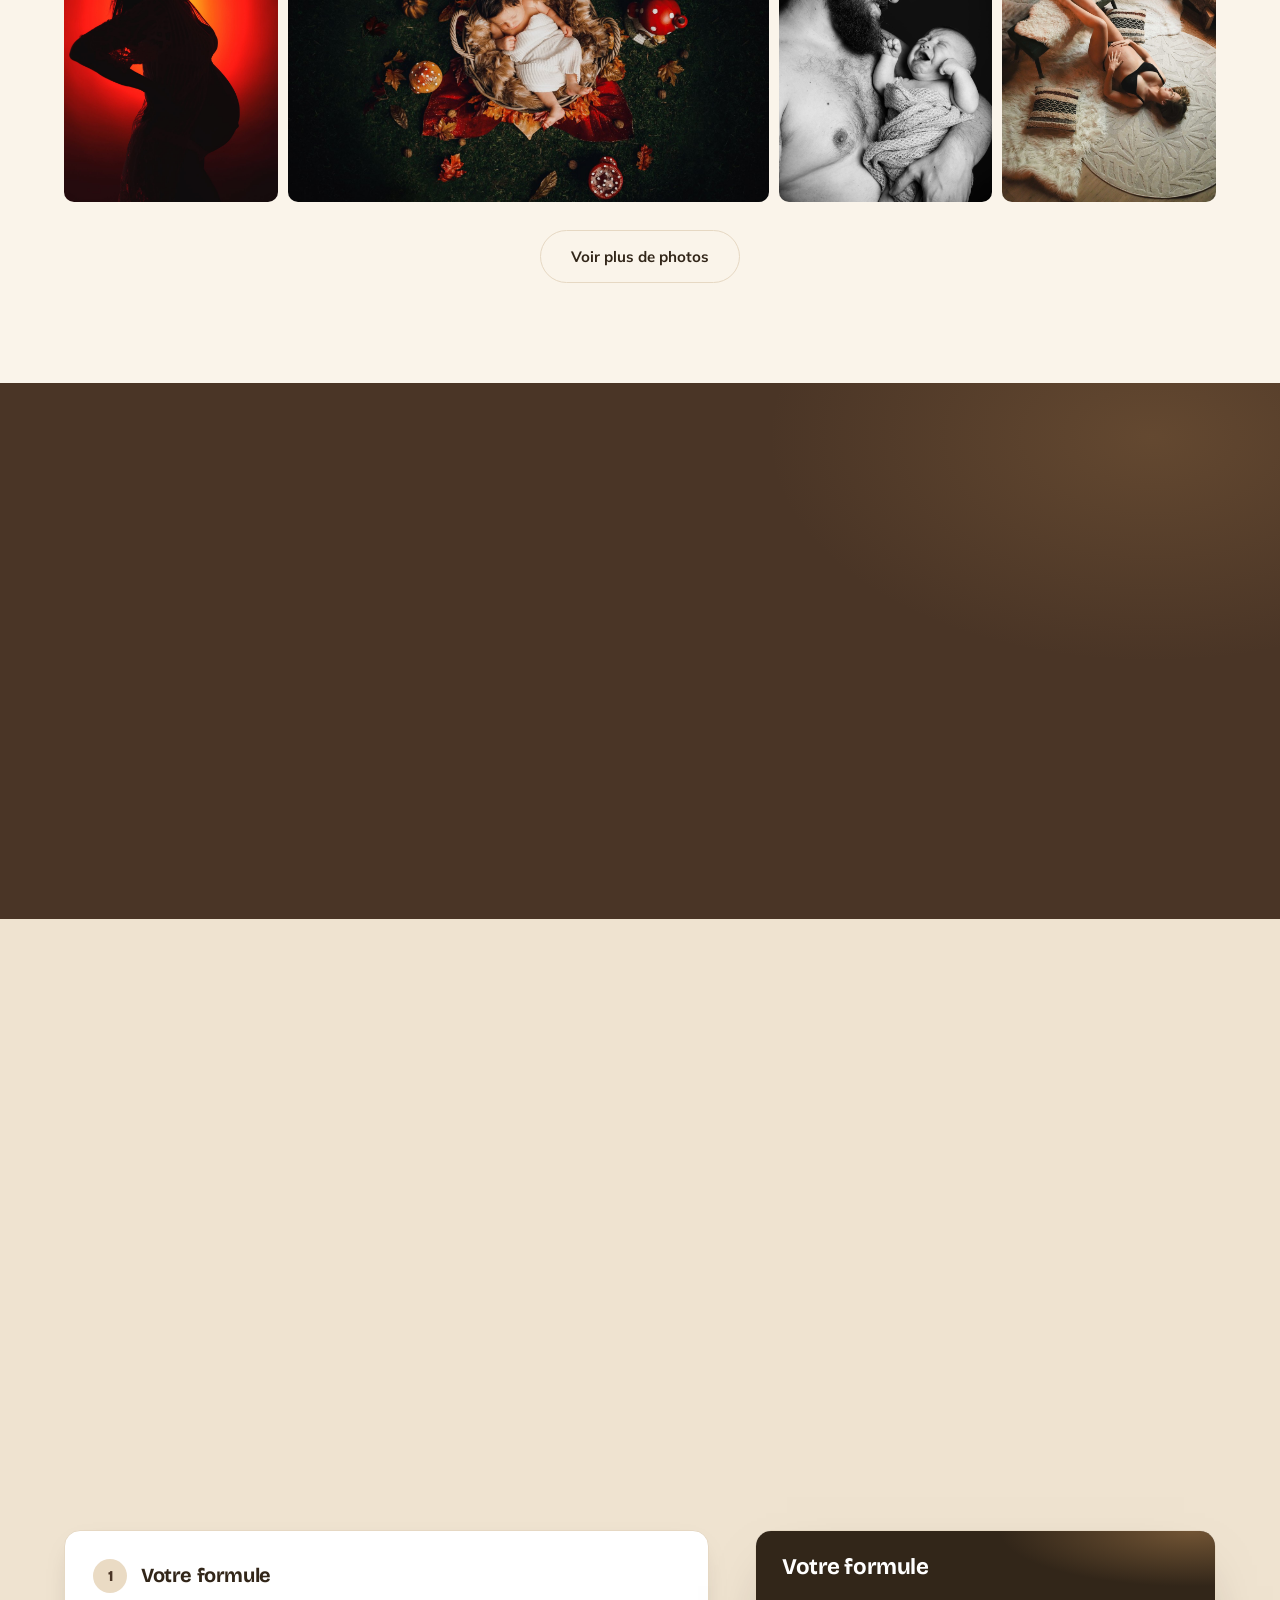
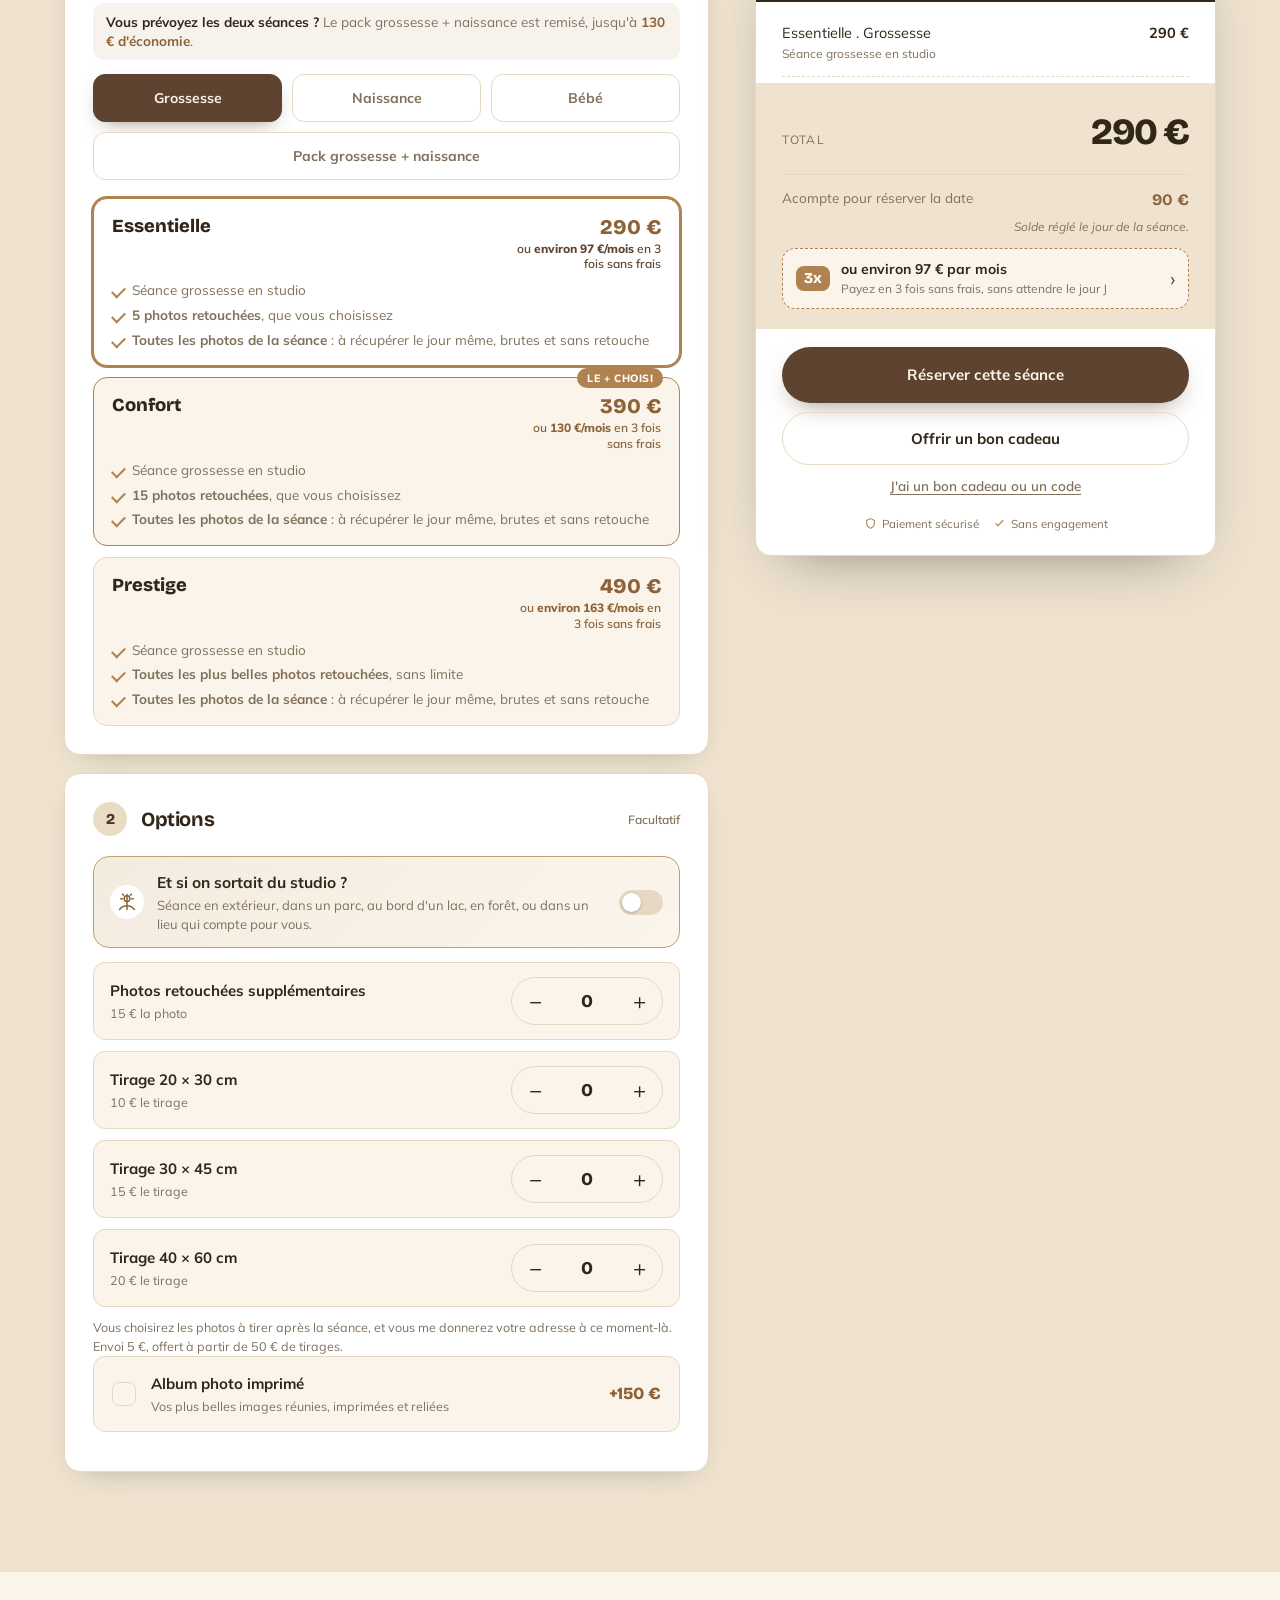
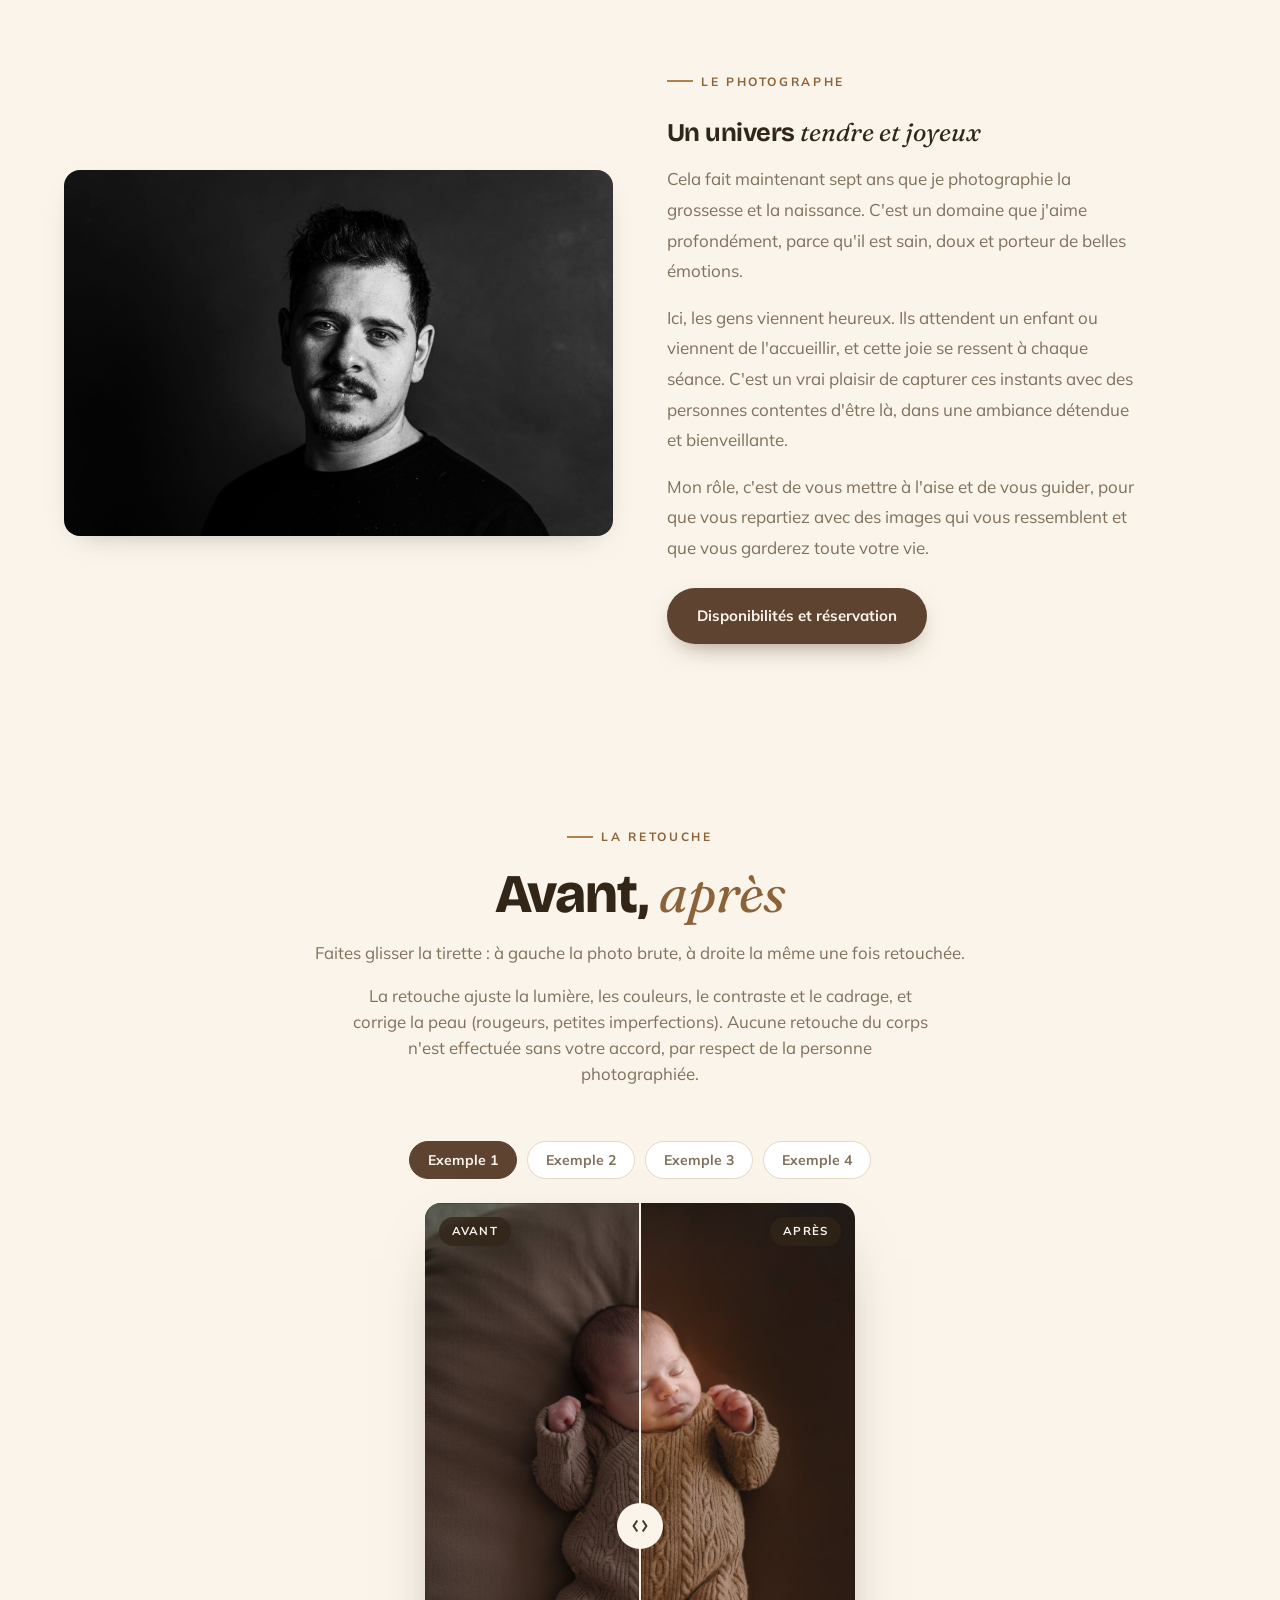
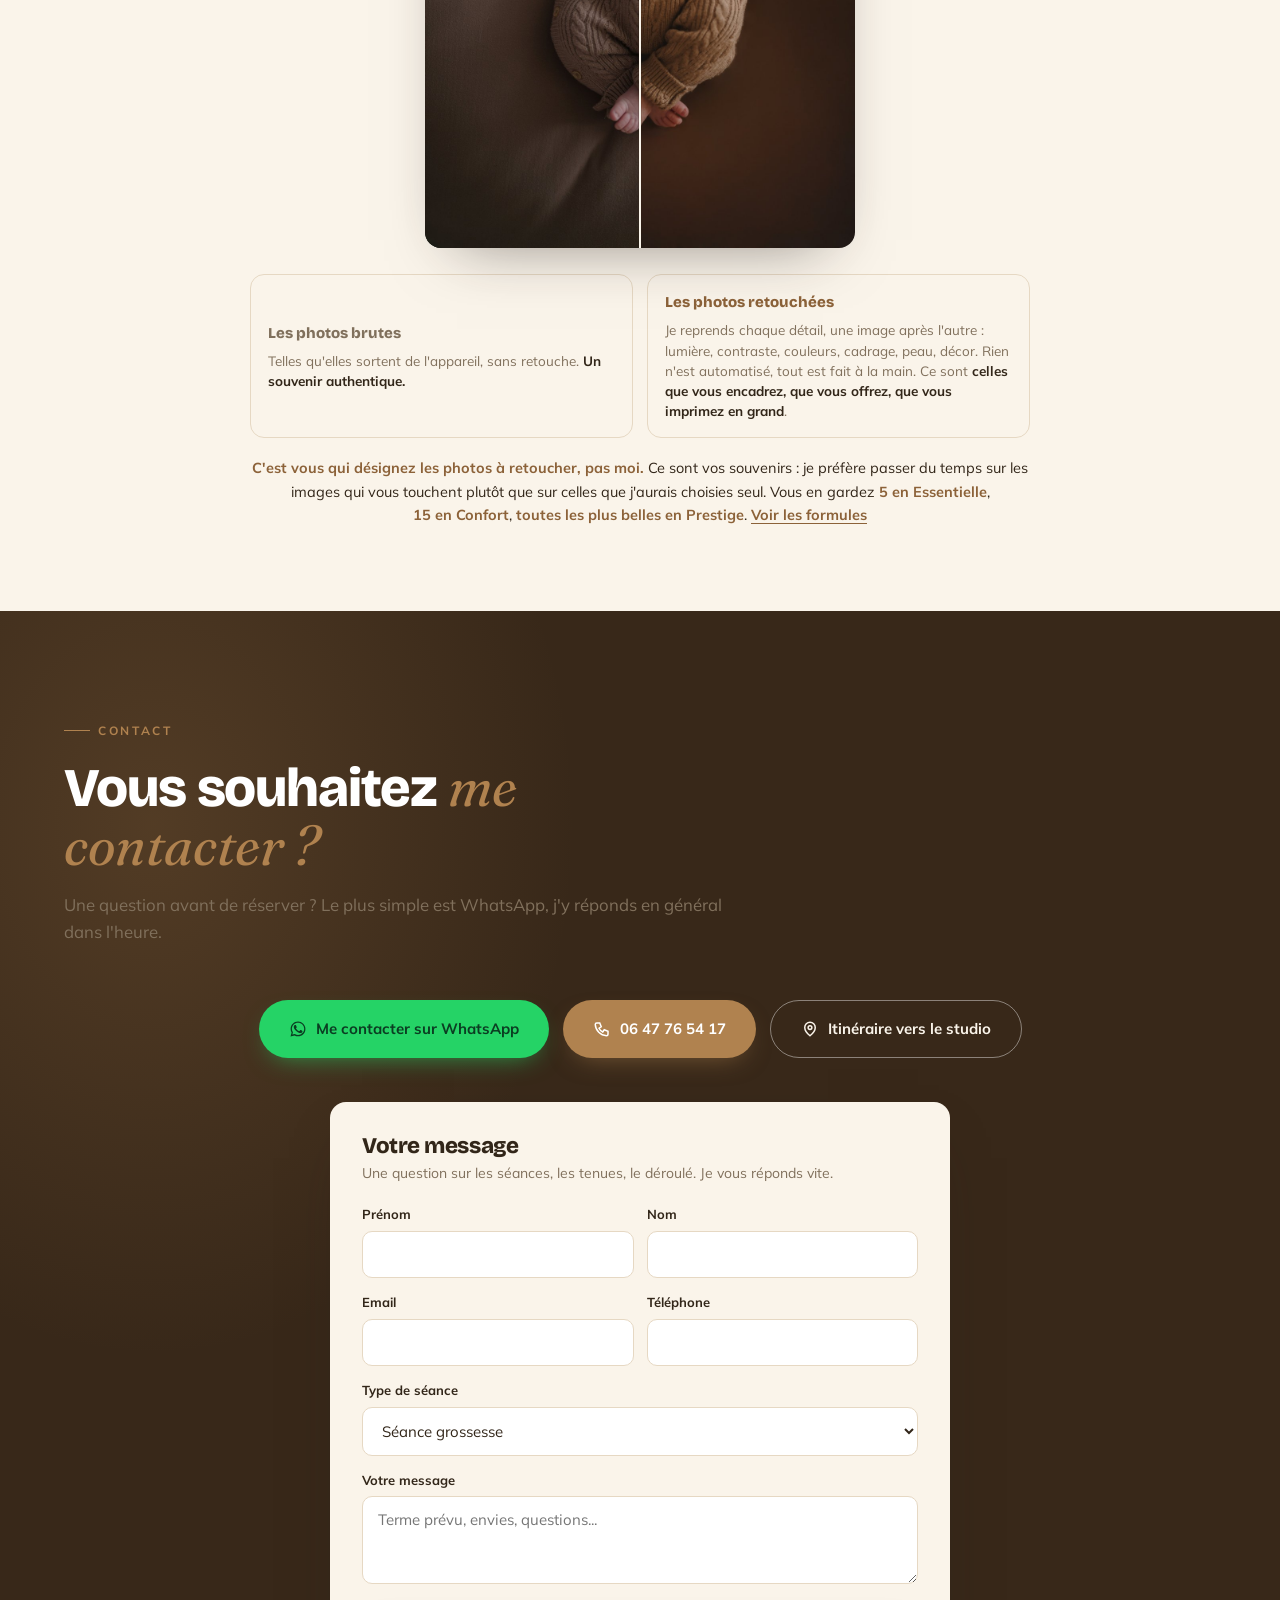
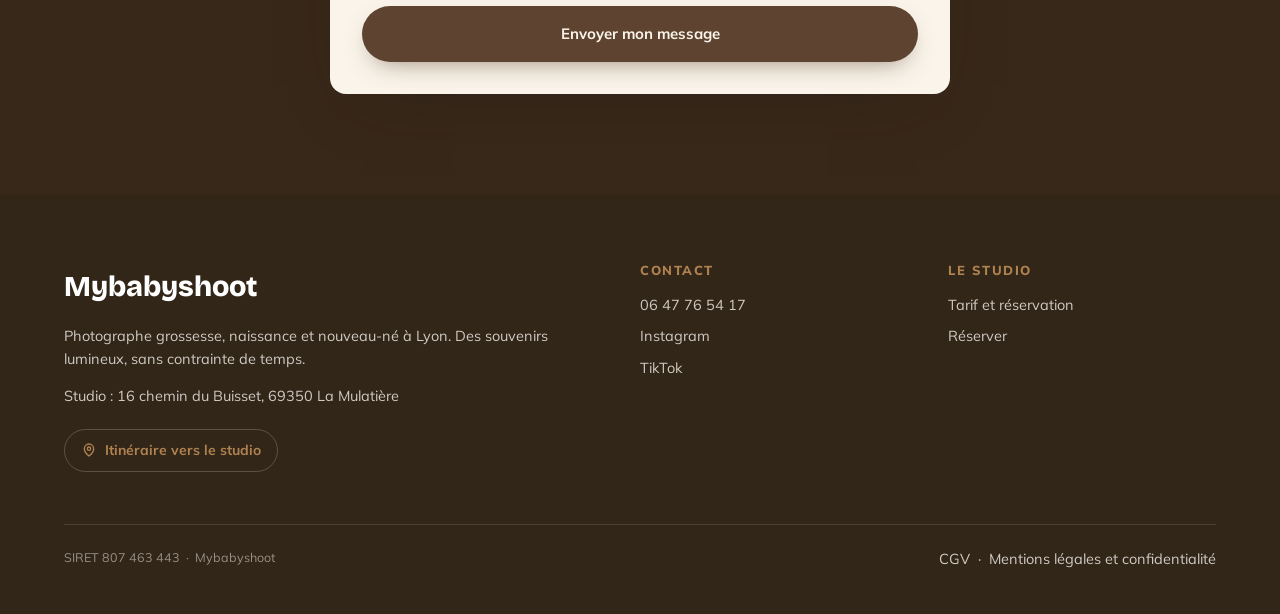
==== commit 1fda7492: "Site : les fenetres de reservation et de bon cadeau ne se ferment plus en fin de selection de texte " ====
--- a/index.html
+++ b/index.html
@@ -596,6 +596,6 @@
 </div>
 
 <script src="js/bon.js?v=5"></script>
-<script src="js/app.js?v=61"></script>
+<script src="js/app.js?v=62"></script>
 </body>
 </html>
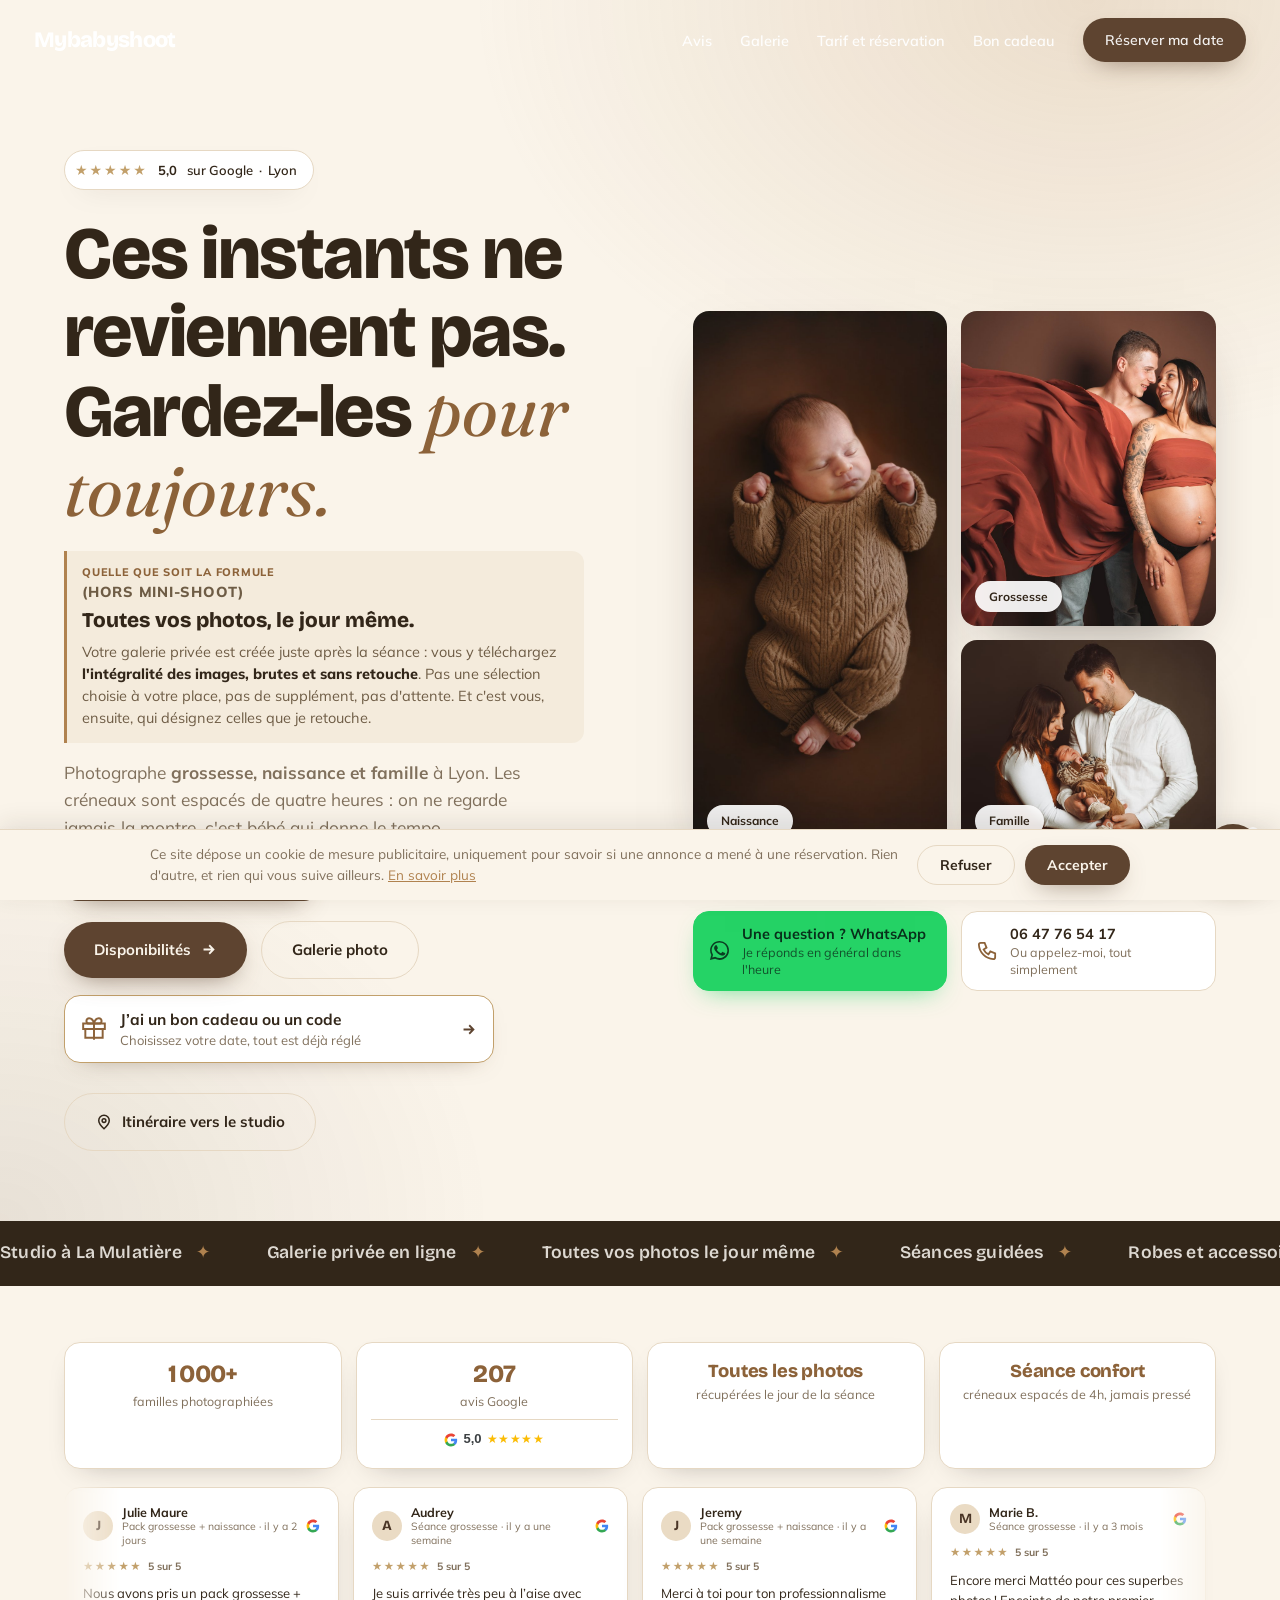
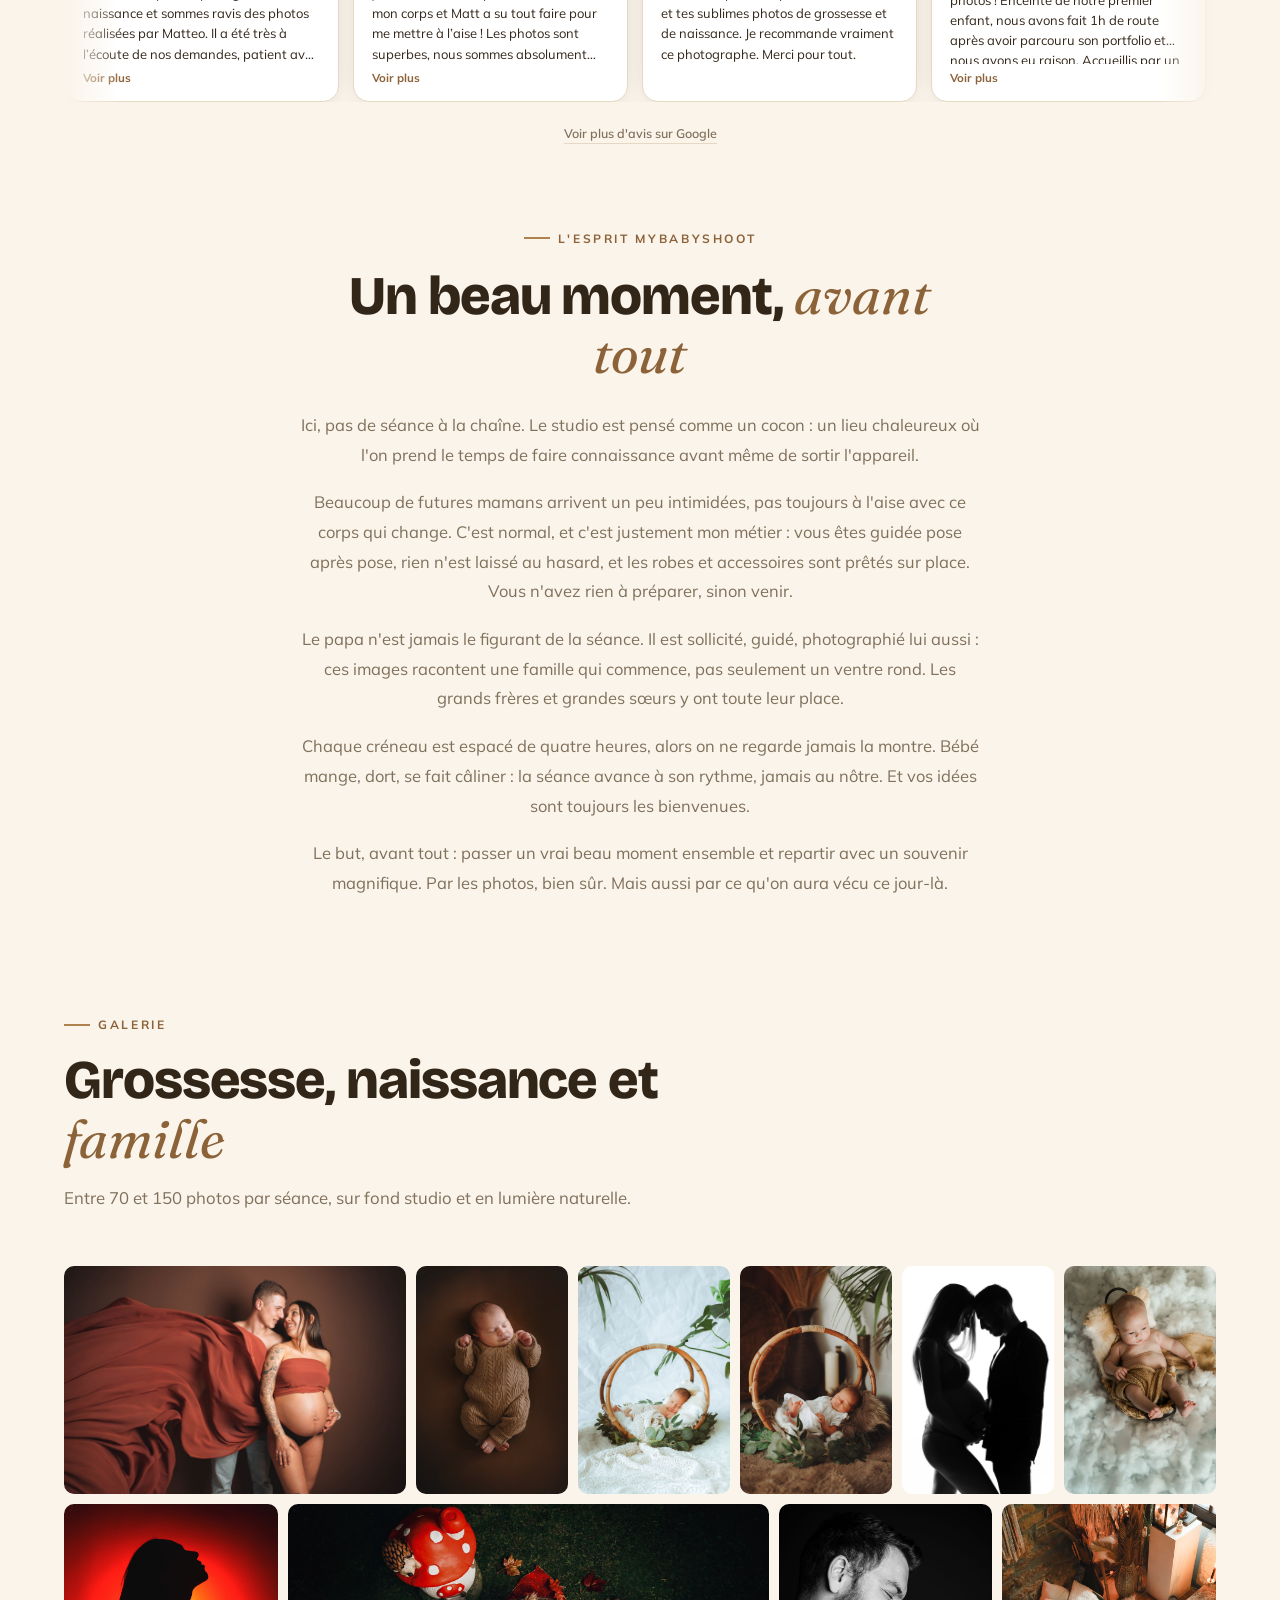
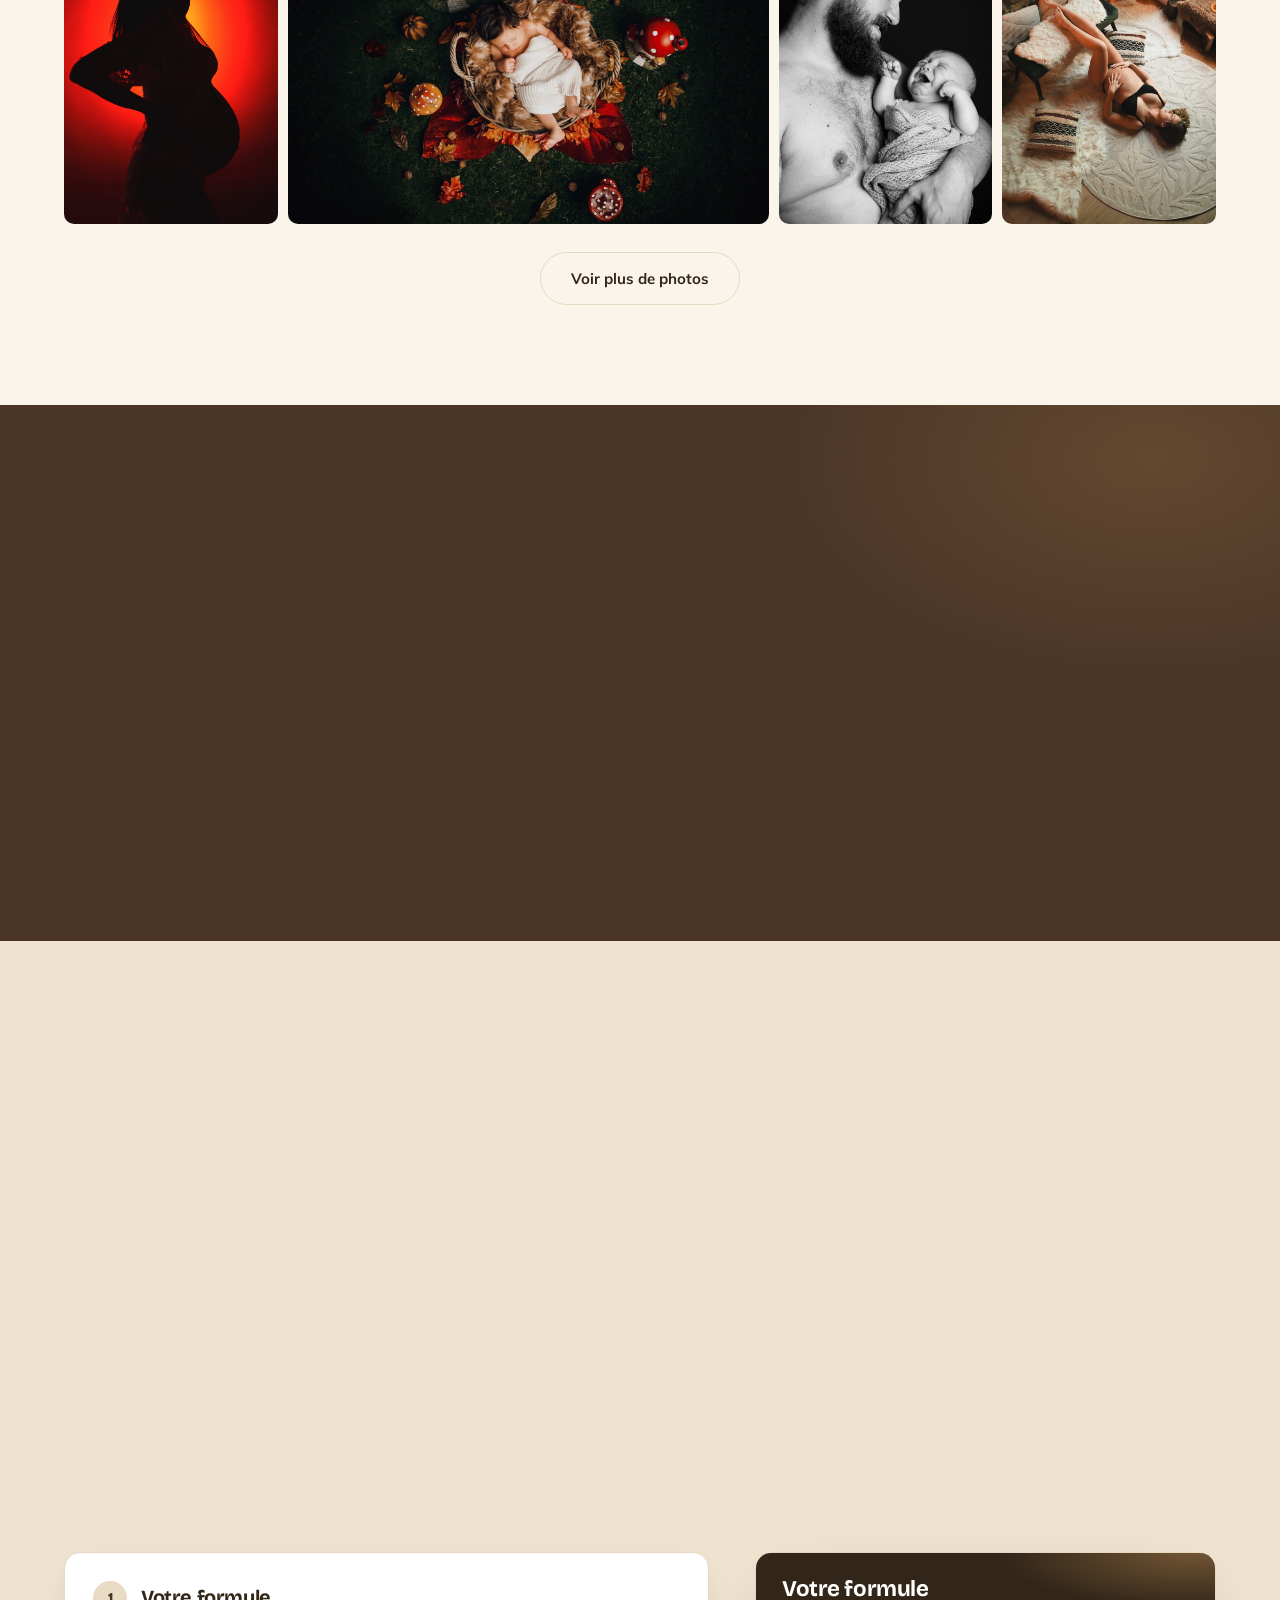
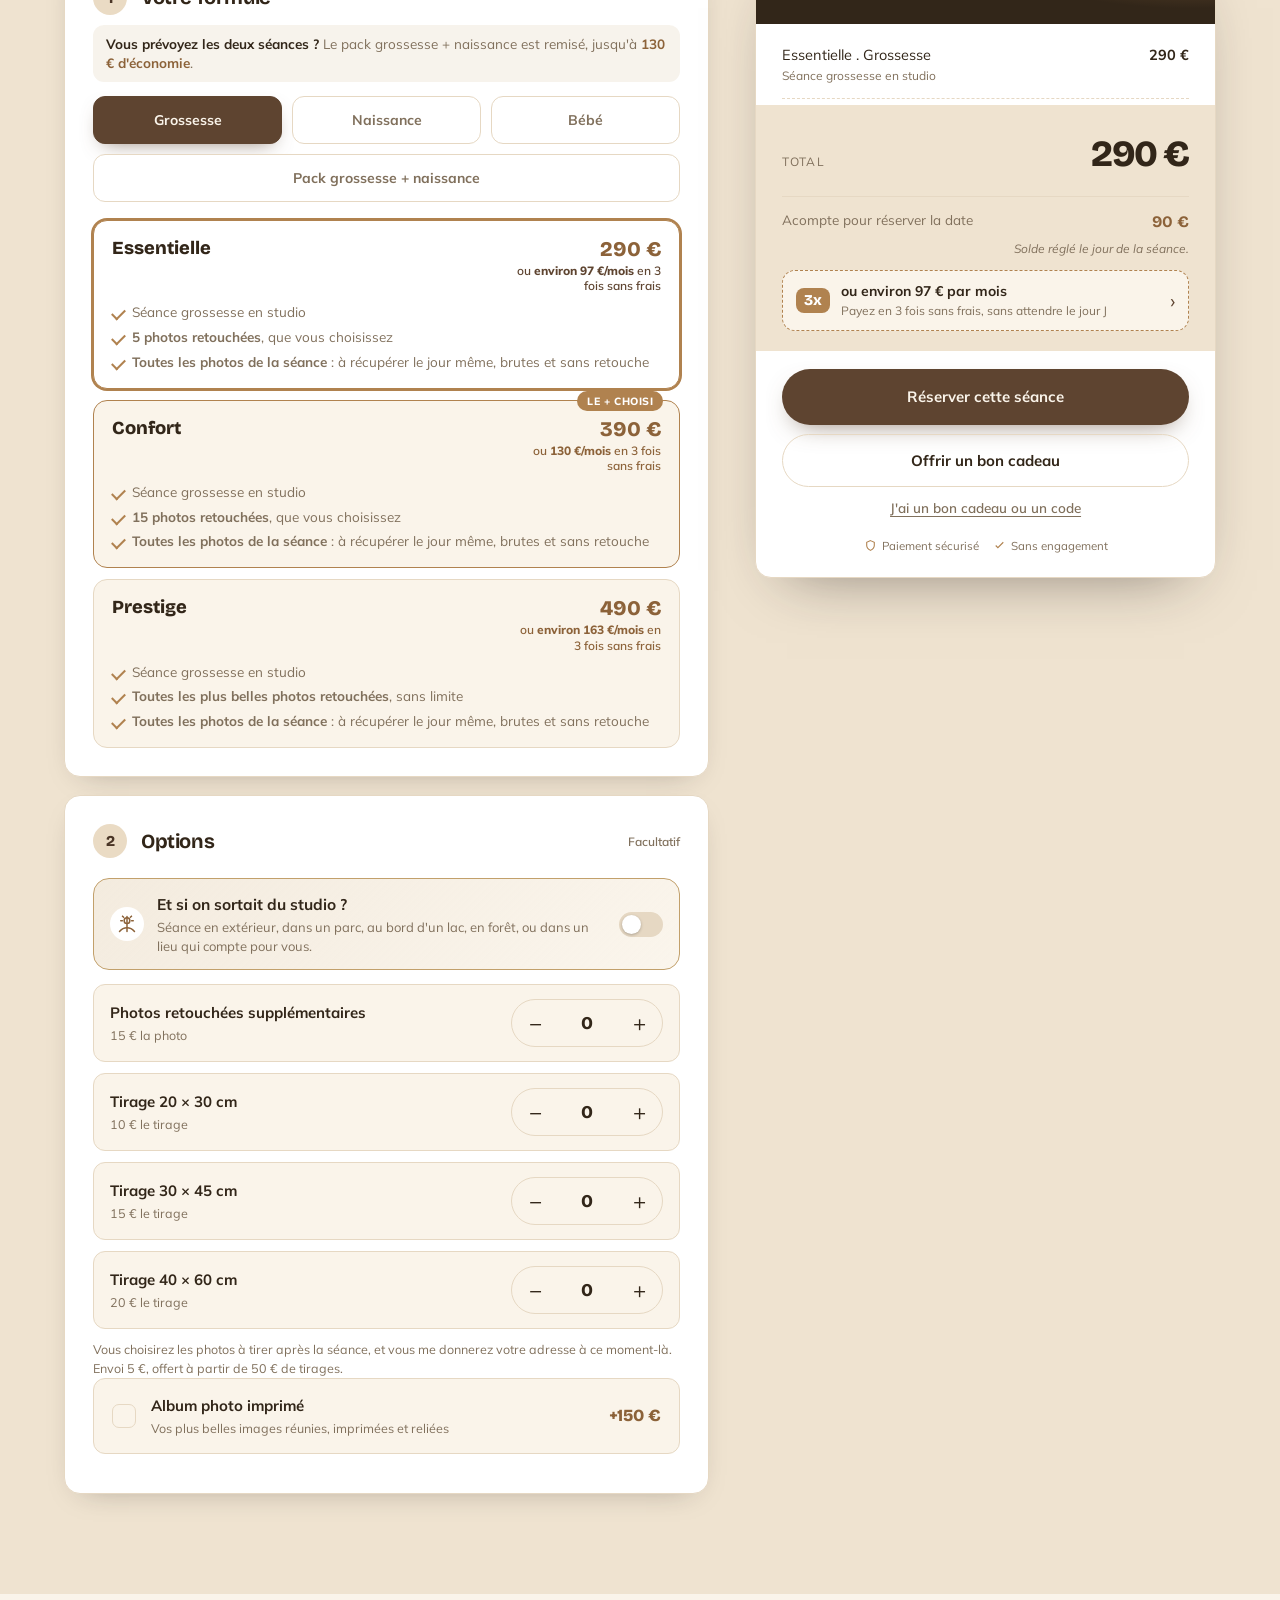
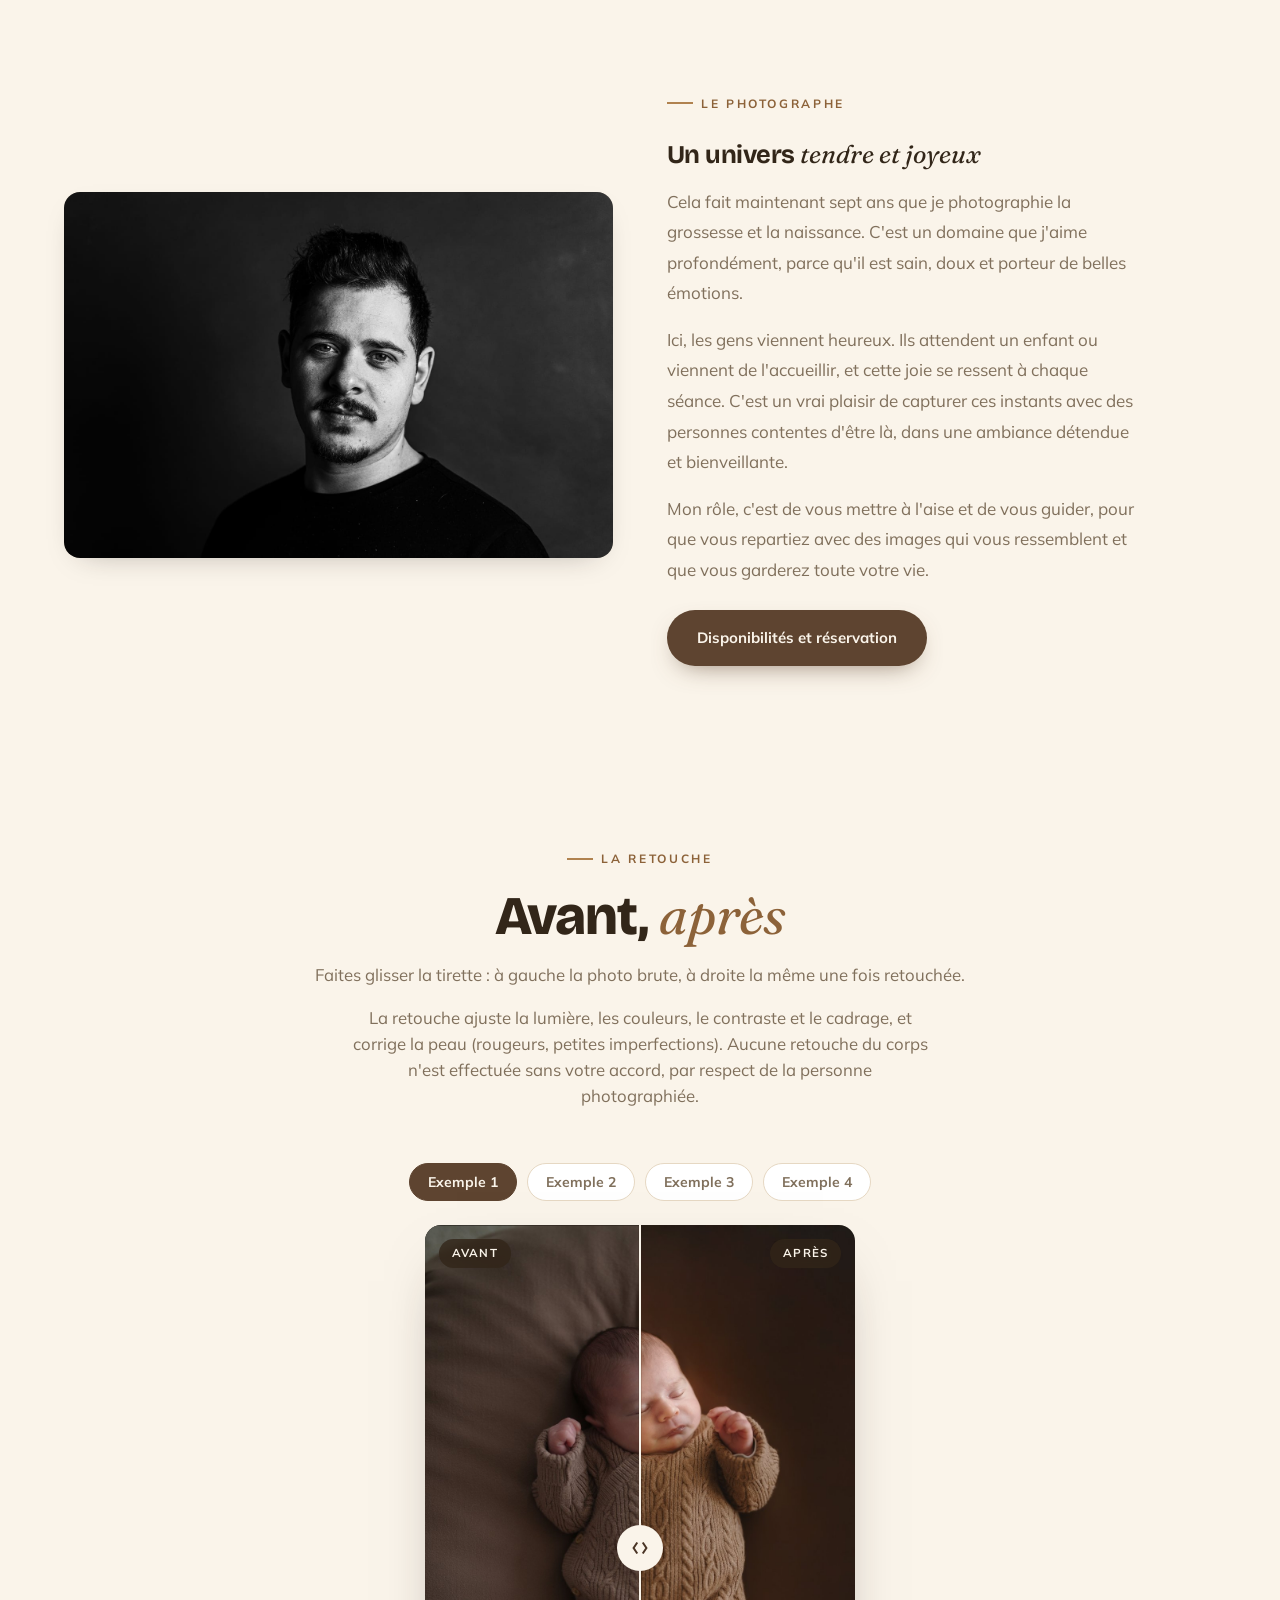
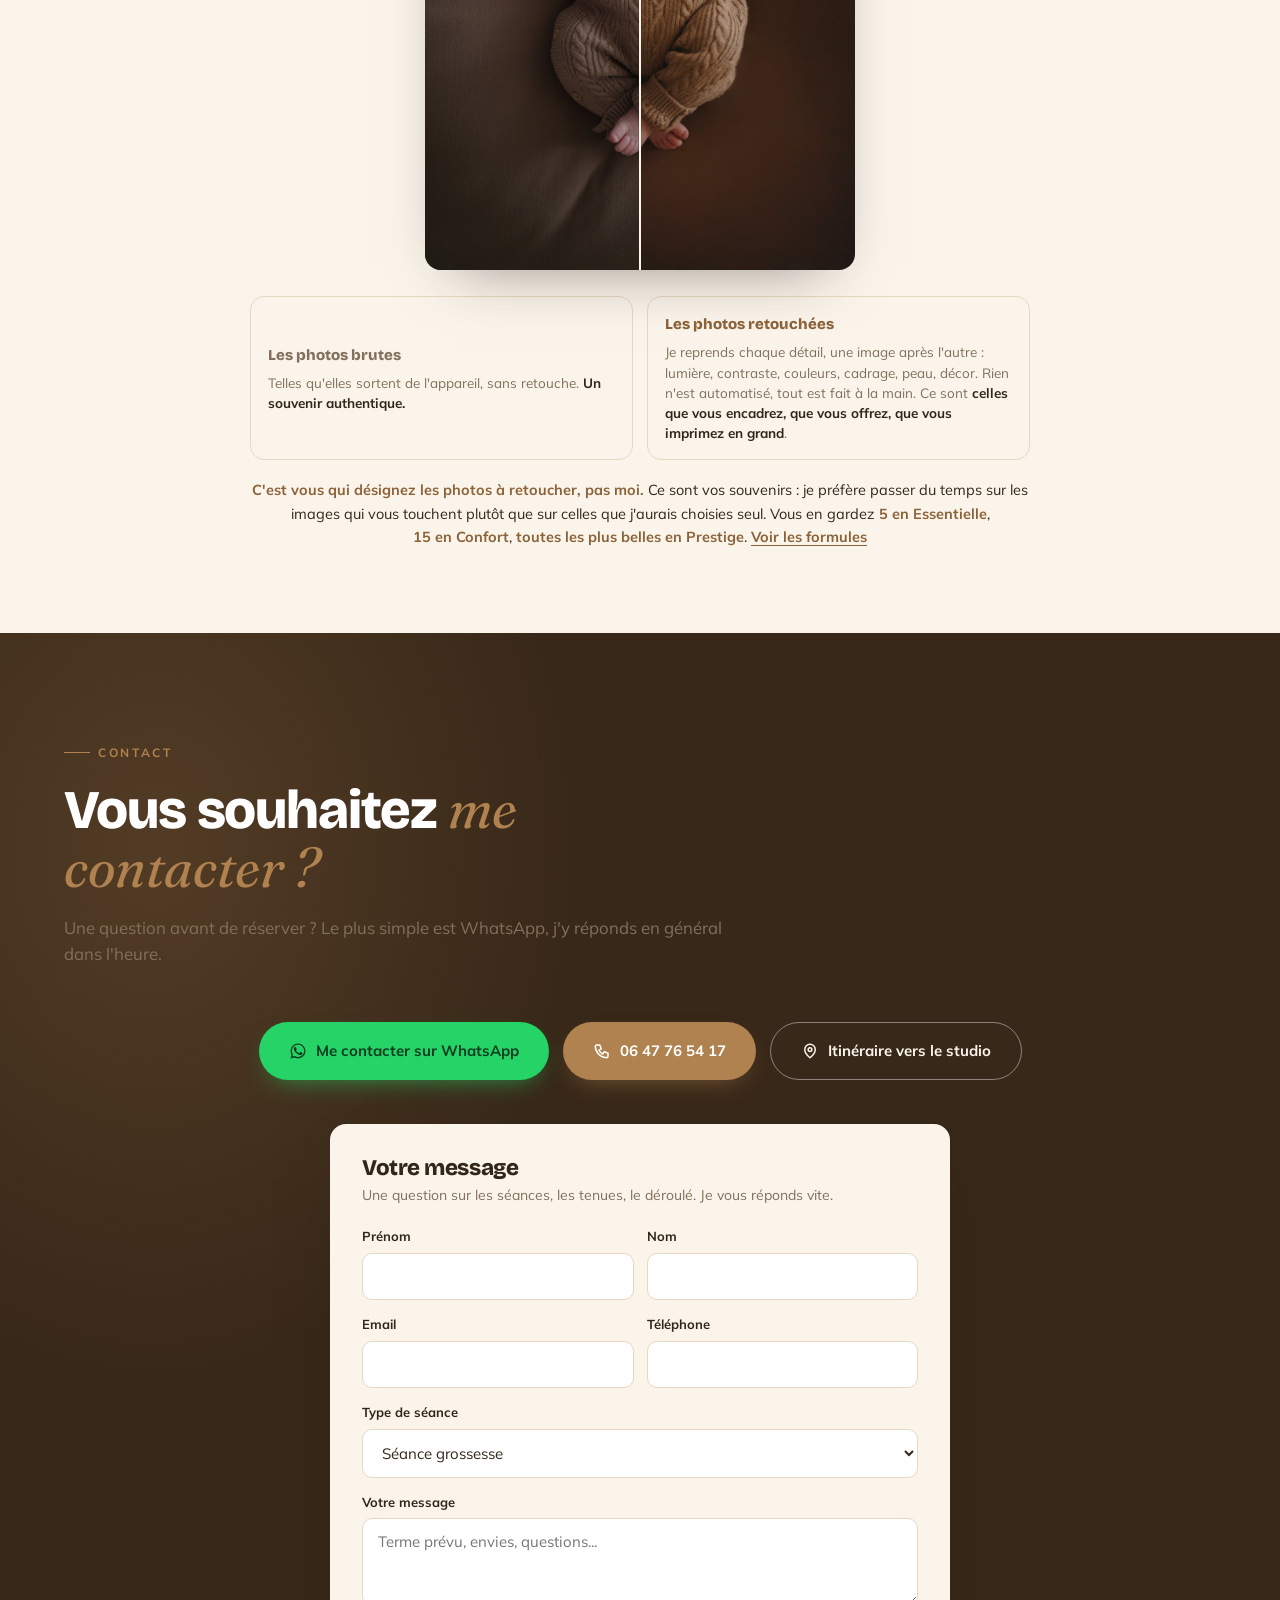
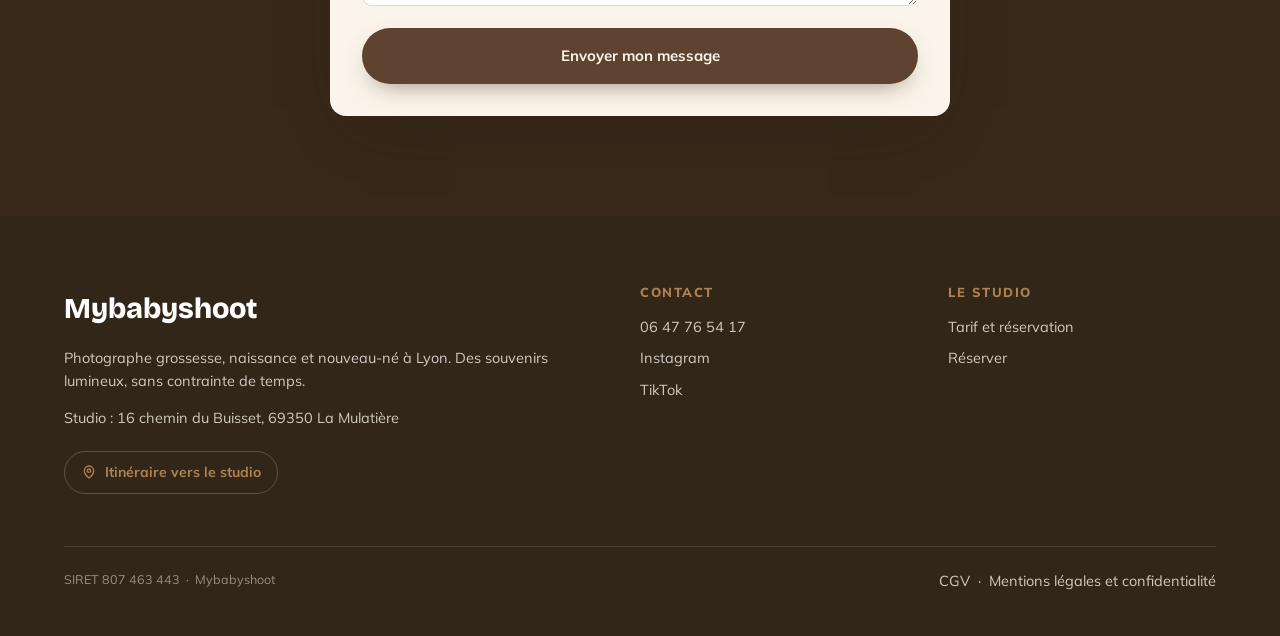
==== commit 04eb7846: "Noel 2026 : habillage complet et offres, en sommeil jusqu'a l'interrupteur Rien ne change pour les v" ====
--- a/index.html
+++ b/index.html
@@ -124,12 +124,20 @@
   }
 }
 </script>
-<link rel="stylesheet" href="css/styles.css?v=43">
+<link rel="stylesheet" href="css/styles.css?v=45">
+<link rel="stylesheet" href="css/noel.css?v=1">
 <script>
 /* Le theme retenu de la derniere visite est applique tout de suite, sinon
    la page changerait de couleur une fois le serveur interroge. Il est
-   confirme ou corrige juste apres par js/app.js. */
-try{ if(localStorage.getItem('mbsTheme')==='noel') document.documentElement.setAttribute('data-noel',''); }catch(e){}
+   confirme ou corrige juste apres par js/app.js.
+   ?apercu=noel dans l'adresse montre l'habillage de Noel sans l'activer
+   pour les visiteurs (rien n'est retenu). */
+try{
+  if(/[?&]apercu=noel\b/.test(location.search) || localStorage.getItem('mbsTheme')==='noel'){
+    document.documentElement.setAttribute('data-noel','');
+    var tc=document.querySelector('meta[name="theme-color"]'); if(tc) tc.content='#B5122B';
+  }
+}catch(e){}
 </script>
 </head>
 <body>
@@ -154,11 +162,49 @@
 <!-- HERO -->
 <section class="hero" id="top">
   <div class="wrap hero-grid">
+    <!-- L'offre de Noel : cachee tant que html[data-offre] n'est pas pose
+         (habillage de Noel actif et offre pas encore finie, js/app.js).
+         Les prix barres viennent des formules (js/app.js), le serveur seul
+         applique la remise. -->
+    <div class="offre-noel" id="offreNoel">
+      <div class="on-txt">
+        <span class="on-tag">Offre de Noël · jusqu'au 26 décembre</span>
+        <p class="on-titre">Chez Mybabyshoot, c'est <span class="ser">vraiment Noël !</span></p>
+        <p class="on-remise">-100 € sur toutes les séances</p>
+        <p class="on-blague">Non, ce n'est pas une faute de frappe : le Père Noël a vérifié deux fois.</p>
+        <ul class="on-prix" id="onPrix"></ul>
+        <p class="on-sous">Grossesse, naissance, bébé ou famille. Réservez avant le 26 décembre, la séance peut avoir lieu plus tard. <b>Une idée cadeau originale :</b> offrez-la à une amie, une sœur, une collègue.</p>
+        <p class="on-note">Le pack grossesse + naissance aussi : 100 € de moins sur chaque séance, et 5 photos imprimées offertes, livrées chez vous. Bons cadeaux compris.</p>
+      </div>
+      <div class="on-droite">
+        <span class="on-fin">L'offre se termine dans</span>
+        <div class="on-compte" role="timer" aria-label="Temps restant avant la fin de l'offre">
+          <span><b data-compte="j">0</b>jours</span><span><b data-compte="h">00</b>heures</span><span><b data-compte="m">00</b>min</span><span><b data-compte="s">00</b>s</span>
+        </div>
+        <a href="#tarifs" class="btn btn-coral on-btn">Je réserve ma séance
+          <svg viewBox="0 0 24 24" fill="none" stroke="currentColor" stroke-width="2.5" aria-hidden="true"><path d="M5 12h14M13 6l6 6-6 6"/></svg></a>
+        <a href="#tarifs" class="btn on-btn on-btn-cadeau js-gift-nav">
+          <svg viewBox="0 0 24 24" fill="none" stroke="currentColor" stroke-width="1.8" aria-hidden="true"><path d="M20 12v8H4v-8"/><path d="M2 7h20v5H2z"/><path d="M12 22V7"/><path d="M12 7H7.5a2.5 2.5 0 0 1 0-5C11 2 12 7 12 7z"/><path d="M12 7h4.5a2.5 2.5 0 0 0 0-5C13 2 12 7 12 7z"/></svg>
+          J'offre une séance</a>
+      </div>
+      <!-- Le mini-shoot special Noel, aux couleurs du pain d'epices : les
+           quatre dimanches de decembre, ouverts pour lui seul (dates et
+           heures : OFFRE_MINI, mbs-lib.mjs). -->
+      <div class="on-mini">
+        <div class="on-mini-t">
+          <span class="on-mini-tag">Nouveau · uniquement le dimanche</span>
+          <p class="on-mini-titre">Le mini-shoot spécial Noël à <b>97 €</b></p>
+          <p class="on-mini-sous">45 minutes au studio et 5 photos retouchées, les dimanches 6, 13, 20 et 27 décembre : j'ouvre exceptionnellement le studio le dimanche, rien que pour eux. À offrir aussi en bon cadeau.</p>
+        </div>
+        <a href="#tarifs" class="btn on-btn on-btn-mini js-mini">Réserver un mini-shoot
+          <svg viewBox="0 0 24 24" fill="none" stroke="currentColor" stroke-width="2.5" aria-hidden="true"><path d="M5 12h14M13 6l6 6-6 6"/></svg></a>
+      </div>
+    </div>
     <div class="reveal">
       <span class="hero-badge"><span class="stars">★★★★★</span> <b id="heroRating">5,0</b> sur Google &nbsp;·&nbsp; Lyon</span>
       <h1>Ces instants ne reviennent pas.<br>Gardez-les <span class="ser">pour toujours.</span></h1>
       <div class="hero-promesse">
-        <span class="hp-tag">Quelle que soit la formule</span>
+        <span class="hp-tag">Quelle que soit la formule<span class="hors-mini"> (hors mini-shoot)</span></span>
         <b>Toutes vos photos, le jour même.</b>
         <span>Votre galerie privée est créée juste après la séance : vous y téléchargez <strong>l'intégralité des images, brutes et sans retouche</strong>. Pas une sélection choisie à votre place, pas de supplément, pas d'attente. Et c'est vous, ensuite, qui désignez celles que je retouche.</span>
       </div>
@@ -276,7 +322,7 @@
       <h2>Tout est <span class="ser">déjà inclus</span></h2>
     </div>
     <div class="incl-grid reveal">
-      <div class="incl incl-top"><span class="ic"><svg viewBox="0 0 24 24" fill="none" stroke-width="2"><rect x="7" y="3" width="14" height="14" rx="2"/><path d="M17 17v2a2 2 0 0 1-2 2H5a2 2 0 0 1-2-2V9a2 2 0 0 1 2-2h2"/><path d="M11 7v6M8 10h6"/></svg></span><b>Toutes vos photos brutes</b><span class="d">Une galerie privée sera créée à la fin de votre séance : vous pourrez télécharger vos photos brutes le jour même. Elles sont toutes incluses, dans chaque formule !</span></div>
+      <div class="incl incl-top"><span class="ic"><svg viewBox="0 0 24 24" fill="none" stroke-width="2"><rect x="7" y="3" width="14" height="14" rx="2"/><path d="M17 17v2a2 2 0 0 1-2 2H5a2 2 0 0 1-2-2V9a2 2 0 0 1 2-2h2"/><path d="M11 7v6M8 10h6"/></svg></span><b>Toutes vos photos brutes</b><span class="d">Une galerie privée sera créée à la fin de votre séance : vous pourrez télécharger vos photos brutes le jour même. Elles sont toutes incluses, dans chaque formule<span class="hors-mini"> (hors mini-shoot du dimanche)</span> !</span></div>
       <div class="incl"><span class="ic"><svg viewBox="0 0 24 24" fill="none" stroke-width="2"><circle cx="12" cy="12" r="9"/><path d="M12 7v5l3 2"/></svg></span><b>Durée de séance confort</b><span class="d">Les créneaux sont espacés de 4 heures : on ne regarde jamais la montre, vous n'êtes jamais pressés par le temps.</span></div>
       <div class="incl"><span class="ic"><svg viewBox="0 0 24 24" fill="none" stroke-width="2"><path d="M4 7l4-3h8l4 3-3 3v9H7v-9z"/></svg></span><b>Dressing complet</b><span class="d">Robes, kimonos, bodys, voilages, tenues et langes pour bébé, petits accessoires. Tout est prêté sur place.</span></div>
       <div class="incl"><span class="ic"><svg viewBox="0 0 24 24" fill="none" stroke-width="2"><rect x="3" y="5" width="18" height="14" rx="2"/><path d="M3 15l5-4 4 3 3-2 6 4"/></svg></span><b>Décors multiples</b><span class="d">4 à 5 décors sont installés pendant les séances naissance. Dites-moi si l'un vous plaît plus que les autres.</span></div>
@@ -323,6 +369,7 @@
             <button type="button" class="seg-btn active" data-mode="grossesse">Grossesse</button>
             <button type="button" class="seg-btn" data-mode="naissance">Naissance</button>
             <button type="button" class="seg-btn" data-mode="bebe">Bébé</button>
+            <button type="button" class="seg-btn seg-famille" data-mode="famille">Famille</button>
             <button type="button" class="seg-btn seg-duo" data-mode="duo">Pack grossesse + naissance</button>
           </div>
           <div class="gammes" id="gammes"></div>
@@ -595,7 +642,7 @@
   </div>
 </div>
 
-<script src="js/bon.js?v=5"></script>
-<script src="js/app.js?v=62"></script>
+<script src="js/bon.js?v=6"></script>
+<script src="js/app.js?v=63"></script>
 </body>
 </html>
--- a/css/styles.css
+++ b/css/styles.css
@@ -633,7 +633,11 @@
   background:var(--cream-2);border-radius:9px;padding:9px 11px}
 
 .promo-field{margin-top:2px}
-.promo-field .opt{font-weight:400;color:var(--ink-soft);font-size:12.5px}
+/* "(facultatif)" dans une etiquette : la classe .opt est aussi celle des
+   options du configurateur (cadre, marge, fond), qu'il faut annuler ici,
+   sinon la mention s'affichait comme un faux champ sous l'etiquette. */
+.field label .opt{display:inline;border:0;border-radius:0;padding:0;margin:0;background:none;cursor:auto;
+  font-weight:400;color:var(--ink-soft);font-size:12.5px}
 .promo-row{display:flex;gap:8px}
 .promo-row input{flex:1;text-transform:uppercase}
 .promo-row .btn{flex:none;padding:12px 18px;white-space:nowrap}
@@ -808,12 +812,6 @@
 .ext-msg.err{color:#a8443a;font-weight:600}
 .book-lieu{font-size:13px;color:var(--coral-deep);font-weight:700;margin:6px 0 0}
 
-/* =====================================================================
-   HABILLAGE DE NOEL
-   Active depuis le CRM. On ne change pas la structure du site : on
-   reteinte la palette (sapin, or, un rouge discret sur la creme) et on
-   ajoute quelques touches. L'univers doux du studio reste reconnaissable.
-   ===================================================================== */
 /* ---------- bandeau cookies ---------- */
 .cookiebar{
   position:fixed; left:0; right:0; bottom:0; z-index:9999;
@@ -850,24 +848,5 @@
 .gstyle.on::after{content:"";position:absolute;right:4px;top:4px;width:7px;height:7px;
   border-radius:99px;background:var(--cta,#5E4430);}
 
-html[data-noel]{
-  --cream:#FBF6EF;
-  --cream-2:#EFE6DA;
-  --ink:#26312B;
-  --ink-soft:#6E7A72;
-  --coral:#9A6B4A;
-  --coral-deep:#8A3F3B;      /* rouge chaud, pour les accents */
-  --blush:#E6DCCB;
-  --gold:#C9A961;
-  --line:#DFD5C6;
-  --cta:#2F4A3C;             /* vert sapin profond */
-  --wine:#3A4A40;
-  --wine-deep:#26312B;
-}
-html[data-noel] .btn-coral{background:var(--cta);box-shadow:0 10px 26px -12px rgba(47,74,60,.65)}
-html[data-noel] .btn-coral:hover{background:#24382E}
-html[data-noel] .proof-band{background:var(--cta)}
-html[data-noel] .eyebrow::before{background:var(--gold)}
-
-html[data-noel] .hero-badge{border-color:var(--gold)}
-
+/* L'habillage de Noel est dans css/noel.css. */
+
--- a/css/noel.css
+++ b/css/noel.css
@@ -0,0 +1,366 @@
+/* =====================================================================
+   HABILLAGE DE NOEL
+   Matt l'active depuis son CRM (ou ?apercu=noel dans l'adresse pour le
+   regarder sans rien activer). Tout est sous html[data-noel] : sans
+   l'attribut, cette feuille ne change rien.
+   On ne touche ni au HTML ni aux liens ni aux boutons : la palette passe
+   au rouge, vert sapin et or, et les decors (sapin, cadeaux, sucres
+   d'orge, guirlandes, neige) sont des images de fond posees sur des
+   pseudo-elements, sans clic possible.
+   ===================================================================== */
+html[data-noel]{
+  --cream:#FFF9F1;
+  --cream-2:#F7EADB;
+  --ink:#1E2B24;
+  --ink-soft:#5E6B63;
+  --wine:#1B4D33;            /* vert sapin, pour les sections sombres */
+  --wine-deep:#0F3624;
+  --coral:#C8102E;           /* rouge de Noel, pour les accents */
+  --coral-deep:#A10E26;
+  --blush:#FBE3DE;
+  --gold:#D9A93F;
+  --line:#EBD9C4;
+  --cta:#B5122B;             /* boutons principaux en rouge */
+  --noel-or:#F2C14E;
+  --noel-sapin:#123F2A;
+  --noel-rayure:repeating-linear-gradient(-45deg,#C8102E 0 7px,#FFF9F1 7px 14px);
+}
+
+/* Le fond de page : quelques flocons tres pales, comme un papier cadeau. */
+html[data-noel] body{background:url(../images/noel/flocons.svg) 0 0/160px 160px,var(--cream)}
+html[data-noel] .gallery,
+html[data-noel] .compare,
+html[data-noel] .about{background:transparent}
+
+/* Le petit trait devant les sur-titres devient un sucre d'orge. */
+html[data-noel] .eyebrow::before{height:5px;border-radius:3px;background:var(--noel-rayure);
+  box-shadow:0 0 0 1px rgba(200,16,46,.25)}
+
+/* Les boutons principaux en rouge, le survol en vert sapin. */
+html[data-noel] .btn-coral{box-shadow:0 10px 26px -12px rgba(181,18,43,.7)}
+html[data-noel] .btn-coral:hover{background:var(--wine);box-shadow:0 16px 32px -14px rgba(27,77,51,.8)}
+
+/* La neige qui tombe : deux tailles de flocons sur une couche qui glisse
+   d'exactement une hauteur de motif, la boucle ne se voit donc pas. */
+html[data-noel] .hero::before,
+html[data-noel] .reserve::after,
+html[data-noel] .mobile-nav::before{
+  content:"";position:absolute;left:0;right:0;top:-480px;bottom:0;pointer-events:none;z-index:0;
+  background-image:
+    radial-gradient(circle at 20px 30px,rgba(255,255,255,.85) 0 2px,transparent 2.6px),
+    radial-gradient(circle at 92px 128px,rgba(255,255,255,.7) 0 1.5px,transparent 2.1px),
+    radial-gradient(circle at 160px 62px,rgba(255,255,255,.8) 0 1.8px,transparent 2.4px),
+    radial-gradient(circle at 212px 190px,rgba(255,255,255,.6) 0 1.4px,transparent 2px),
+    radial-gradient(circle at 58px 204px,rgba(255,255,255,.75) 0 1.7px,transparent 2.3px),
+    radial-gradient(circle at 130px 226px,rgba(255,255,255,.55) 0 1.2px,transparent 1.8px),
+    radial-gradient(circle at 70px 90px,rgba(255,255,255,.9) 0 3px,transparent 3.6px),
+    radial-gradient(circle at 330px 260px,rgba(255,255,255,.85) 0 2.8px,transparent 3.4px),
+    radial-gradient(circle at 410px 40px,rgba(255,255,255,.8) 0 3.2px,transparent 3.8px),
+    radial-gradient(circle at 250px 400px,rgba(255,255,255,.75) 0 2.6px,transparent 3.2px);
+  background-size:240px 240px,240px 240px,240px 240px,240px 240px,240px 240px,240px 240px,
+    480px 480px,480px 480px,480px 480px,480px 480px;
+  animation:noel-neige 22s linear infinite;
+}
+@keyframes noel-neige{to{transform:translateY(480px)}}
+
+/* ---------- En-tete : un bandeau rouge et une guirlande lumineuse ---------- */
+html[data-noel] header,
+html[data-noel] header.scrolled{background:linear-gradient(180deg,#C8102E,#A50E25);
+  backdrop-filter:none;box-shadow:0 6px 18px -12px rgba(80,0,12,.7)}
+html[data-noel] header .brand{color:#fff}
+html[data-noel] header .nav a{color:rgba(255,255,255,.92)}
+html[data-noel] header .nav a:hover{color:var(--noel-or)}
+html[data-noel] header .nav .btn{background:#FFF9F1;color:#A50E25;box-shadow:0 8px 20px -12px rgba(0,0,0,.5)}
+html[data-noel] header .nav .btn:hover{background:var(--noel-or);color:#3B2A08}
+html[data-noel] header .burger span{background:#fff}
+html[data-noel] header::after{content:"";position:absolute;left:0;right:0;top:100%;height:30px;
+  background:url(../images/noel/guirlande.svg) 0 0/140px 34px repeat-x;pointer-events:none;
+  transition:opacity .4s;animation:noel-scintille 2.6s ease-in-out infinite alternate}
+html[data-noel] header.scrolled::after{opacity:0}
+@keyframes noel-scintille{from{filter:brightness(.9)}to{filter:brightness(1.25) saturate(1.15)}}
+/* Le lien du bon cadeau prend un petit paquet : c'est la saison des cadeaux. */
+html[data-noel] .nav .js-gift-nav,
+html[data-noel] .mobile-nav .js-gift-nav{display:inline-flex;align-items:center;gap:7px}
+html[data-noel] .nav .js-gift-nav::before{content:"";width:17px;height:17px;flex:none;
+  background:url(../images/noel/cadeau.svg) center/contain no-repeat;
+  filter:drop-shadow(0 0 1px rgba(255,255,255,.7))}
+html[data-noel] .mobile-nav .js-gift-nav::before{content:"";width:30px;height:30px;flex:none;
+  background:url(../images/noel/cadeau.svg) center/contain no-repeat}
+
+/* Menu du telephone : une nuit de Noel, guirlande en haut, neige derriere. */
+html[data-noel] .mobile-nav{background:linear-gradient(180deg,#14492F,#0C2F1F);overflow:hidden}
+html[data-noel] .mobile-nav::after{content:"";position:absolute;left:0;right:0;top:0;height:34px;
+  background:url(../images/noel/guirlande.svg) 0 0/140px 34px repeat-x;pointer-events:none}
+html[data-noel] .mobile-nav a{position:relative;z-index:1}
+html[data-noel] .mobile-nav .close{z-index:2;top:40px}
+
+/* ---------- Haut de page : une nuit verte, la neige, et le sapin ---------- */
+html[data-noel] .hero{overflow:hidden;padding-bottom:220px;background:
+  radial-gradient(70% 55% at 85% 8%,rgba(242,193,78,.20),transparent 60%),
+  radial-gradient(60% 60% at 0% 100%,rgba(200,16,46,.28),transparent 60%),
+  linear-gradient(180deg,#0F3B27 0%,#14492F 100%)}
+html[data-noel] .hero .wrap{position:relative;z-index:2}
+/* La scene posee sur la neige : la maison du Pere Noel a gauche (fenetres
+   eclairees a la bougie), au milieu le Pere Noel qui photographie ses
+   rennes (flash), le grand sapin et les cadeaux a droite. Les animations
+   vivent dans les SVG eux-memes, et s'arretent si le telephone demande
+   moins de mouvement. Seul le sol s'etire avec la largeur. */
+html[data-noel] .hero::after{content:"";position:absolute;left:0;right:0;bottom:0;height:220px;
+  z-index:1;pointer-events:none;background:
+  url(../images/noel/sapin.svg) right max(20px,calc(50% - 590px)) bottom 28px/auto 190px no-repeat,
+  url(../images/noel/cadeaux.svg) right max(150px,calc(50% - 460px)) bottom 26px/auto 64px no-repeat,
+  url(../images/noel/pere-noel-photo.svg) center bottom 22px/auto 118px no-repeat,
+  url(../images/noel/maison.svg) left max(16px,calc(50% - 594px)) bottom 22px/auto 150px no-repeat,
+  url(../images/noel/sol.svg) center bottom/100% 72px no-repeat}
+html[data-noel] .hero-badge{border-color:var(--gold)}
+html[data-noel] .hero h1{color:#fff}
+html[data-noel] .hero h1 .ser{color:var(--noel-or)}
+html[data-noel] .hero-promesse{background:rgba(255,255,255,.08);border-left-color:var(--noel-or)}
+html[data-noel] .hero-promesse .hp-tag{color:var(--noel-or)}
+html[data-noel] .hero-promesse b,
+html[data-noel] .hero-promesse strong{color:#fff}
+html[data-noel] .hero-promesse span{color:rgba(255,249,241,.82)}
+html[data-noel] .hero-sub{color:rgba(255,249,241,.8)}
+html[data-noel] .hero-sub strong{color:#fff}
+html[data-noel] .hero-3x{box-shadow:0 12px 26px -14px rgba(0,0,0,.6)}
+html[data-noel] .hero-3x-b{background:var(--noel-or);color:#8E0A1F}
+html[data-noel] .hero .btn-ghost{color:#fff;border-color:rgba(255,255,255,.45)}
+html[data-noel] .hero .btn-ghost:hover{color:var(--noel-or);border-color:var(--noel-or)}
+/* Le bon cadeau, comme une etiquette nouee d'un ruban rouge. */
+html[data-noel] .hero-bon{border:2px solid var(--noel-or);box-shadow:inset 7px 0 0 var(--coral),0 14px 30px -18px rgba(0,0,0,.6);padding-left:22px}
+html[data-noel] .hero-bon>svg:first-child{color:var(--coral)}
+html[data-noel] .hero-bon:hover{border-color:#fff}
+html[data-noel] .hero-bulle-tel{border-color:var(--noel-or)}
+/* Les trois photos emballees comme un cadeau : le ruban passe dans les
+   espaces de la grille et le noeud se pose a leur croisement. */
+html[data-noel] .bento{position:relative}
+html[data-noel] .bento::before{content:"";position:absolute;left:calc(50% - 7px);width:14px;top:-8px;bottom:-8px;
+  background:linear-gradient(90deg,#E2B04A 0 2px,#C8102E 2px 12px,#E2B04A 12px);border-radius:3px;pointer-events:none}
+html[data-noel] .bento::after{content:"";position:absolute;left:calc(50% - 42px);right:-8px;
+  top:calc((100% - 14px) * .6 + 7px - 30px);height:60px;z-index:3;pointer-events:none;background:
+  url(../images/noel/noeud.svg) left center/84px 55px no-repeat,
+  linear-gradient(180deg,#E2B04A 0 2px,#C8102E 2px 12px,#E2B04A 12px) right center/calc(100% - 42px) 14px no-repeat}
+html[data-noel] .bento-tag{background:var(--coral);color:#fff}
+
+/* ---------- Ruban qui defile : rouge, bordé de sucre d'orge ---------- */
+html[data-noel] .proof-band{padding:25px 0;background:
+  var(--noel-rayure) top/100% 7px no-repeat,
+  var(--noel-rayure) bottom/100% 7px no-repeat,
+  #B5122B}
+html[data-noel] .marquee span{color:#fff}
+html[data-noel] .marquee span::after{content:"\2744\FE0E";color:var(--noel-or)}
+
+/* ---------- Chiffres et avis ---------- */
+html[data-noel] .stat{border-top:4px solid var(--coral)}
+html[data-noel] .stat:nth-child(even){border-top-color:#1F7A4D}
+html[data-noel] .rev{border-top:3px solid var(--coral)}
+html[data-noel] .rev:nth-child(even){border-top-color:#1F7A4D}
+/* Une branche de houx sous les titres centres. */
+html[data-noel] .head.center::after{content:"";display:block;width:120px;height:32px;margin:14px auto 0;
+  background:url(../images/noel/houx.svg) center/contain no-repeat}
+
+/* ---------- Compris dans chaque seance : vert sapin et guirlande ---------- */
+html[data-noel] .included{padding-top:70px}
+html[data-noel] .included::before{background:
+  url(../images/noel/guirlande.svg) 0 0/140px 34px repeat-x,
+  radial-gradient(50% 70% at 90% 10%,rgba(242,193,78,.18),transparent 60%)}
+html[data-noel] .included .eyebrow,
+html[data-noel] .included .head h2 .ser,
+html[data-noel] .incl-head h2 .ser,
+html[data-noel] .incl-link{color:var(--noel-or)}
+html[data-noel] .incl-top{box-shadow:inset 0 0 0 1px rgba(242,193,78,.55)}
+
+/* ---------- Formules et reservation ---------- */
+/* Deux sucres d'orge croises a cote du titre. */
+html[data-noel] .config .head{position:relative}
+html[data-noel] .config .head::after{content:"";position:absolute;right:0;top:-8px;width:40px;height:44px;
+  background:url(../images/noel/sucres-orge.svg) center/contain no-repeat;pointer-events:none}
+@media(min-width:981px){
+  html[data-noel] .config .head::after{right:-190px;top:-4px;width:124px;height:136px}
+}
+/* Les etapes numerotees deviennent des boules de Noel. */
+html[data-noel] .howto .hn,
+html[data-noel] .scard-h .n{position:relative;color:#fff;
+  background:radial-gradient(circle at 34% 30%,#FF6B7E 0,#C8102E 45%,#8E0A1F 100%);
+  box-shadow:0 6px 14px -6px rgba(142,10,31,.7)}
+html[data-noel] .howto .hn::before,
+html[data-noel] .scard-h .n::before{content:"";position:absolute;top:-5px;left:50%;width:11px;height:7px;
+  margin-left:-5.5px;border-radius:2px 2px 1px 1px;background:linear-gradient(90deg,#B8862E,#F2C14E,#B8862E)}
+html[data-noel] .howto li:nth-child(2) .hn,
+html[data-noel] .steps .scard:nth-child(2) .scard-h .n{background:radial-gradient(circle at 34% 30%,#5FD394 0,#1F7A4D 50%,#0F3B26 100%);
+  box-shadow:0 6px 14px -6px rgba(15,59,38,.7)}
+html[data-noel] .howto li:nth-child(3) .hn,
+html[data-noel] .steps .scard:nth-child(3) .scard-h .n{background:radial-gradient(circle at 34% 30%,#FFE59A 0,#E2B04A 50%,#A87A1F 100%);
+  color:#3B2A08;box-shadow:0 6px 14px -6px rgba(168,122,31,.7)}
+/* Chaque formule est un paquet : un ruban rouge sur le cote, noue en haut. */
+html[data-noel] .gamme{background:#fff;padding-left:40px}
+html[data-noel] .gamme::before{content:"";position:absolute;left:15px;top:-1.5px;bottom:-1.5px;width:8px;
+  background:linear-gradient(90deg,#A50E25,#E23B4F 50%,#A50E25);pointer-events:none}
+html[data-noel] .gamme::after{content:"";position:absolute;left:1px;top:-12px;width:36px;height:24px;
+  background:url(../images/noel/noeud.svg) center/contain no-repeat;pointer-events:none}
+html[data-noel] .gamme.gduo::before{background:linear-gradient(90deg,#B8862E,#F6D57E 50%,#B8862E)}
+html[data-noel] .gamme-tag{background:#1F7A4D}
+html[data-noel] .devis-h{background:linear-gradient(160deg,#14492F,#0C2F1F)}
+html[data-noel] .devis-h::after{background:radial-gradient(70% 130% at 95% 0%,rgba(242,193,78,.35),transparent 60%)}
+html[data-noel] .devis-h .eyebrow{color:var(--noel-or)}
+
+/* ---------- Contact : nuit de Noel, guirlande et neige ---------- */
+html[data-noel] .reserve{padding-top:120px}
+html[data-noel] .reserve::before{background:
+  url(../images/noel/guirlande.svg) 0 0/140px 34px repeat-x,
+  radial-gradient(55% 75% at 12% 18%,rgba(200,16,46,.25),transparent 60%)}
+html[data-noel] .reserve .wrap{z-index:1}
+html[data-noel] .reserve .head p{color:rgba(255,249,241,.75)}
+html[data-noel] .reserve .eyebrow,
+html[data-noel] .reserve .head h2 .ser,
+html[data-noel] .steps-list .sn{color:var(--noel-or)}
+
+/* ---------- Pied de page : de la neige posee sur le haut ---------- */
+html[data-noel] footer{position:relative;background:#0C2A1C;padding-top:96px}
+html[data-noel] footer::before{content:"";position:absolute;left:0;right:0;top:0;height:28px;
+  background:url(../images/noel/neige-bord.svg) 0 0/240px 28px repeat-x;pointer-events:none}
+html[data-noel] footer h4,
+html[data-noel] footer a:hover{color:var(--noel-or)}
+html[data-noel] .foot-itin{color:var(--noel-or)!important}
+html[data-noel] .foot-itin:hover{border-color:var(--noel-or)}
+
+/* ---------- Elements fixes : barre du bas, assistant, fenetres ---------- */
+html[data-noel] .mcta::before{content:"";position:absolute;left:0;right:0;top:-5px;height:5px;
+  background:var(--noel-rayure);pointer-events:none}
+/* L'assistant passe en vert et met son bonnet. */
+html[data-noel] .chat-fab{background:var(--wine);box-shadow:0 12px 30px -8px rgba(15,54,36,.55)}
+html[data-noel] .chat-fab::before{content:"";position:absolute;top:-17px;left:4px;width:40px;height:33px;
+  background:url(../images/noel/bonnet.svg) center/contain no-repeat;transform:rotate(-14deg);pointer-events:none}
+html[data-noel] .chat-head{background:var(--wine)}
+html[data-noel] .book-modal-inner{background:var(--noel-rayure) top/100% 6px no-repeat,var(--cream)}
+
+/* ---------- Telephone ---------- */
+@media(max-width:980px){
+  html[data-noel] .hero{padding-bottom:200px}
+  html[data-noel] .hero::after{height:200px}
+}
+@media(max-width:560px){
+  html[data-noel] .hero{padding-bottom:150px}
+  html[data-noel] .hero::after{height:150px;background:
+    url(../images/noel/sapin.svg) right 10px bottom 18px/auto 112px no-repeat,
+    url(../images/noel/cadeaux.svg) right 94px bottom 16px/auto 34px no-repeat,
+    url(../images/noel/pere-noel-photo.svg) left 104px bottom 14px/auto 54px no-repeat,
+    url(../images/noel/maison.svg) left 6px bottom 14px/auto 86px no-repeat,
+    url(../images/noel/sol.svg) center bottom/100% 48px no-repeat}
+  html[data-noel] header::after{height:24px;background-size:112px 27px}
+  html[data-noel] .reserve{padding-top:96px}
+  html[data-noel] footer{padding-top:84px}
+}
+
+/* =====================================================================
+   L'OFFRE DE NOEL : -100 EUROS SUR CHAQUE SEANCE, jusqu'au 26 decembre
+   html[data-offre] est pose par js/app.js quand l'habillage est actif et
+   que le code court encore. Sans lui, rien ne s'affiche.
+   Le mini-shoot du dimanche suit le meme attribut.
+   ===================================================================== */
+.offre-noel,.seg-famille,.hors-mini{display:none}
+html[data-offre] .seg-famille{display:block}
+html[data-offre] .hors-mini{display:inline}
+html[data-offre] .offre-noel{grid-column:1/-1;position:relative;z-index:3;
+  display:grid;grid-template-columns:1.35fr 1fr;gap:18px 34px;align-items:center;
+  margin:6px 0 0;padding:24px 28px 22px;border-radius:22px;
+  background:linear-gradient(#FFF9F1,#FFF9F1) padding-box,var(--noel-rayure) border-box;
+  border:6px solid transparent;box-shadow:0 26px 50px -24px rgba(0,0,0,.7)}
+/* Le noeud pose sur le cadre, comme sur un paquet. */
+html[data-offre] .offre-noel::before{content:"";position:absolute;left:22px;top:-30px;width:70px;height:46px;
+  background:url(../images/noel/noeud.svg) center/contain no-repeat;pointer-events:none}
+html[data-offre] .hero-grid{row-gap:36px}
+.on-tag{display:inline-block;background:var(--coral);color:#fff;font-weight:800;font-size:11.5px;
+  letter-spacing:.08em;text-transform:uppercase;padding:5px 12px;border-radius:999px}
+.on-titre{font-family:var(--display);font-weight:800;font-size:clamp(1.7rem,3.4vw,2.5rem);
+  line-height:1.05;letter-spacing:-.02em;color:var(--ink);margin:12px 0 8px}
+.on-titre b{color:var(--coral);white-space:nowrap}
+.on-titre .ser{color:var(--coral)}
+/* La remise, en tres gros, puis la petite blague. */
+.on-remise{margin:0 0 4px;font-family:var(--display);font-weight:800;font-size:clamp(2rem,4.6vw,3.2rem);
+  line-height:1;letter-spacing:-.03em;color:var(--coral)}
+.on-blague{margin:0 0 12px;font-family:var(--serif);font-style:italic;font-size:15px;color:var(--ink-soft)}
+/* Les trois formules, prix habituel barre puis prix avec le code. */
+.on-prix{list-style:none;margin:0 0 12px;padding:0;display:flex;flex-wrap:wrap;gap:6px 8px}
+.on-prix li{display:inline-flex;align-items:baseline;gap:6px;background:#fff;border:1.5px solid var(--line);
+  border-radius:999px;padding:5px 12px;font-size:13.5px;color:var(--ink)}
+.on-prix li span{font-weight:700}
+.on-prix s{color:var(--ink-soft);font-size:12.5px}
+.on-prix b{font-family:var(--display);font-weight:800;color:var(--coral);font-size:15px}
+.on-note{margin:8px 0 0;font-size:12px;color:var(--ink-soft)}
+.on-btn-cadeau{background:#fff;color:#1F7A4D;border:2px solid #1F7A4D}
+.on-btn-cadeau svg{width:18px;height:18px}
+.on-btn-cadeau:hover{background:#1F7A4D;color:#fff;transform:translateY(-3px)}
+.gift-noel{margin:10px 0 0;padding:10px 12px;border-radius:12px;background:rgba(31,122,77,.08);
+  font-size:13.5px;line-height:1.5;color:var(--ink)}
+.on-sous{font-size:14.5px;line-height:1.55;color:var(--ink-soft);margin:0}
+.on-sous b{color:var(--ink)}
+.on-droite{display:flex;flex-direction:column;gap:10px}
+.on-fin{font-size:11.5px;font-weight:800;letter-spacing:.12em;text-transform:uppercase;
+  color:var(--coral-deep);text-align:center}
+.on-compte{display:grid;grid-template-columns:repeat(4,1fr);gap:8px}
+.on-compte span{background:linear-gradient(180deg,#1A5638,#0F3B27);border-radius:12px;padding:8px 4px 7px;
+  text-align:center;font-size:10.5px;font-weight:700;letter-spacing:.06em;text-transform:uppercase;
+  color:rgba(255,255,255,.72);box-shadow:inset 0 -3px 0 rgba(0,0,0,.18)}
+.on-compte b{display:block;font-family:var(--display);font-weight:800;font-size:1.75rem;line-height:1.05;
+  color:#fff;font-variant-numeric:tabular-nums;letter-spacing:-.01em}
+.on-btn{width:100%}
+
+/* Le mini-shoot dans les formules : une carte comme les autres, juste
+   au-dessus de l'Essentielle, aux couleurs du pain d'epices (Matt : "une
+   petite touche de marron et de creme" au milieu du rouge et du vert). */
+.gamme-sous{display:block;margin-top:2px;font-family:var(--body);font-size:12px;font-weight:700;
+  letter-spacing:.02em;color:#8B5A2B}
+html[data-noel] .gamme.gmini{background:linear-gradient(180deg,#FFF9F1,#FBEBD6)}
+html[data-noel] .gamme.gmini::before{background:linear-gradient(90deg,#6B4220,#C68B59 50%,#6B4220)}
+html[data-noel] .gamme.gmini .gamme-prix{color:#7E4E25}
+html[data-noel] .gamme.gmini .gamme-3x{color:#8B5A2B}
+html[data-noel] .gamme.gmini.active{border-color:#8B5A2B;box-shadow:0 0 0 2px #8B5A2B}
+html[data-noel] .gamme.gmini .gamme-inc li::before{border-color:#8B5A2B}
+.gamme-tag-mini{background:#8B5A2B!important;color:#FFF3E0}
+/* Dans la fenetre de reservation : quelle seance, avant les dates. */
+.noel-choix{display:grid;grid-template-columns:1fr 1fr;gap:10px;margin-top:16px}
+.noel-choix-b{border:1.5px solid var(--line);background:#fff;border-radius:14px;padding:18px 10px;
+  font-family:var(--display);font-weight:800;font-size:16px;color:var(--ink);cursor:pointer;transition:.2s}
+.noel-choix-b:hover{border-color:var(--coral);color:var(--coral-deep);transform:translateY(-2px)}
+
+@media(max-width:760px){
+  html[data-offre] .offre-noel{grid-template-columns:1fr;padding:22px 18px 18px;gap:16px}
+  .on-compte b{font-size:1.5rem}
+}
+@media(max-width:420px){
+  .noel-type{flex-basis:calc(50% - 4px)}
+  .on-tag{font-size:10px;letter-spacing:.04em;padding:5px 10px}
+  .on-btn{padding:15px 14px;font-size:14px;gap:7px}
+}
+/* Pendant l'offre, les quatre seances en 2 x 2 sur telephone : seule, la
+   cinquieme (Famille) prenait toute une ligne. */
+@media(max-width:560px){
+  html[data-offre] #typeSeg .seg-btn:not(.seg-duo){flex:1 1 calc(50% - 5px)}
+}
+/* Le mini-shoot special Noel, en bas de l'encadre, sur toute sa largeur :
+   un biscuit de pain d'epices, pate brune et glacage blanc en pointilles. */
+.on-mini{grid-column:1/-1;display:grid;grid-template-columns:1.35fr 1fr;gap:12px 34px;align-items:center;
+  margin-top:4px;padding:18px 20px;border-radius:18px;border:2.5px dashed #FFF6E8;
+  background:radial-gradient(120% 140% at 0% 0%,#A86F3D 0,#8B5A2B 55%,#6E4421 100%);
+  box-shadow:0 0 0 4px #8B5A2B,0 16px 30px -18px rgba(70,35,10,.8)}
+.on-mini-tag{display:inline-block;background:#FFF3E0;color:#6B4220;font-weight:800;font-size:11px;
+  letter-spacing:.08em;text-transform:uppercase;padding:4px 10px;border-radius:999px}
+.on-mini-titre{font-family:var(--display);font-weight:800;font-size:clamp(1.25rem,2.4vw,1.6rem);line-height:1.1;
+  color:#FFF6E8;margin:8px 0 6px}
+.on-mini-titre b{color:#F6CF96;white-space:nowrap}
+.on-mini-sous{margin:0;font-size:14px;line-height:1.5;color:rgba(255,243,224,.9)}
+.on-btn-mini{background:#FFF3E0;color:#6B4220;box-shadow:0 10px 24px -12px rgba(50,25,8,.8)}
+.on-btn-mini:hover{background:#fff;color:#4E2E14;transform:translateY(-3px)}
+/* La mise en garde pour un nouveau-ne. */
+.mini-note{margin:10px 0 0;padding:10px 12px;border-radius:12px;background:#FFF4D6;border:1px solid #F2C14E;
+  font-size:13px;line-height:1.5;color:#5A4410}
+@media(max-width:760px){ .on-mini{grid-template-columns:1fr;padding:14px} }
+/* Le pack aux prix de Noel : le prix habituel barre, plus discret, et les
+   montants de l'addition jamais coupes en deux lignes. */
+html[data-noel] .duo-pick-p s{color:var(--ink-soft);font-size:.78em;font-weight:600;margin-right:2px}
+html[data-noel] .duo-sum span b{white-space:nowrap}
+/* Pendant Noel, le prix habituel barre devant le prix de Noel, sur les
+   cartes et dans le bon cadeau. */
+html[data-noel] .gamme-prix s{color:var(--ink-soft);font-size:.72em;font-weight:600;margin-right:3px}
+html[data-noel] .book-recap s{opacity:.7;margin-right:2px}
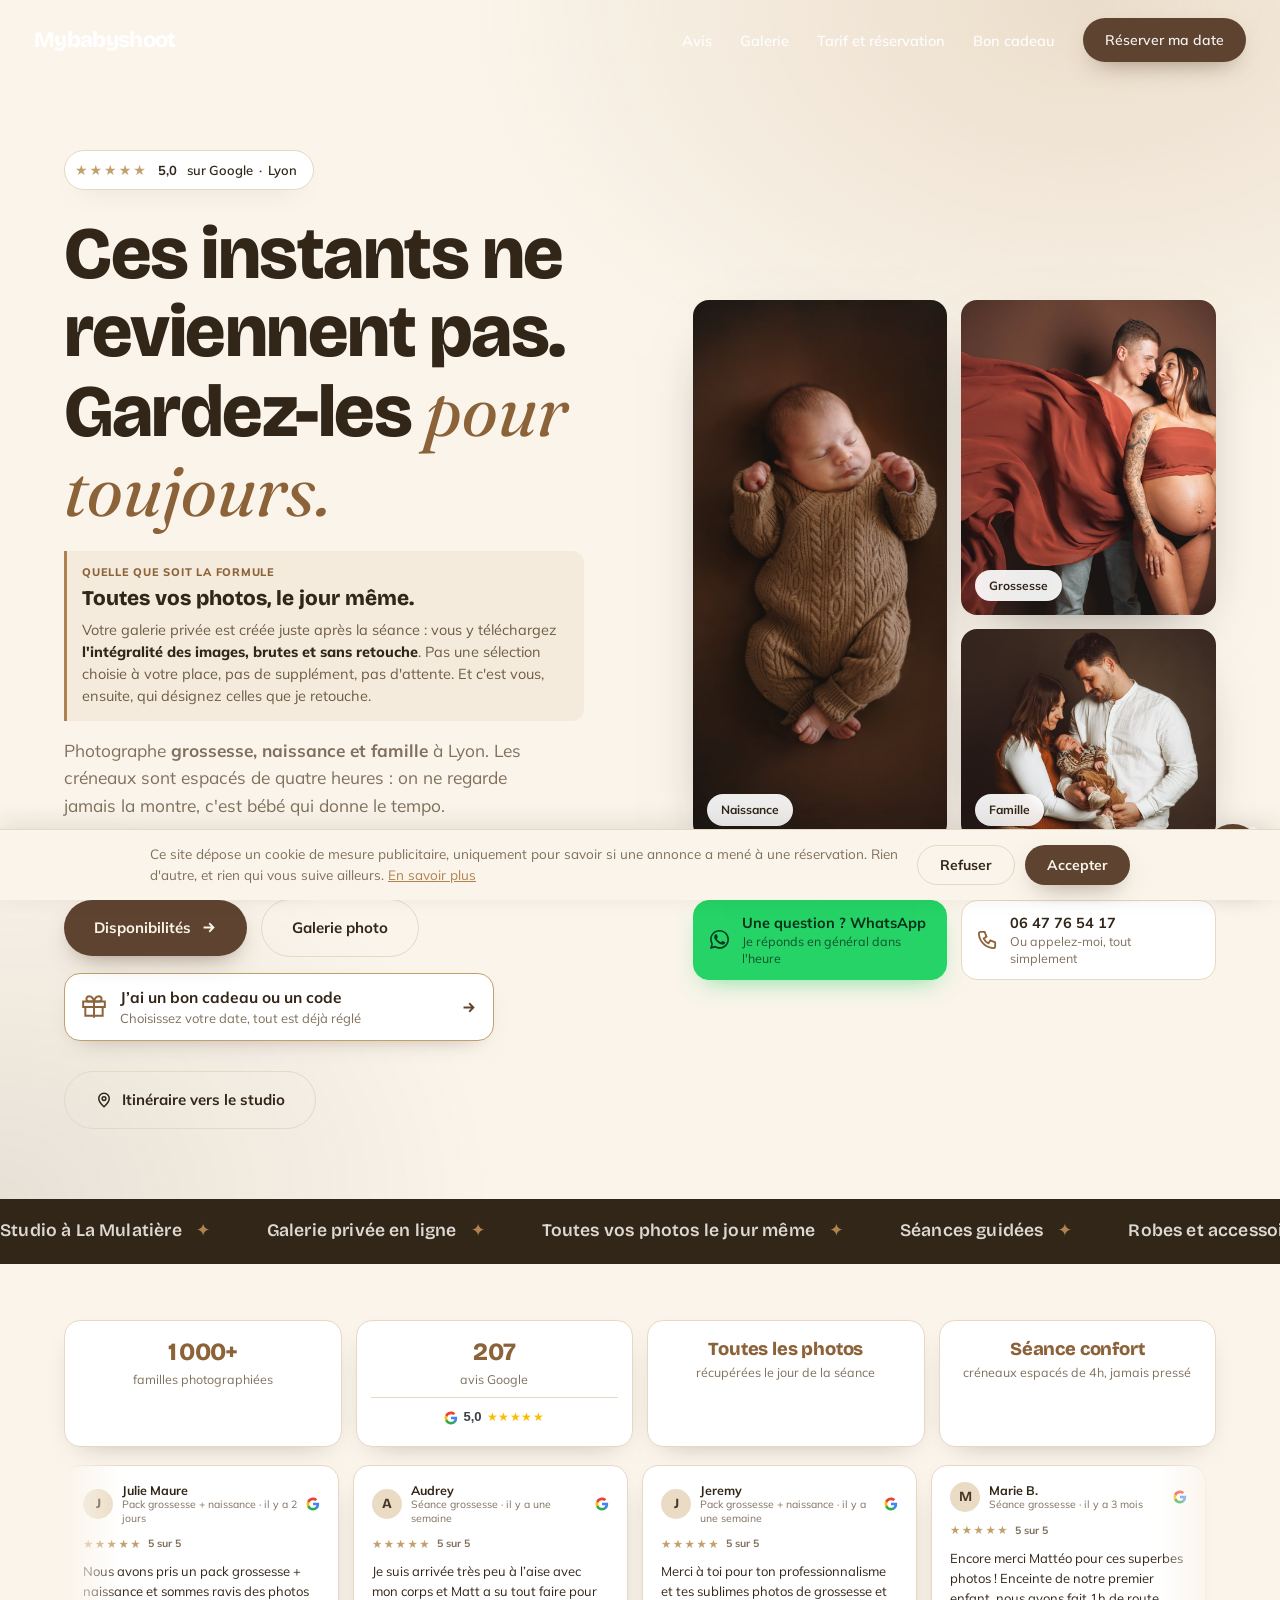
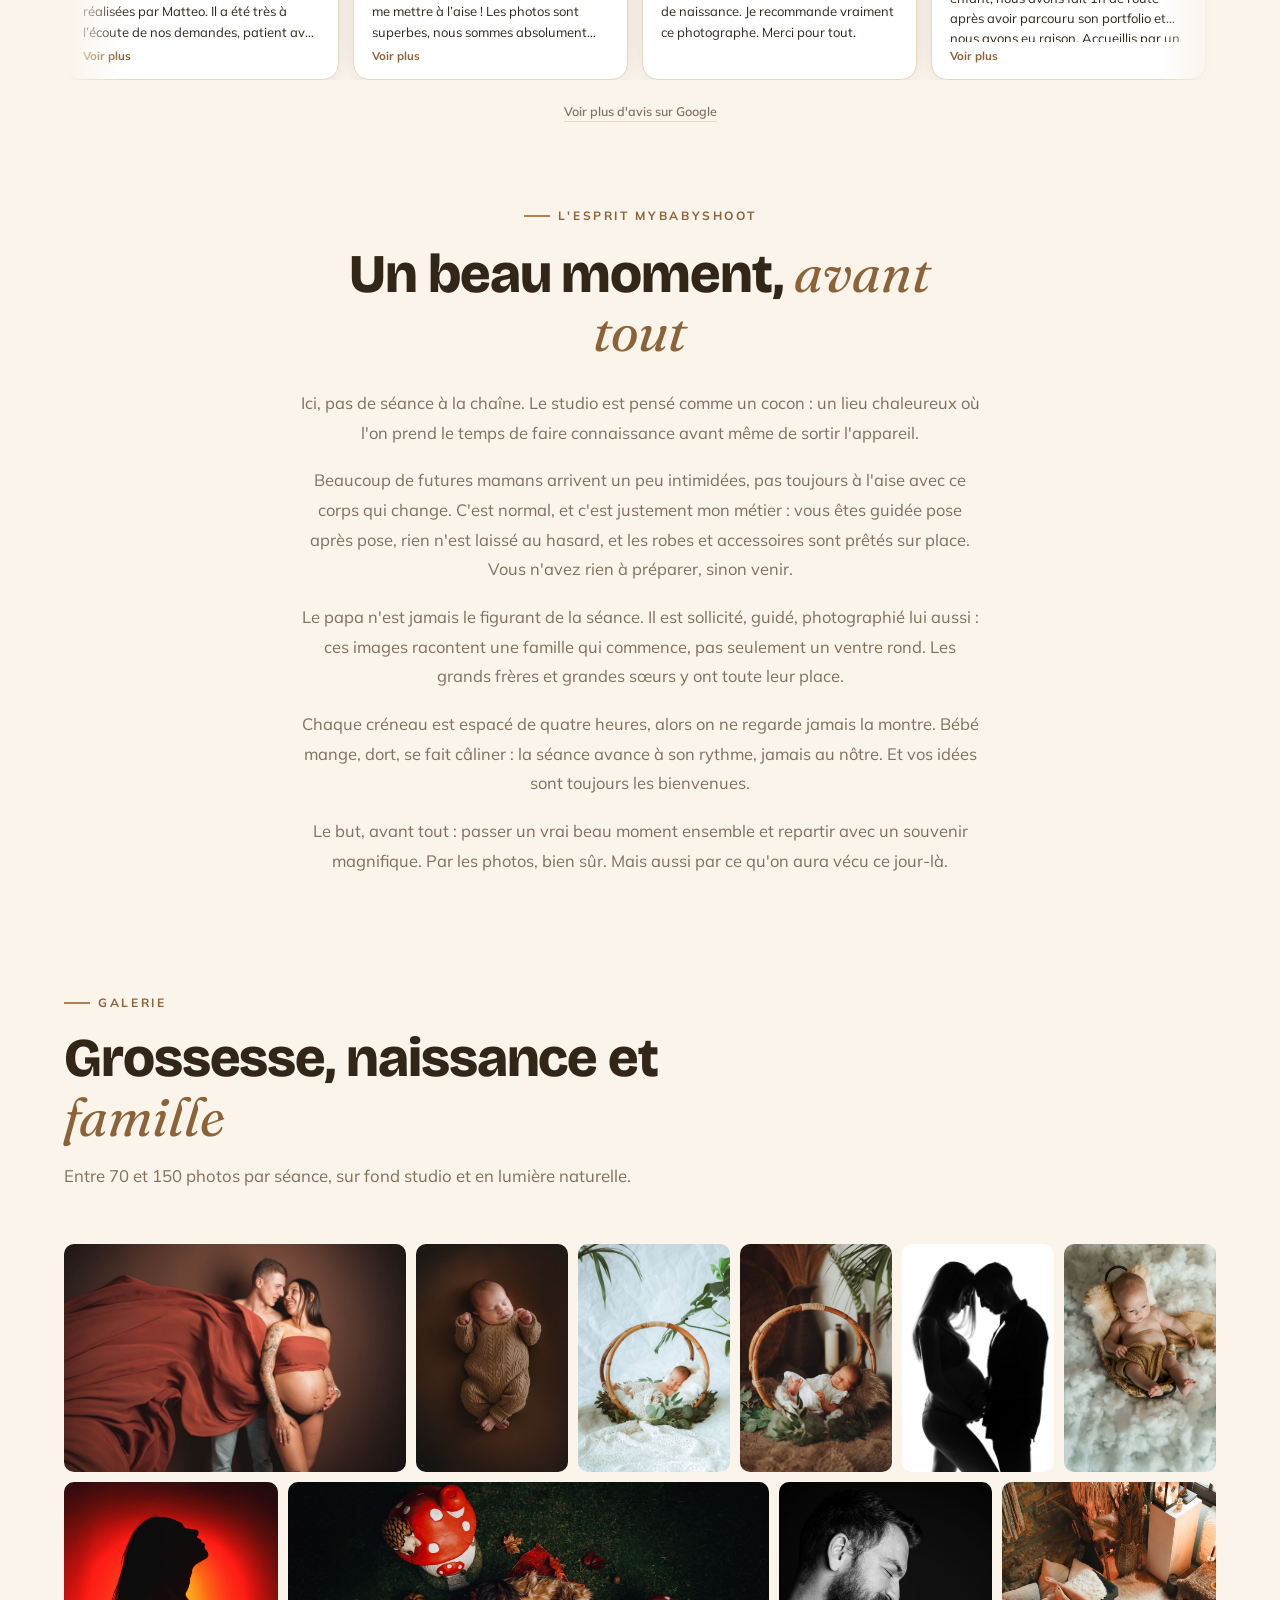
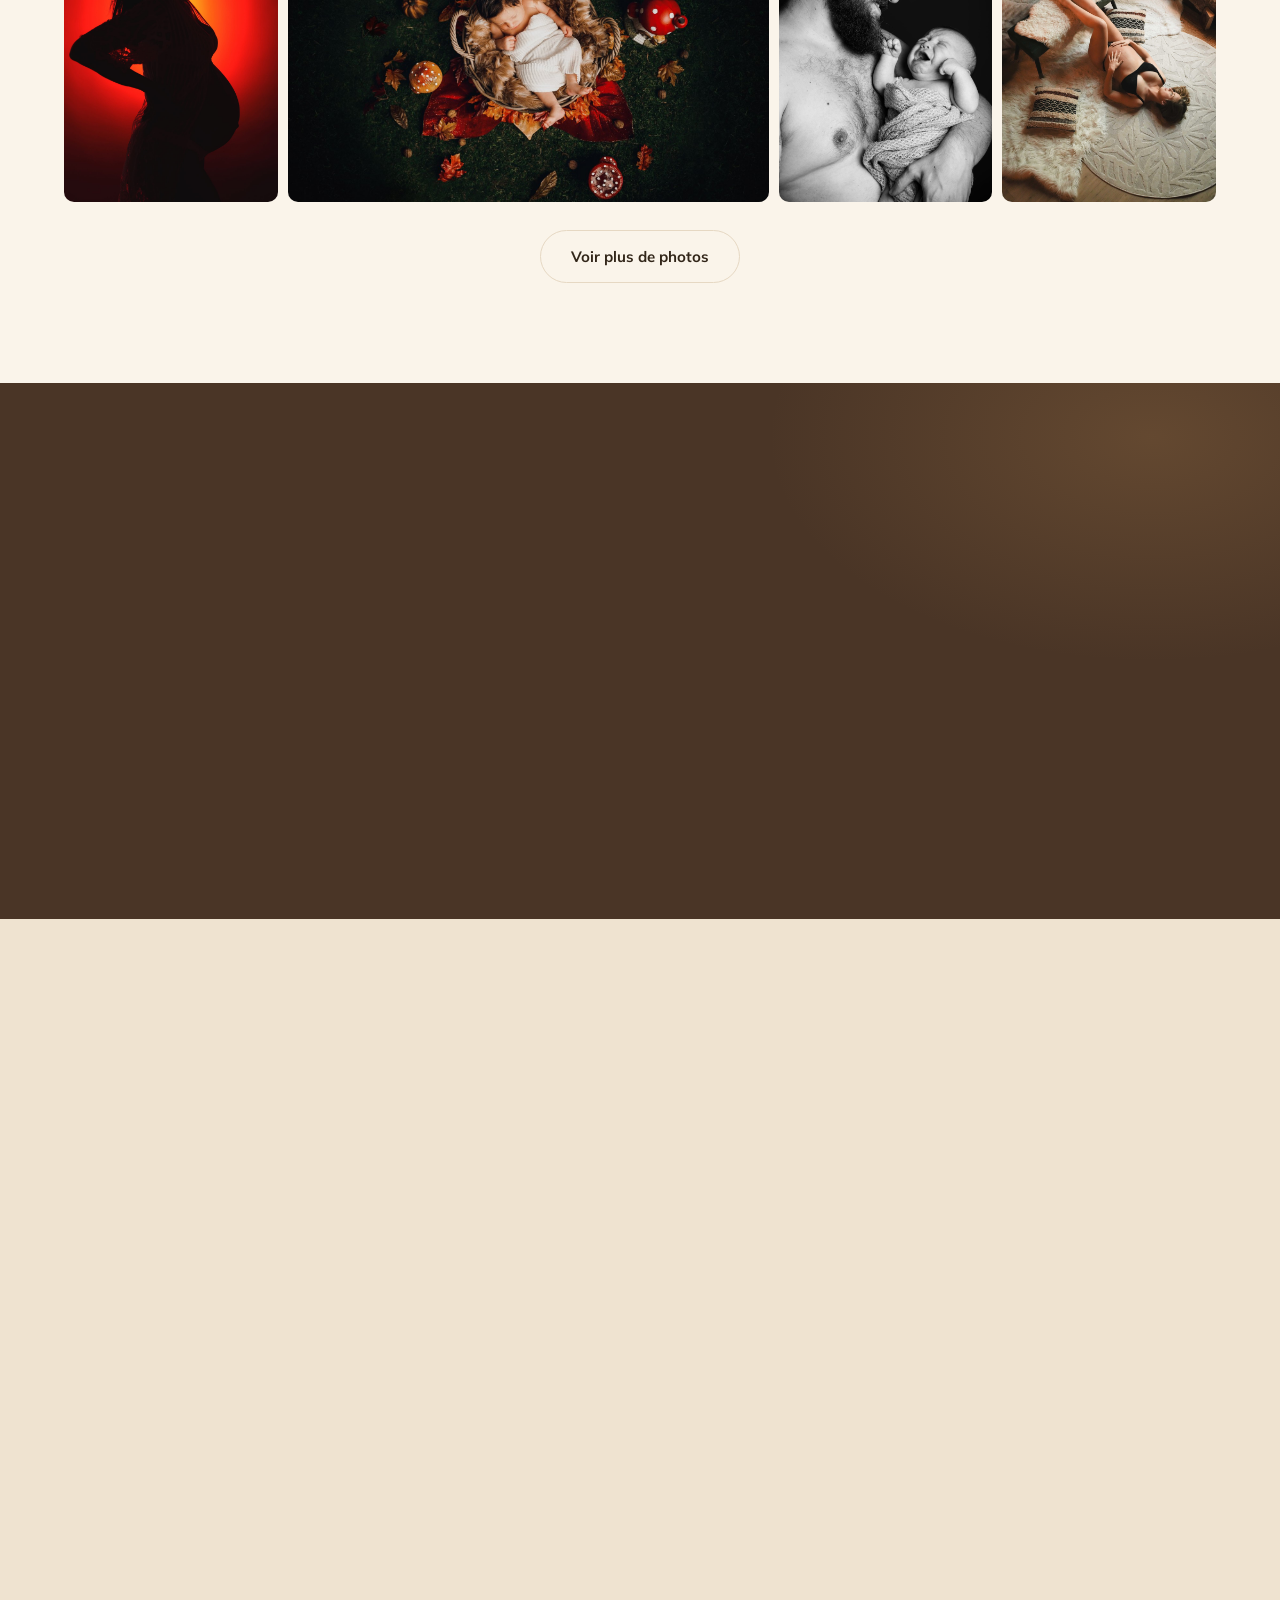
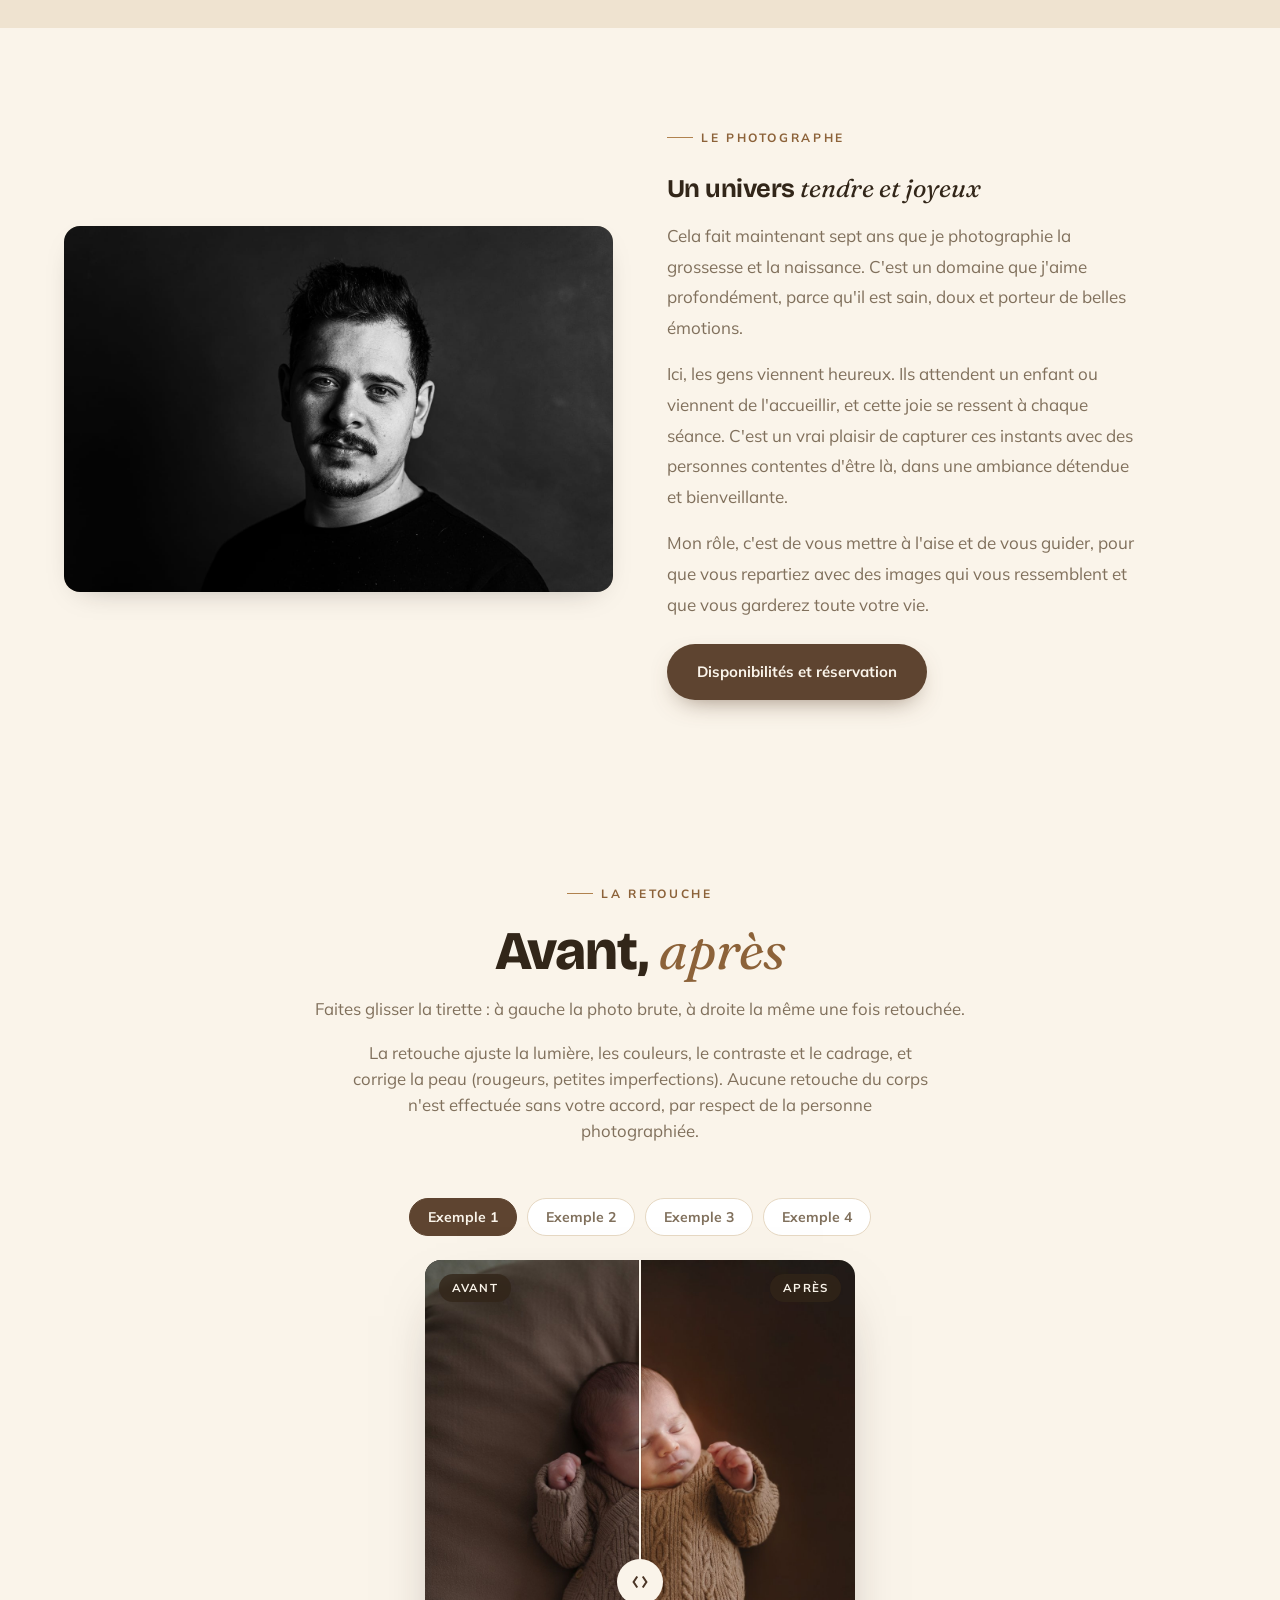
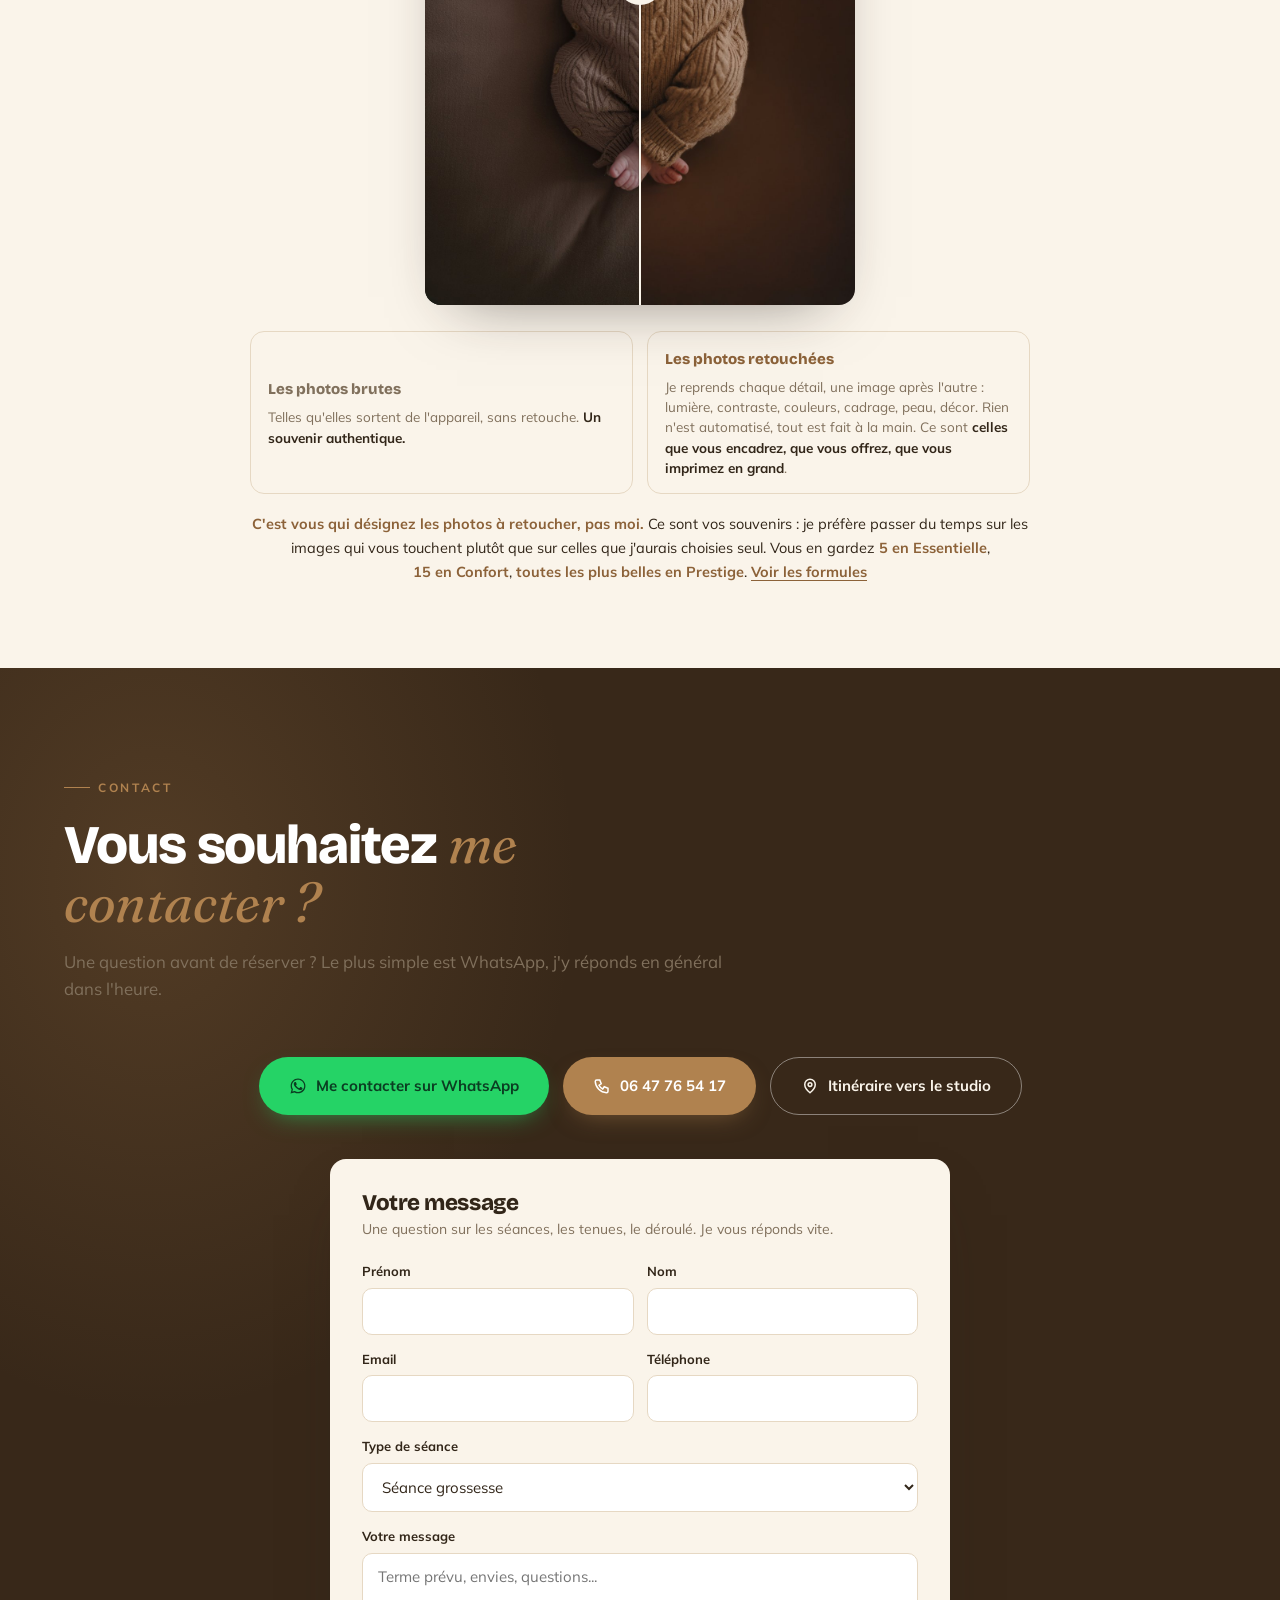
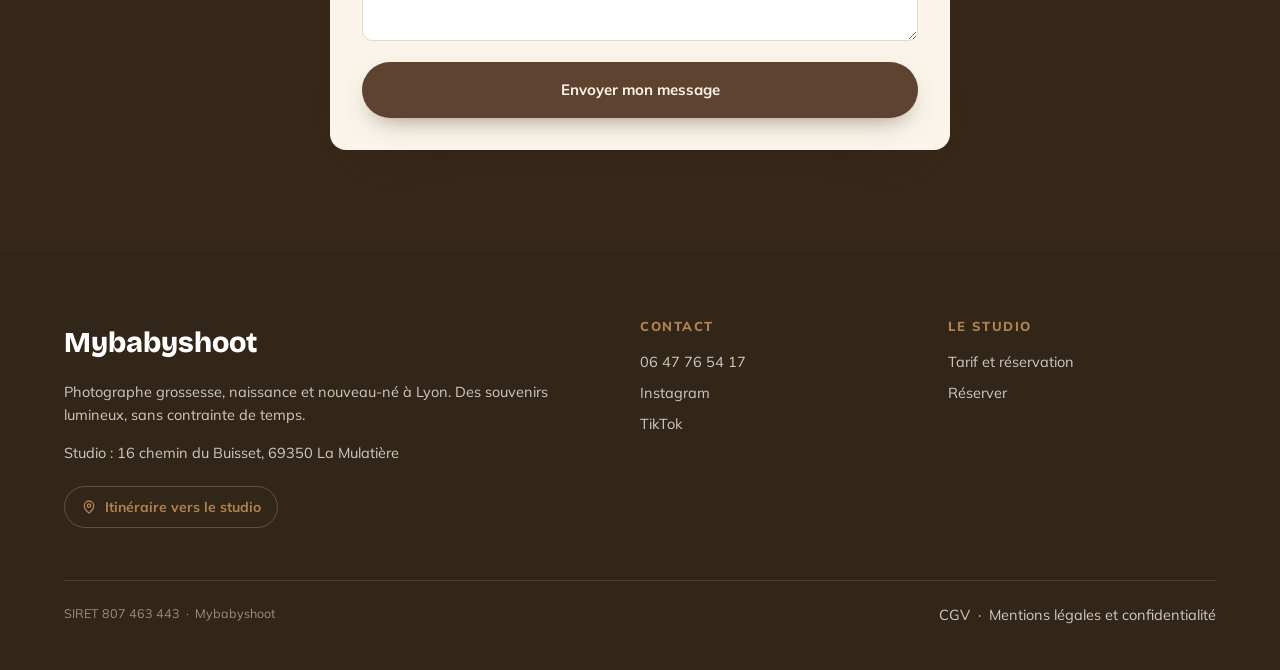
==== commit 238c5d9e: "Formules : creneau de 4 h et duree ; mention mini-shoot masquee hors Noel - Sous "Seance ... en stud" ====
--- a/index.html
+++ b/index.html
@@ -124,8 +124,8 @@
   }
 }
 </script>
-<link rel="stylesheet" href="css/styles.css?v=45">
-<link rel="stylesheet" href="css/noel.css?v=1">
+<link rel="stylesheet" href="css/styles.css?v=46">
+<link rel="stylesheet" href="css/noel.css?v=2">
 <script>
 /* Le theme retenu de la derniere visite est applique tout de suite, sinon
    la page changerait de couleur une fois le serveur interroge. Il est
@@ -643,6 +643,6 @@
 </div>
 
 <script src="js/bon.js?v=6"></script>
-<script src="js/app.js?v=63"></script>
+<script src="js/app.js?v=64"></script>
 </body>
 </html>
--- a/css/styles.css
+++ b/css/styles.css
@@ -316,6 +316,8 @@
 .gamme.gduo .gamme-prix{color:var(--gold)}
 .gamme.gduo .gamme-inc li{color:rgba(252,248,242,.82)}
 .gamme.gduo .gamme-inc li::before{border-color:var(--coral)}
+/* Sous "Seance ... en studio" : le creneau de 4 h et la duree de la seance. */
+.gamme-inc .inc-sous{display:block;margin-top:2px;font-size:12.5px;font-weight:600;color:var(--coral-deep);line-height:1.35}
 /* ---- Le pack 2 seances : une colonne par seance ----
    Deux colonnes cote a cote des 560 px, l'une sous l'autre en dessous :
    sur un telephone, deux colonnes de trois formules rendraient les prix
--- a/css/noel.css
+++ b/css/noel.css
@@ -258,9 +258,12 @@
    que le code court encore. Sans lui, rien ne s'affiche.
    Le mini-shoot du dimanche suit le meme attribut.
    ===================================================================== */
-.offre-noel,.seg-famille,.hors-mini{display:none}
+.offre-noel,.seg-famille{display:none}
 html[data-offre] .seg-famille{display:block}
-html[data-offre] .hors-mini{display:inline}
+/* !important : ".hero-promesse span" (styles.css) met les span en block et
+   l'emportait, la mention s'affichait hors de l'offre (corrige le 02/11/2026). */
+.hors-mini{display:none!important}
+html[data-offre] .hors-mini{display:inline!important}
 html[data-offre] .offre-noel{grid-column:1/-1;position:relative;z-index:3;
   display:grid;grid-template-columns:1.35fr 1fr;gap:18px 34px;align-items:center;
   margin:6px 0 0;padding:24px 28px 22px;border-radius:22px;
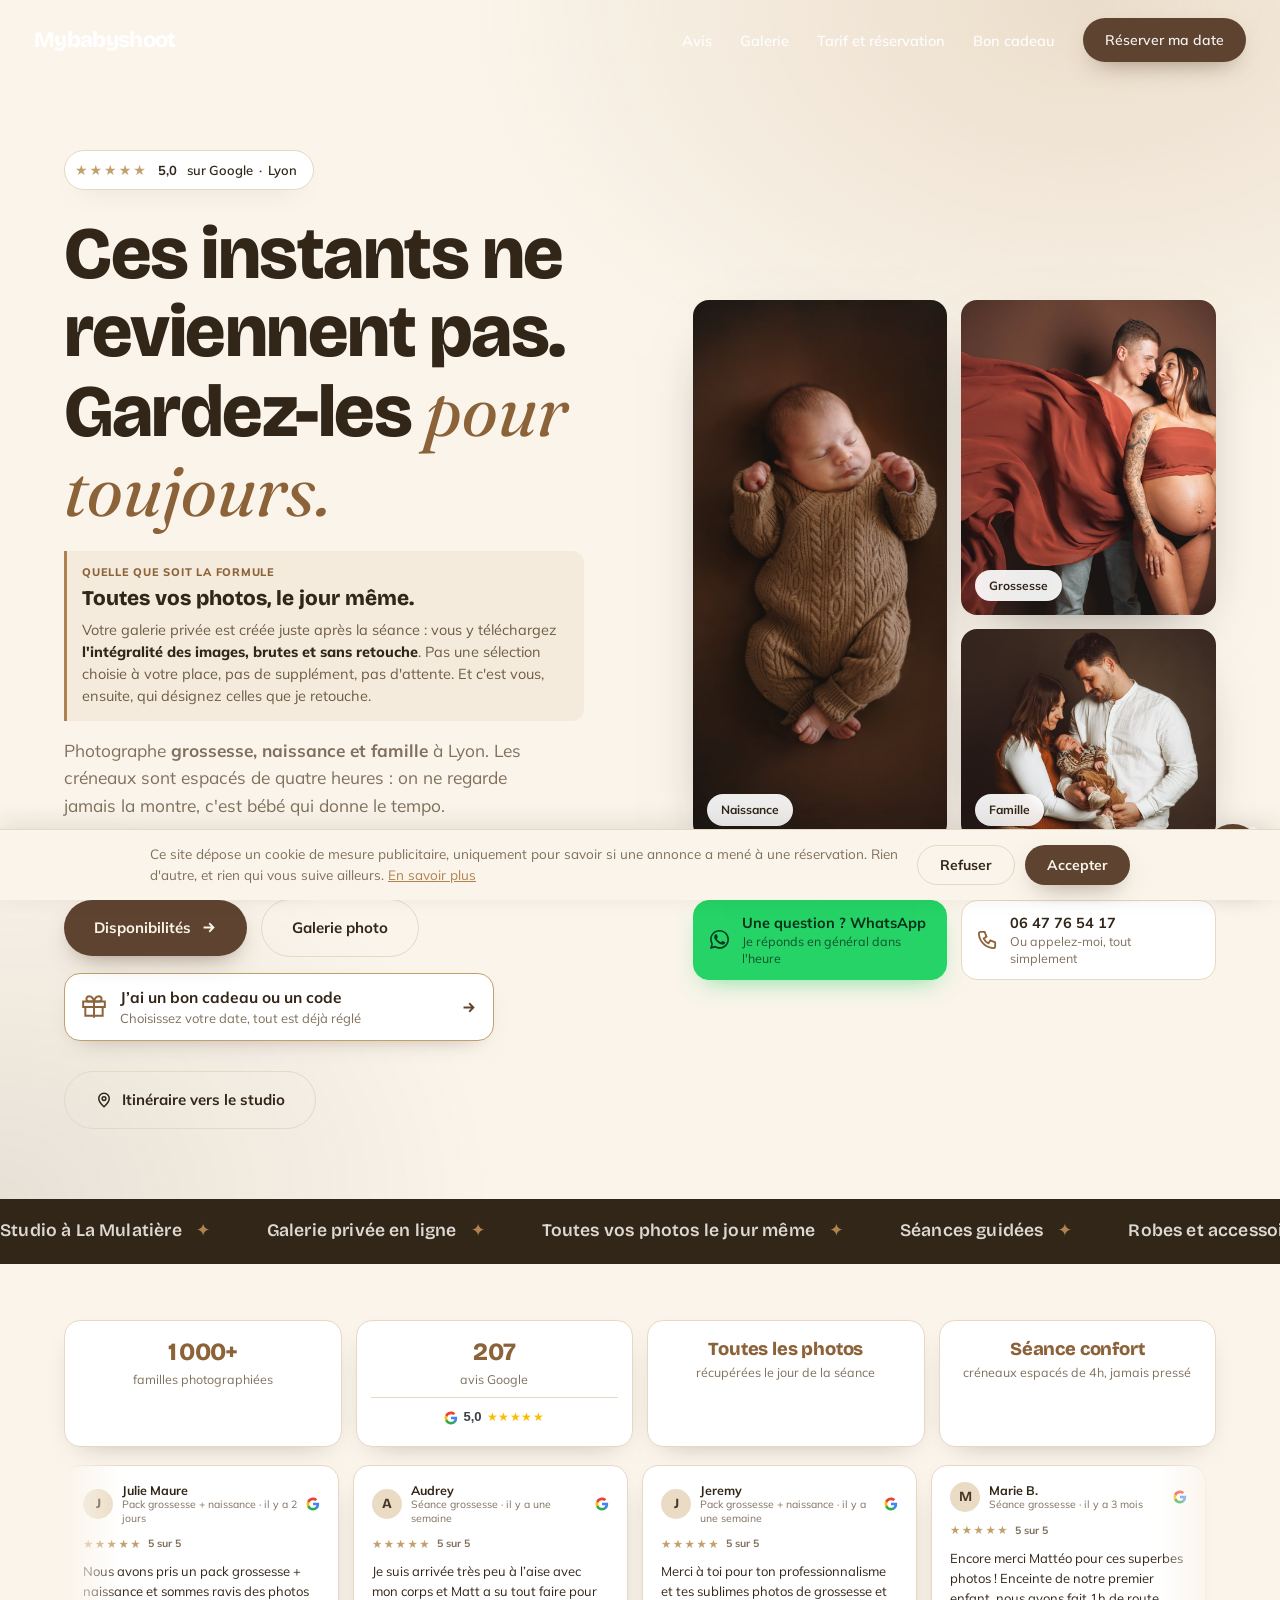
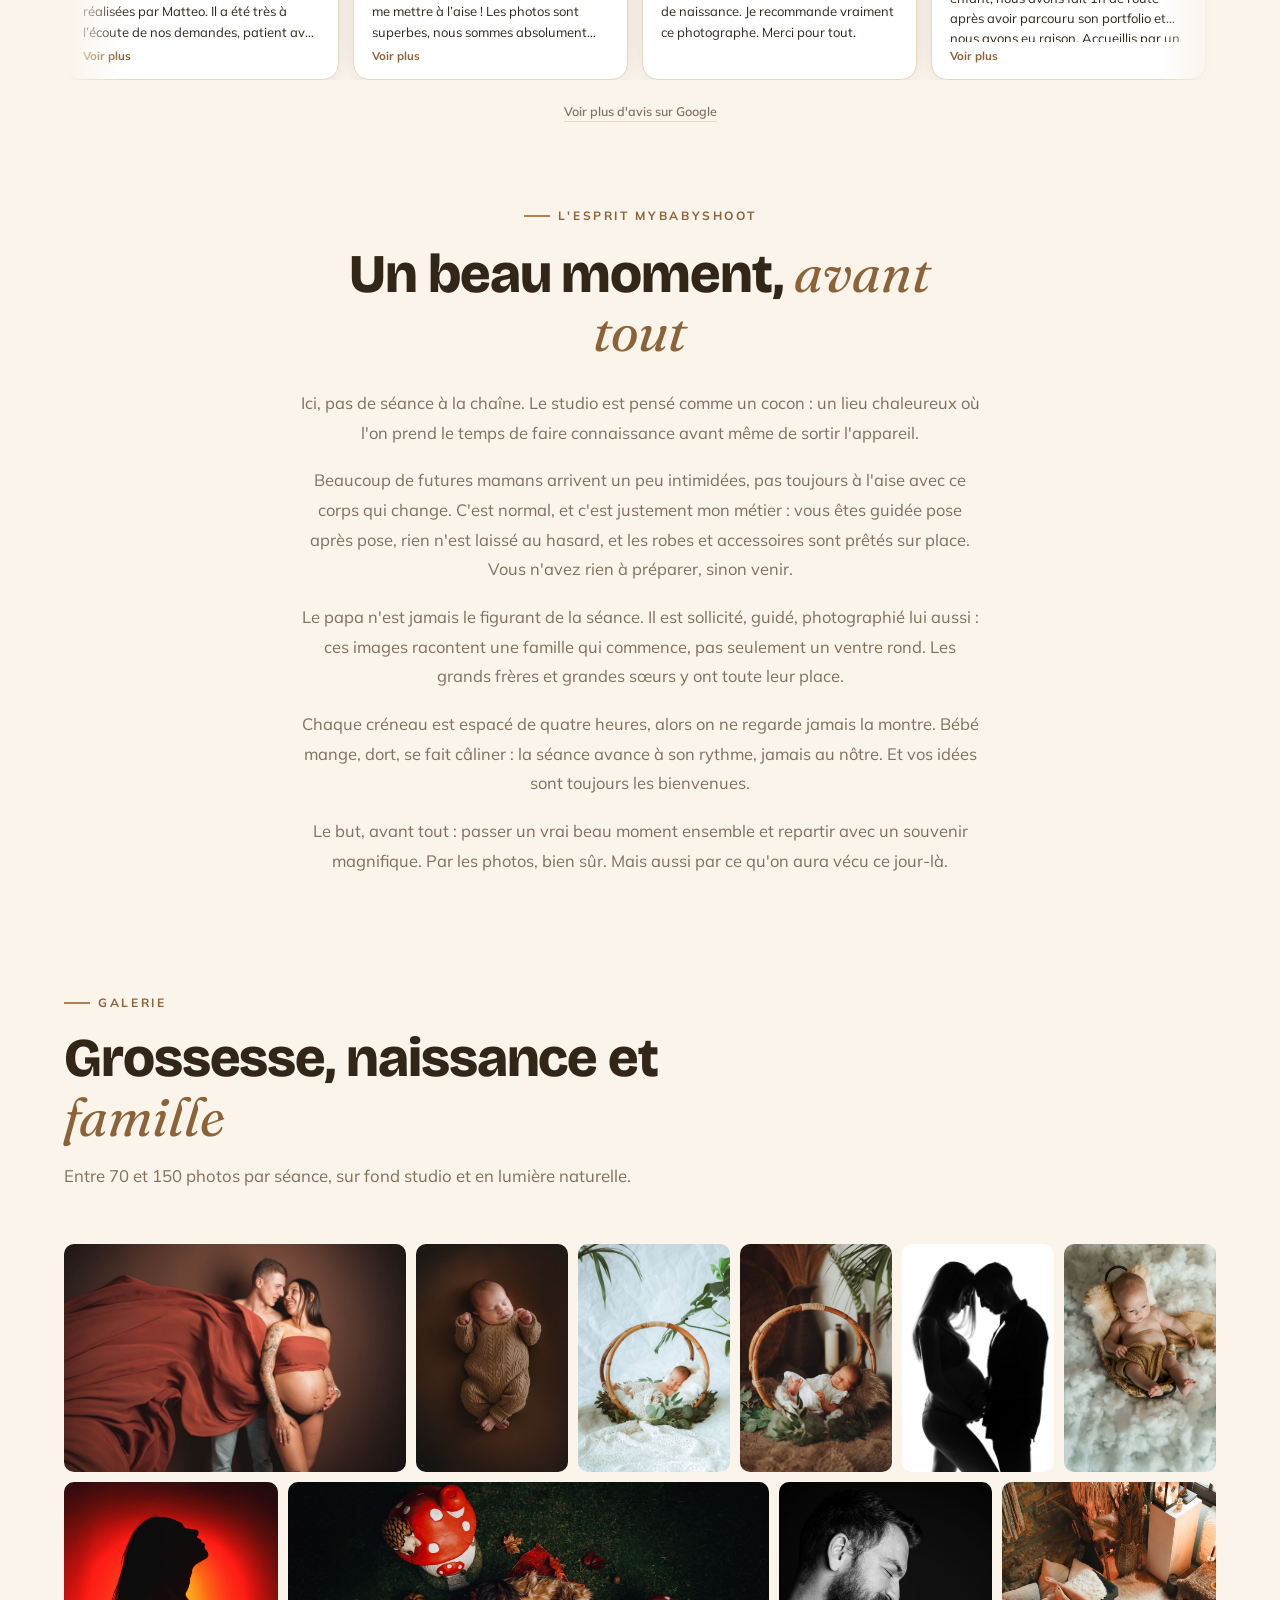
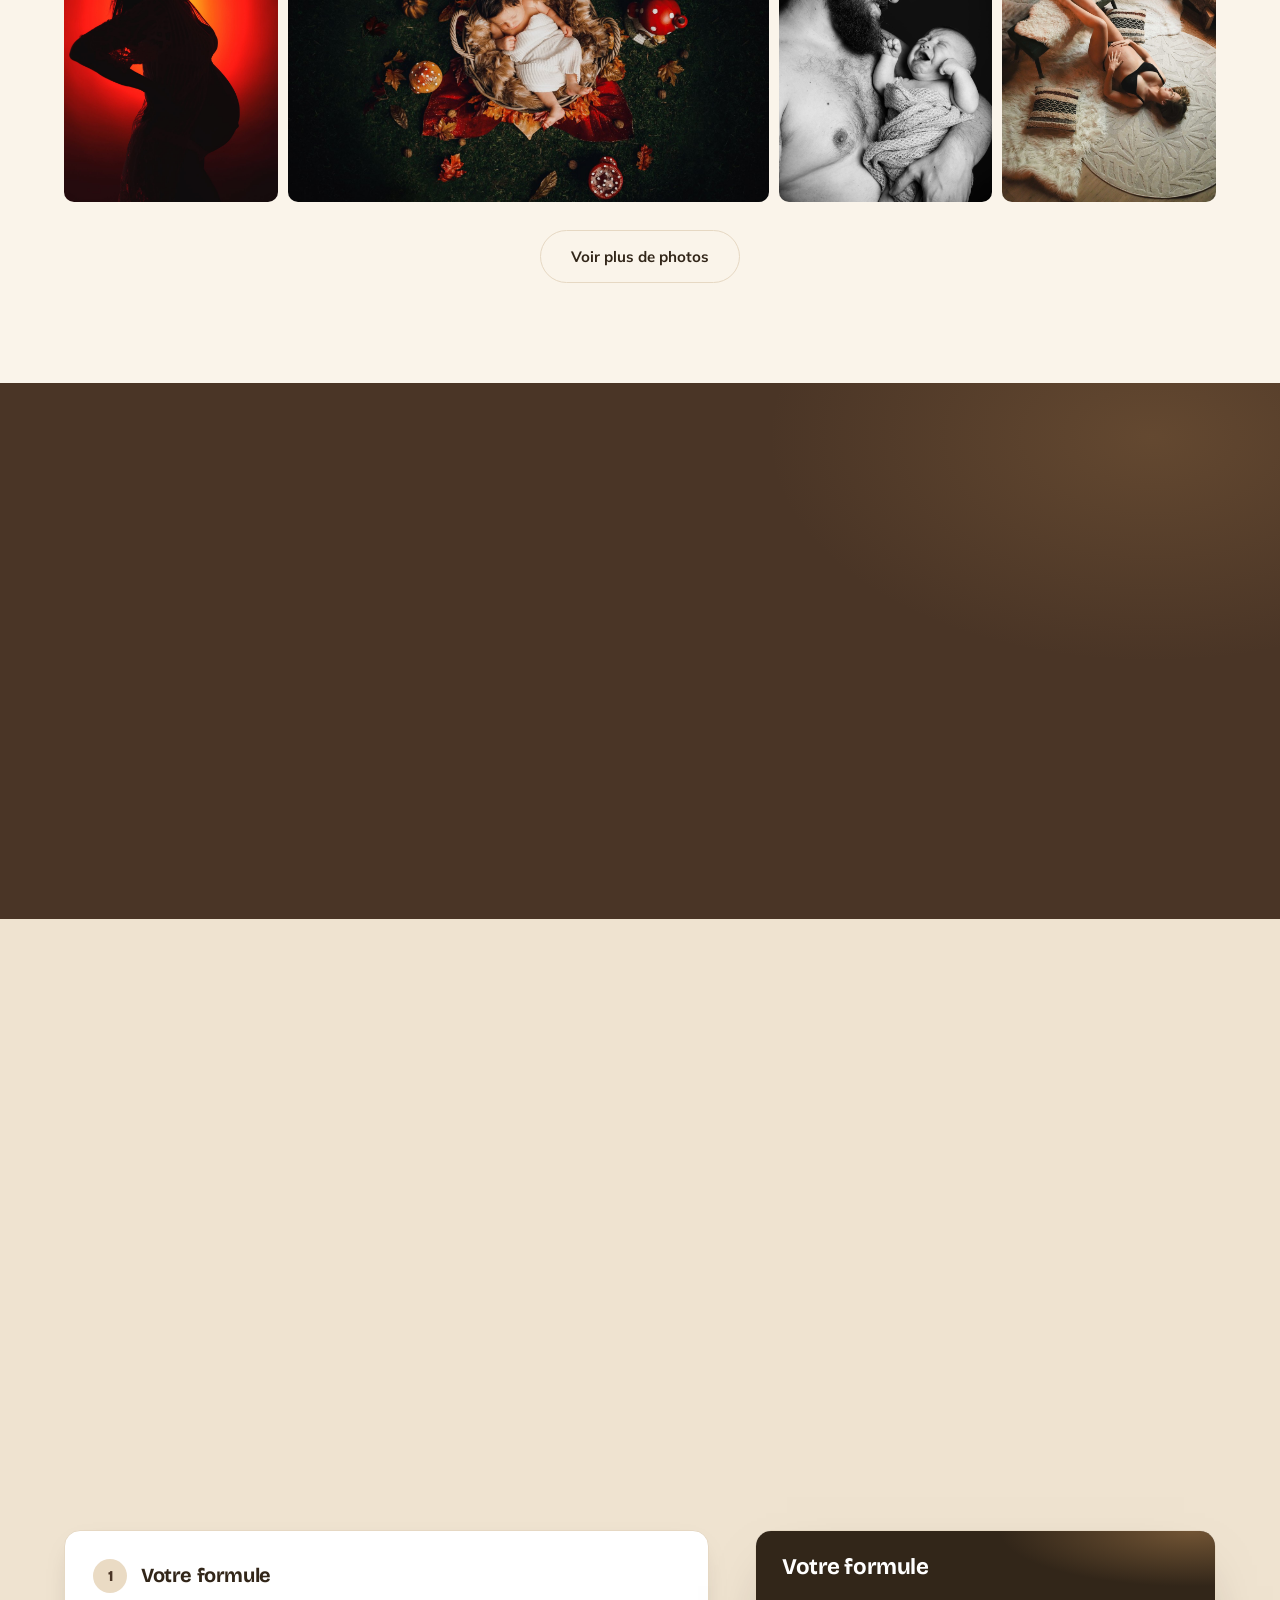
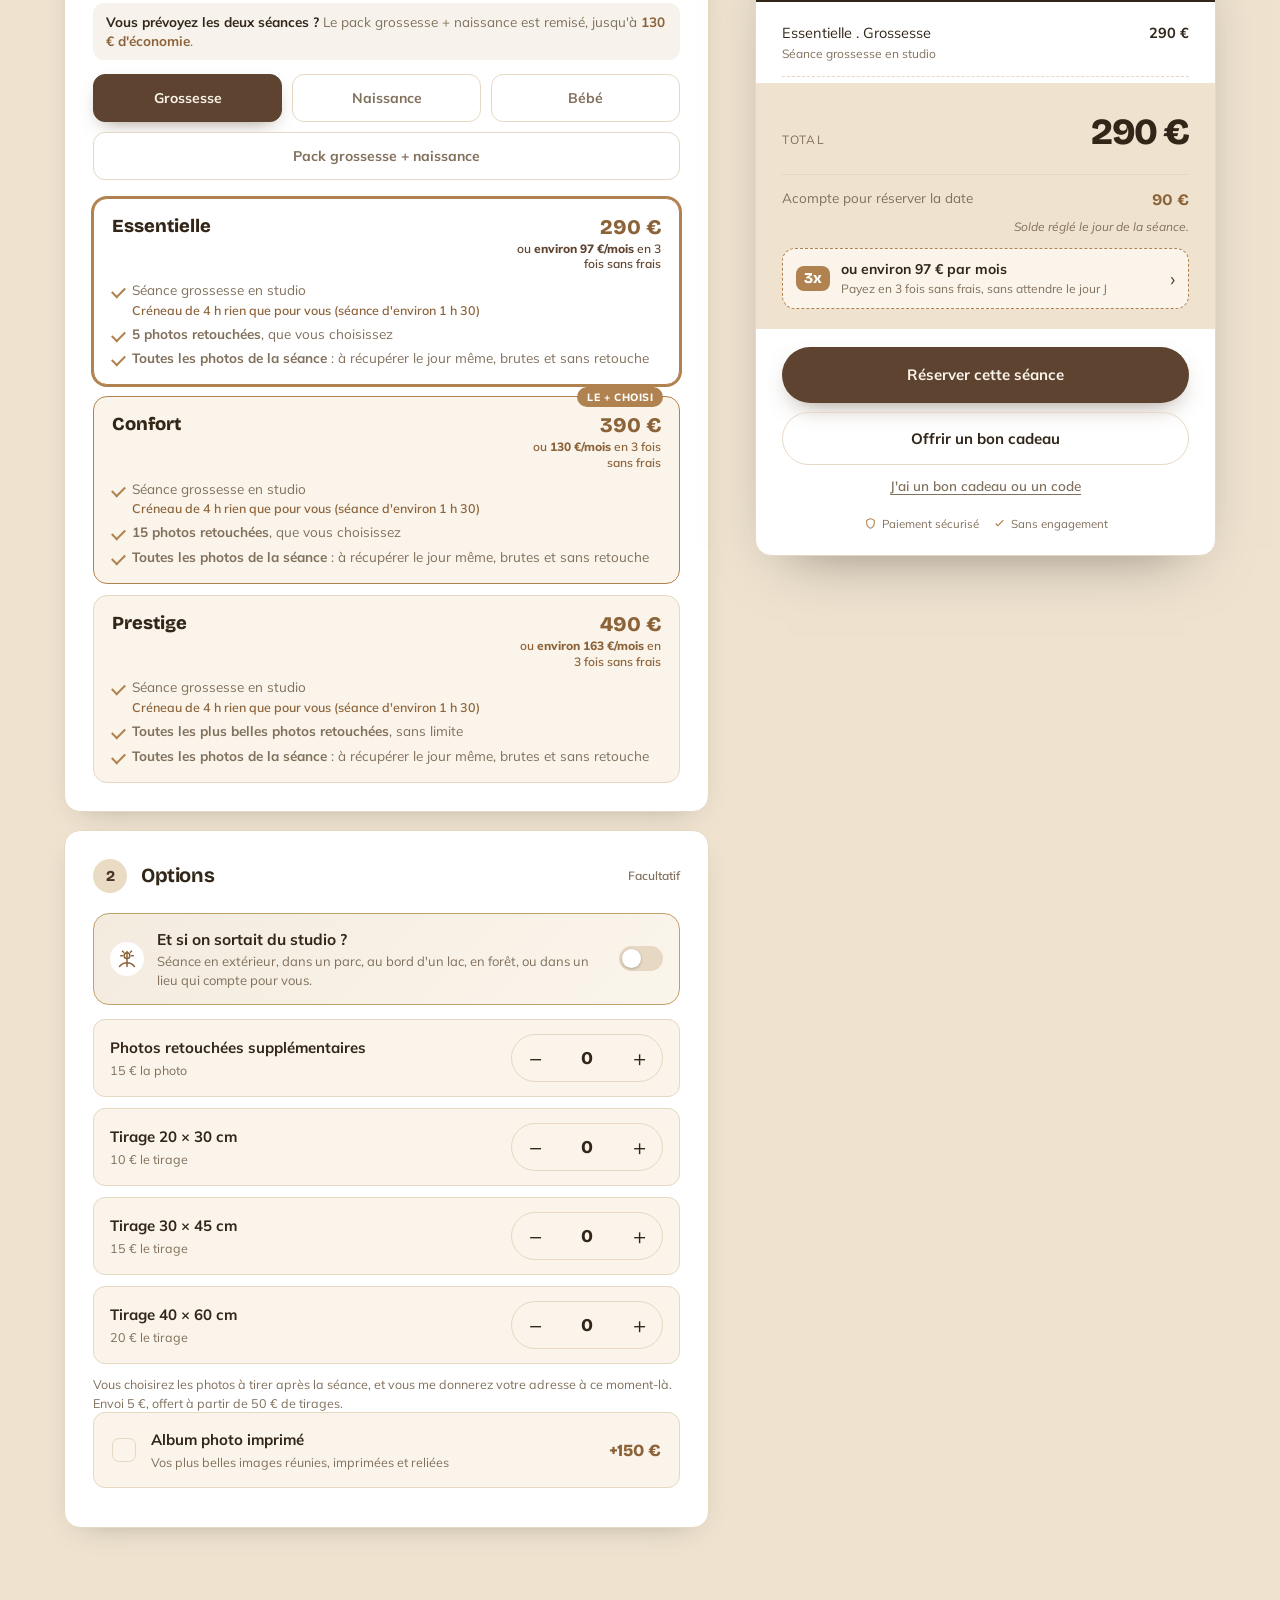
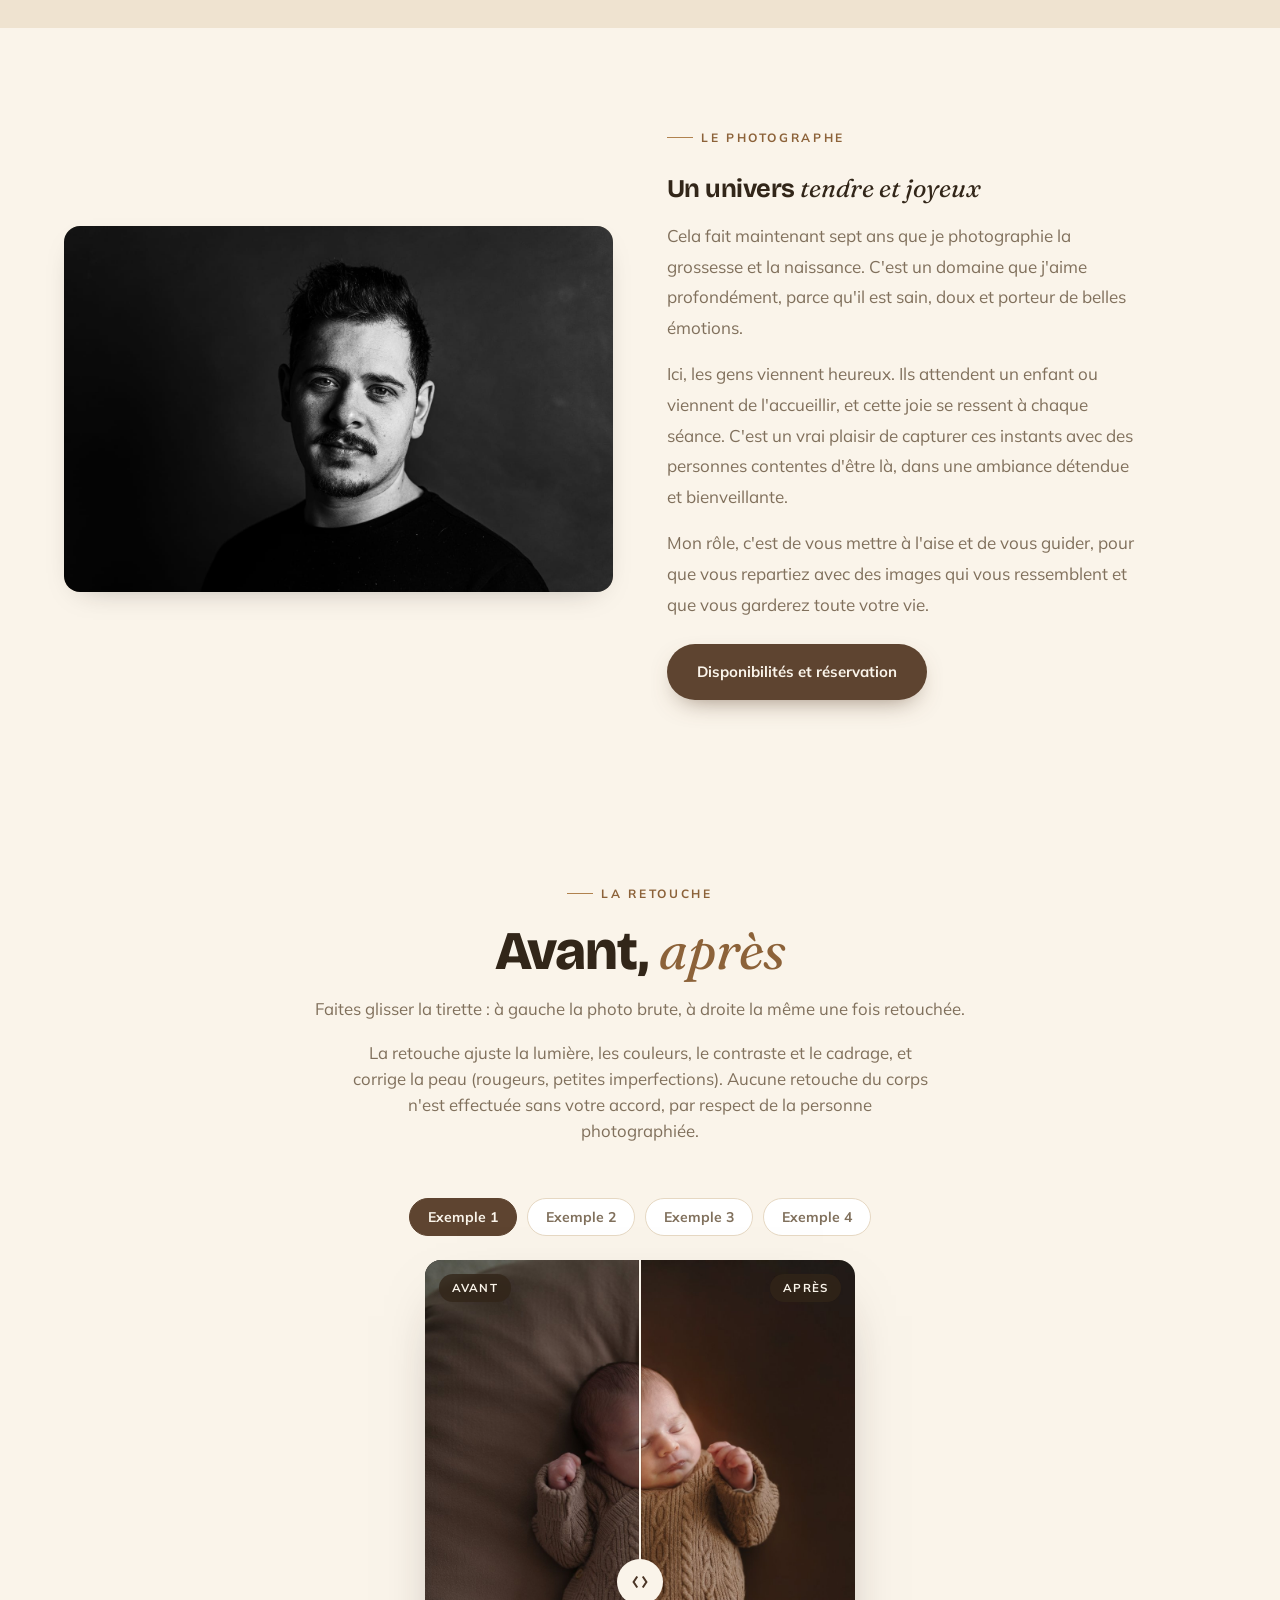
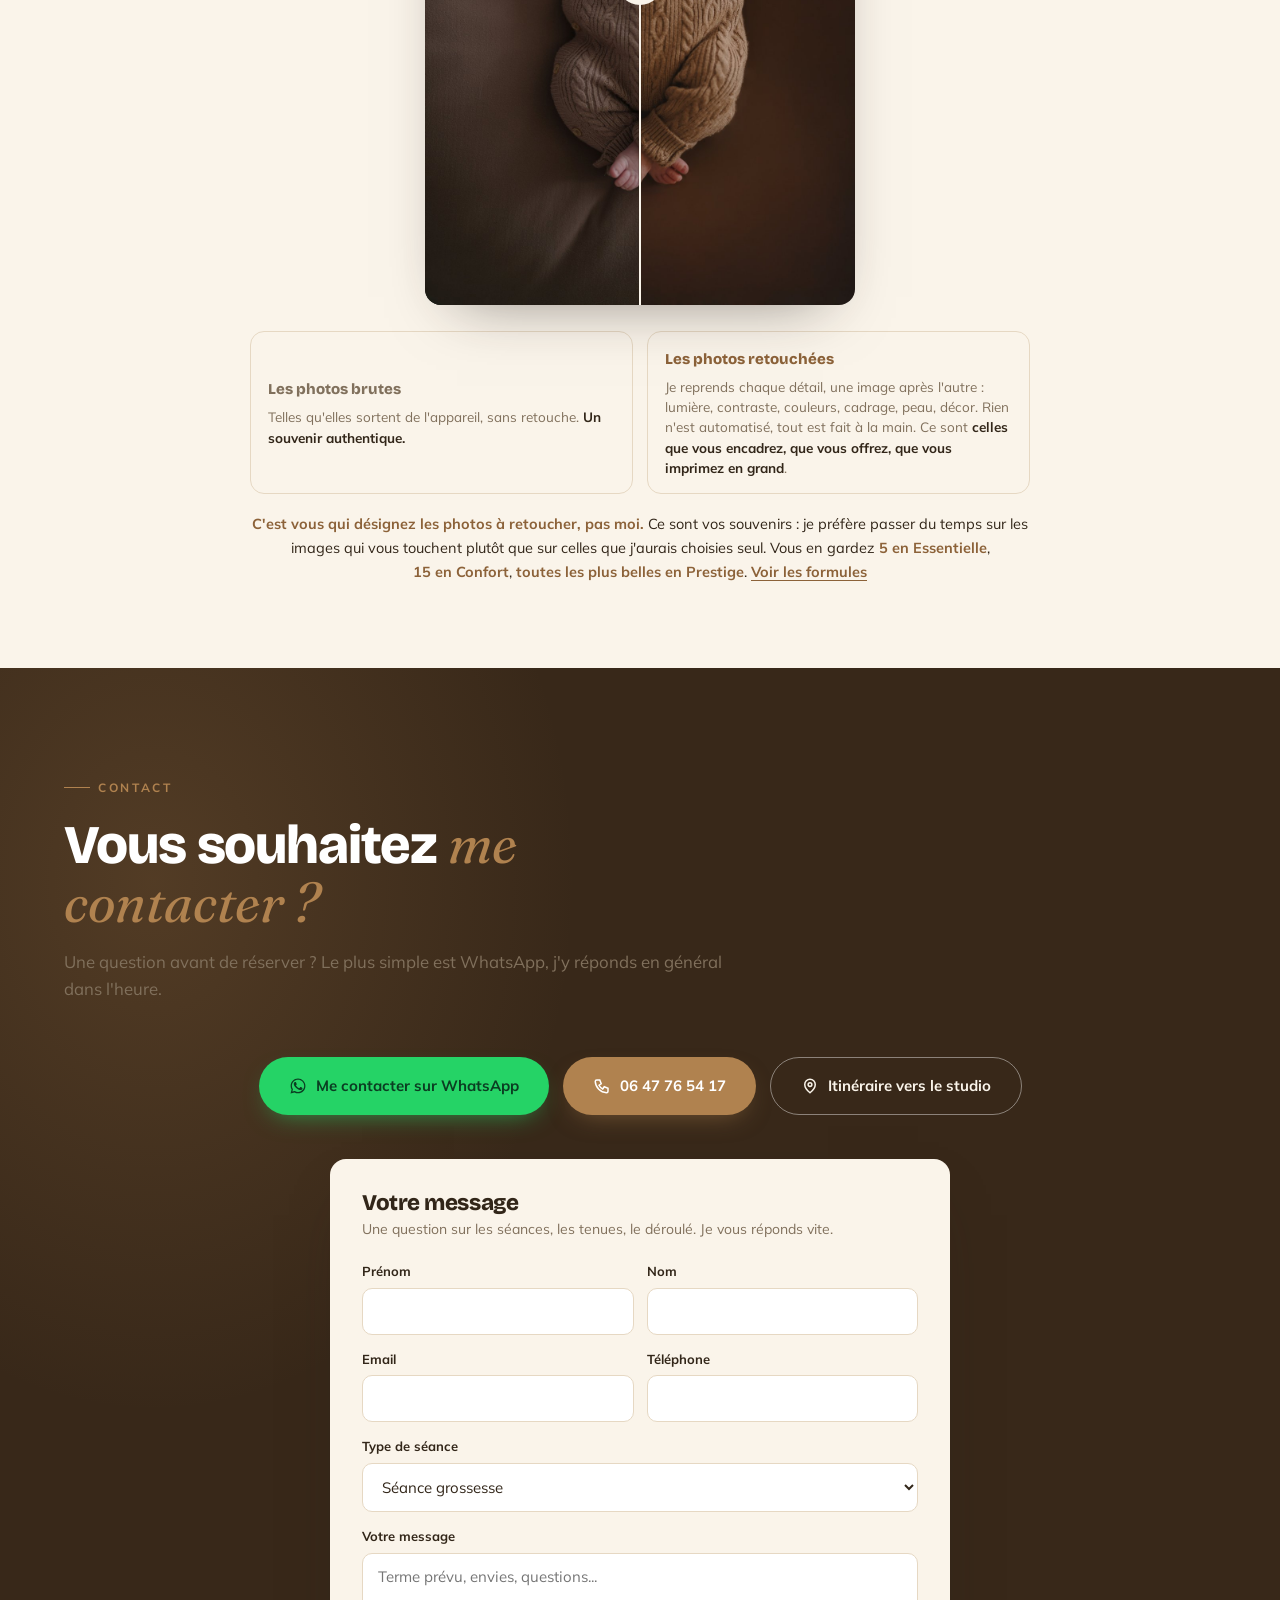
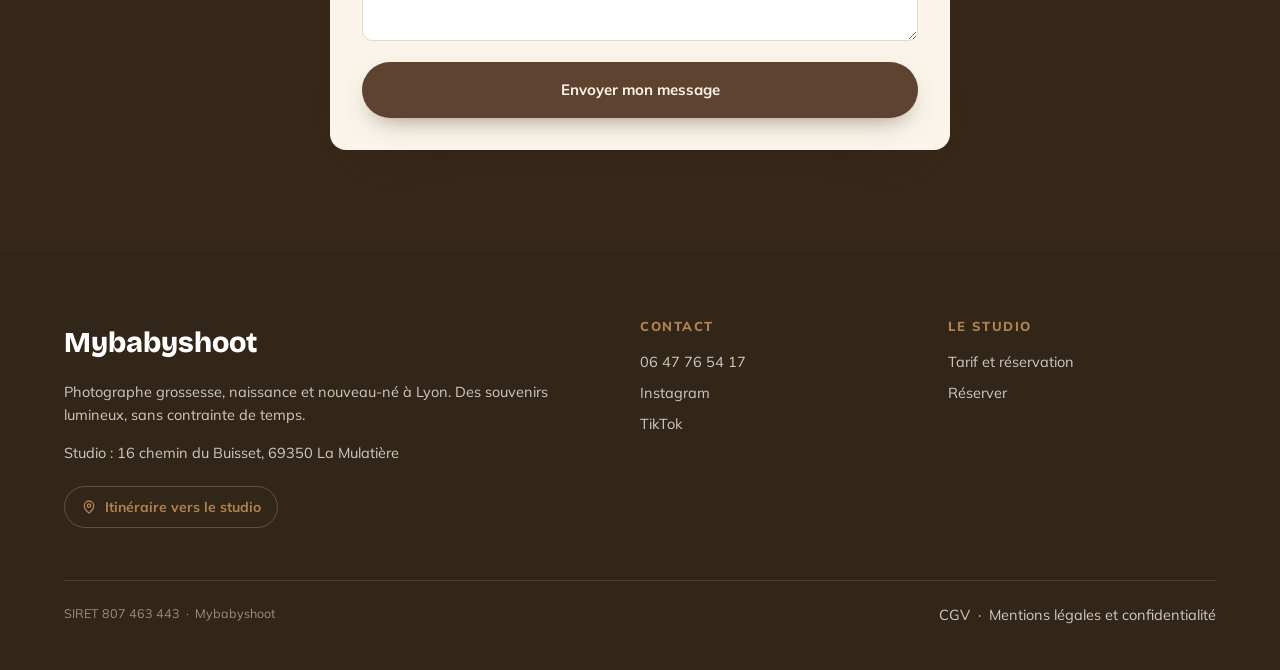
==== commit 4293b1c9: "Google Tag Manager (GTM-KW34PZ7) sous le consentement du bandeau Conteneur demande par le technicien" ====
--- a/index.html
+++ b/index.html
@@ -643,6 +643,6 @@
 </div>
 
 <script src="js/bon.js?v=6"></script>
-<script src="js/app.js?v=64"></script>
+<script src="js/app.js?v=65"></script>
 </body>
 </html>
